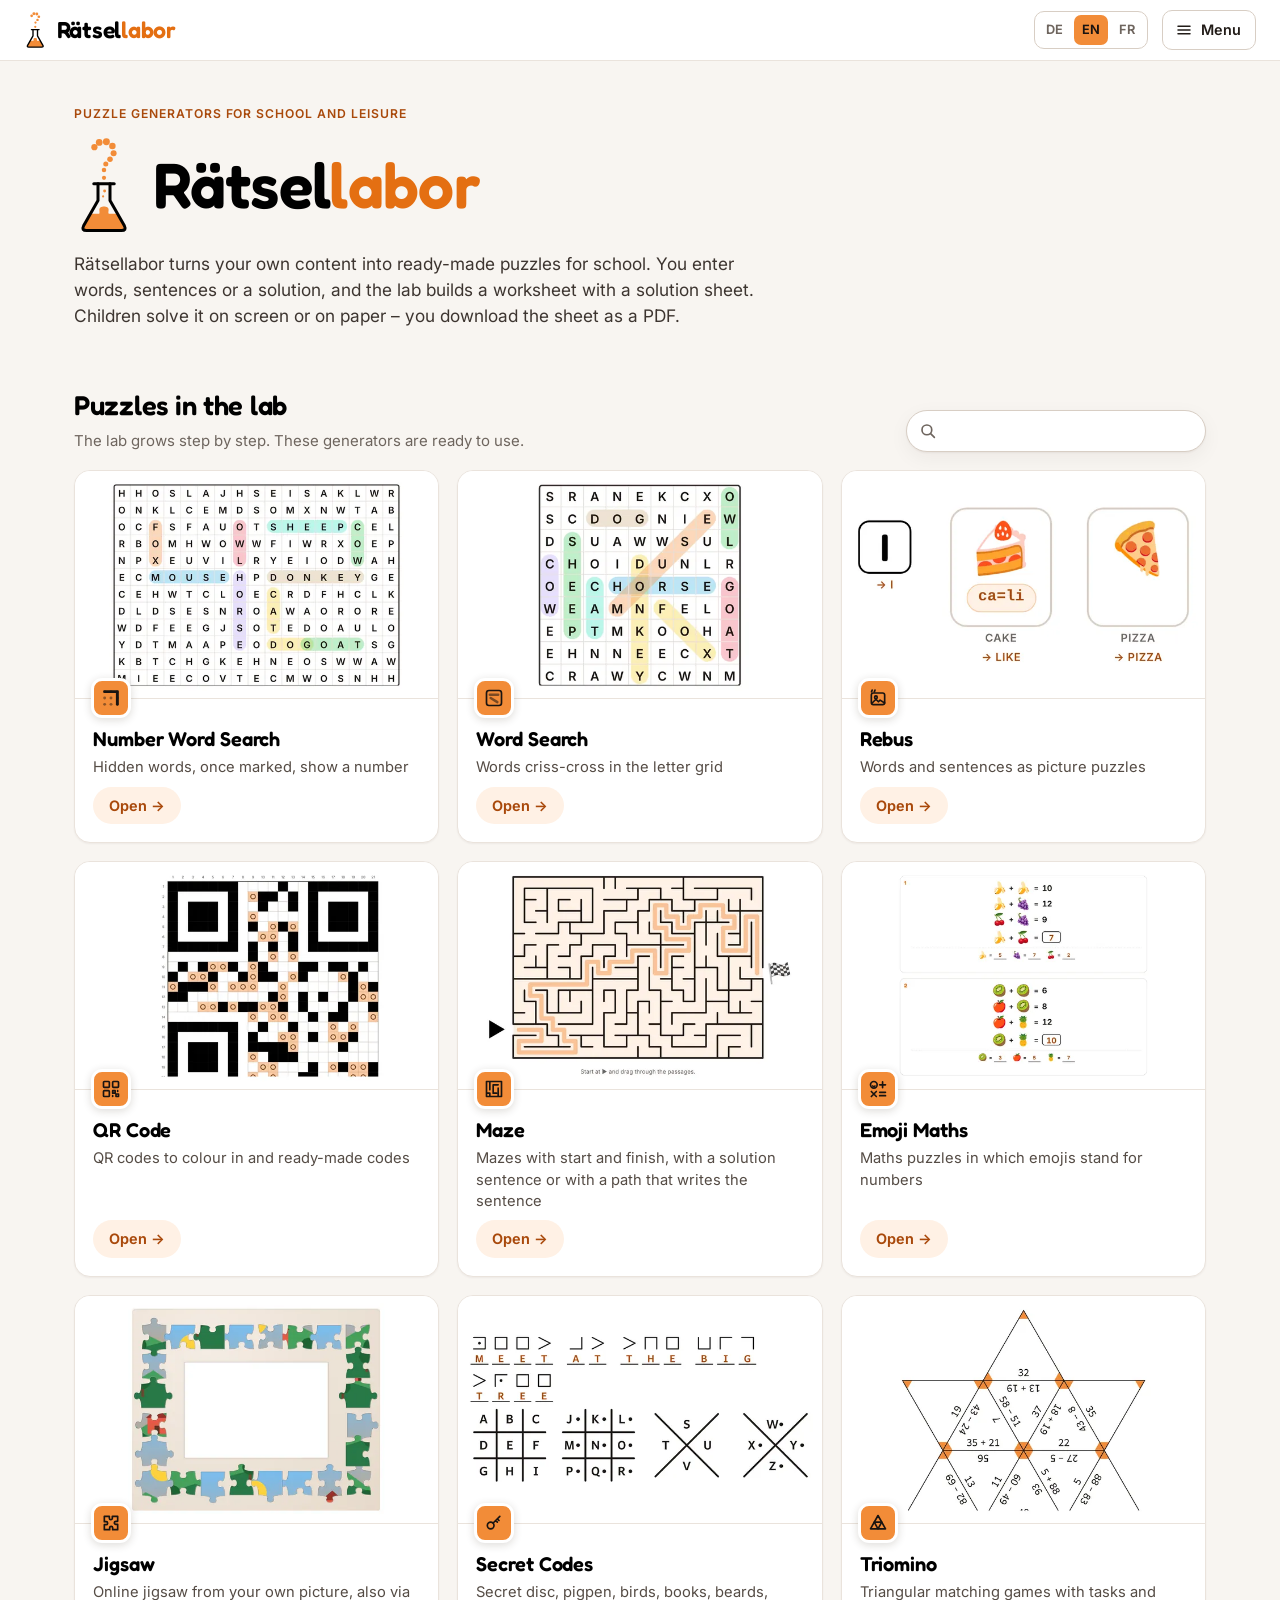
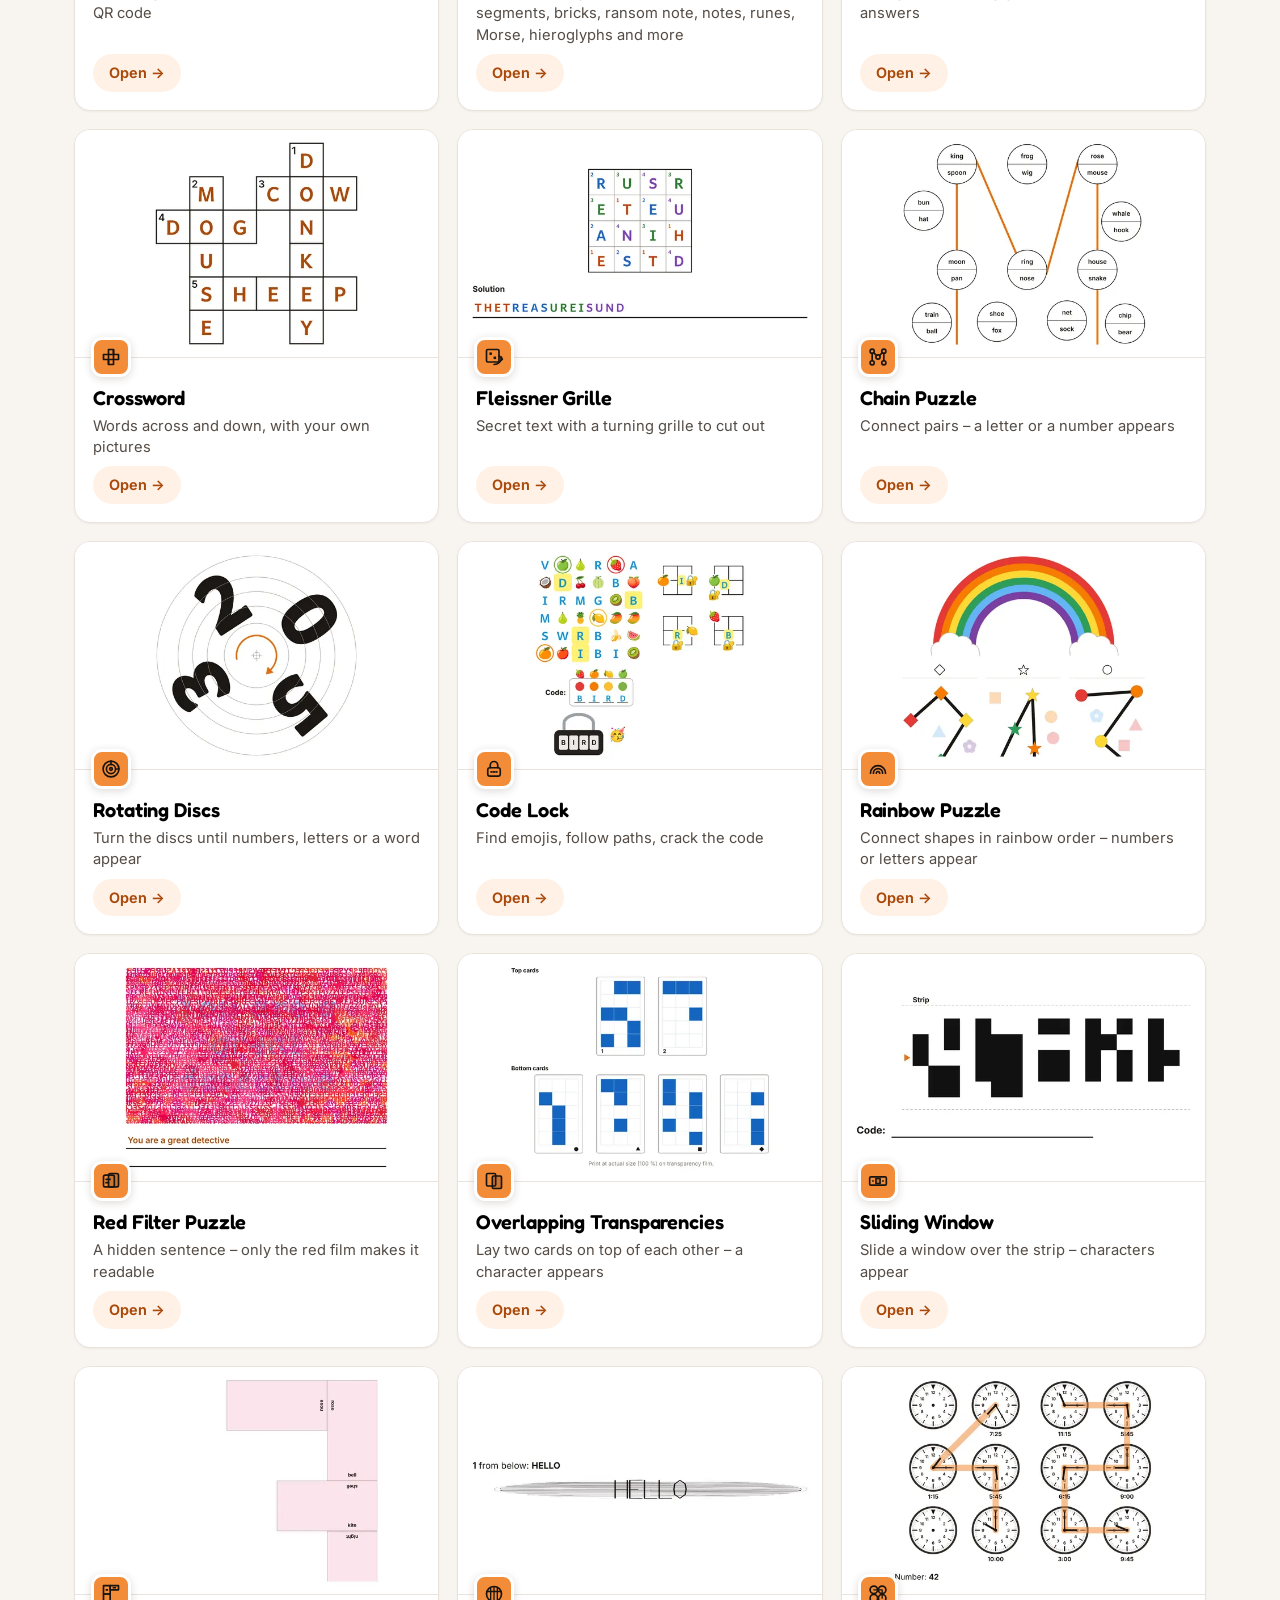
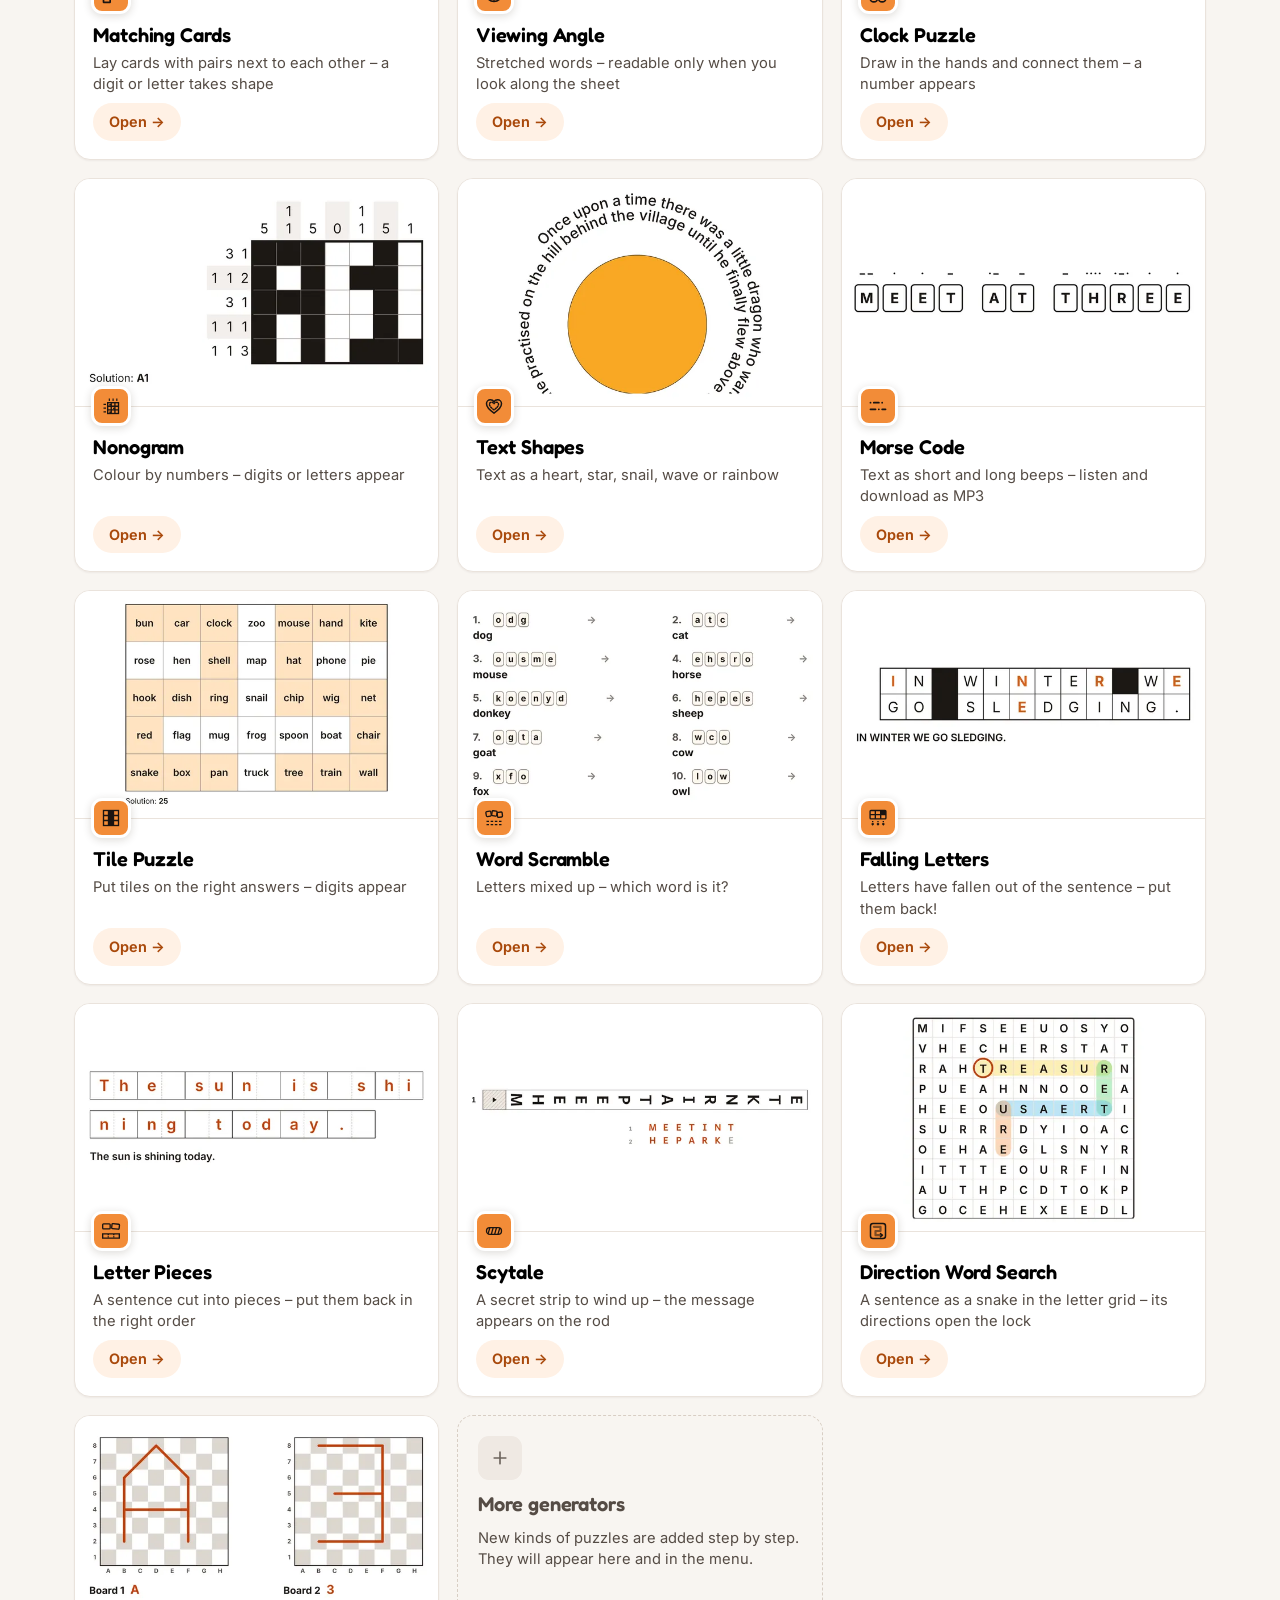
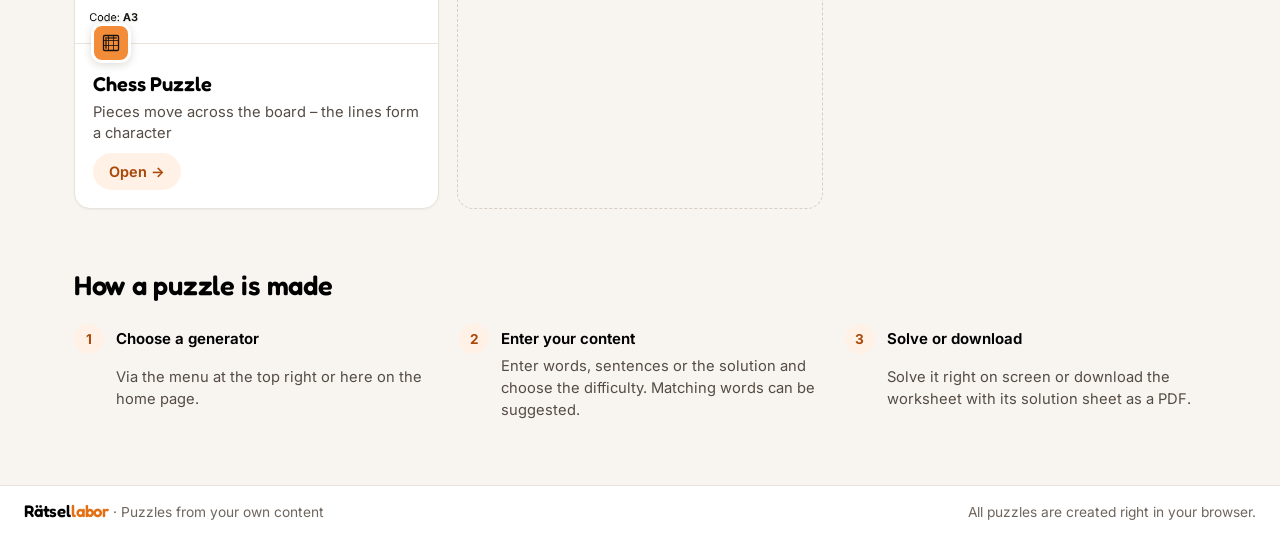
==== index.html @ 98abde0d "Text spiegeln wird zur Geheimschrift «Spiegelschrift» Spiegelschrift, auf dem Kopf, vertikal gespieg" ====
<!DOCTYPE html>
<html lang="de">
<head>
<meta charset="utf-8">
<meta name="viewport" content="width=device-width, initial-scale=1, viewport-fit=cover">
<title>Rätsellabor</title>
<meta name="claude:viewport-fit-sides" content="cover">
<meta name="description" content="Rätselgeneratoren für Schule und Freizeit: Rätsel aus eigenen Inhalten erstellen, am Bildschirm lösen oder als Arbeitsblatt drucken.">
<link rel="preconnect" href="https://fonts.googleapis.com">
<link rel="preconnect" href="https://fonts.gstatic.com" crossorigin>
<link rel="stylesheet" href="https://fonts.googleapis.com/css2?family=Andika:wght@400;700&family=Fredoka:wght@500;600&family=Inter:wght@400;500;600;700&display=swap">
<link rel="icon" type="image/svg+xml" href="data:image/svg+xml,%3Csvg xmlns="http://www.w3.org/2000/svg" viewBox="0 4 100 160"%3E%3Ccircle cx="34" cy="21" r="6" fill="%23F28C38"/%3E%3Ccircle cx="44" cy="12" r="6.5" fill="%23F28C38"/%3E%3Ccircle cx="57" cy="13" r="6.5" fill="%23F28C38"/%3E%3Ccircle cx="66" cy="25" r="6" fill="%23F28C38"/%3E%3Ccircle cx="60" cy="39" r="5.5" fill="%23F28C38"/%3E%3Ccircle cx="51" cy="51" r="5" fill="%23F28C38"/%3E%3Ccircle cx="50" cy="70" r="5" fill="%23F28C38"/%3E%3Cpath d="M27.4 132 H42 C44 129 40 124 44.5 121 C47 119.3 53 119.3 55.5 121 C60 124 56 129 58 132 H72.6 L84 152 Q88 160 79 160 H21 Q12 160 16 152 Z" fill="%23F28C38"/%3E%3Cpath d="M40 82 V110 L16 152 Q12 160 21 160 H79 Q88 160 84 152 L60 110 V82" fill="none" stroke="%23000" stroke-width="8" stroke-linecap="round" stroke-linejoin="round"/%3E%3C/svg%3E">
<link rel="stylesheet" href="gemeinsam/labor.css">
<script>
/* Sprache: ?lang=de|en|fr, sonst die gespeicherte Wahl, sonst die Sprache des Browsers (nur wenn er kein Deutsch kann) */
(function(){
  var l = '', q = /[?&](?:lang|sprache)=(de|en|fr)\b/i.exec(location.search), d = document.documentElement;
  if (q) l = q[1].toLowerCase();
  else {
    try { l = localStorage.getItem('labor-sprache') || ''; } catch(e){}
    if (!/^(de|en|fr)$/.test(l)){
      l = 'de';
      var n = navigator.languages && navigator.languages.length ? navigator.languages : [navigator.language || ''];
      if (!n.some(function(x){ return /^de/i.test(x); })) for (var i = 0; i < n.length; i++){ var m = /^(en|fr)/i.exec(n[i]); if (m){ l = m[1].toLowerCase(); break; } }
    }
  }
  d.lang = l;
  if (l !== 'de') d.className += ' sprache-wartet';
  setTimeout(function(){ d.classList.remove('sprache-wartet'); }, 2500);
})();
</script>
</head>
<body>
<header class="labor-kopf">
  <div class="labor-kopf-innen">
    <a class="marke" href="#start" aria-label="Rätsellabor – zur Startseite">
      <svg class="kolben" viewBox="0 4 100 160" aria-hidden="true"><circle cx="34" cy="21" r="6" fill="#F28C38"/><circle cx="44" cy="12" r="6.5" fill="#F28C38"/><circle cx="57" cy="13" r="6.5" fill="#F28C38"/><circle cx="66" cy="25" r="6" fill="#F28C38"/><circle cx="60" cy="39" r="5.5" fill="#F28C38"/><circle cx="51" cy="51" r="5" fill="#F28C38"/><circle cx="50" cy="70" r="5" fill="#F28C38"/><path d="M27.4 132 H42 C44 129 40 124 44.5 121 C47 119.3 53 119.3 55.5 121 C60 124 56 129 58 132 H72.6 L84 152 Q88 160 79 160 H21 Q12 160 16 152 Z" fill="#F28C38"/><path d="M40 82 V110 L16 152 Q12 160 21 160 H79 Q88 160 84 152 L60 110 V82" fill="none" stroke="#000" stroke-width="6" stroke-linecap="round" stroke-linejoin="round"/><path d="M33 82 H67" fill="none" stroke="#000" stroke-width="6" stroke-linecap="round"/></svg>
      <span class="wortmarke" translate="no">Rätsel<span class="akzent">labor</span></span>
    </a>
    <div class="pfad" id="kopfPfad" hidden><span></span></div>
    <span class="kopf-luecke"></span>
    <div class="kopf-sprache" id="kopfSprache"></div>
    <button type="button" class="menue-knopf" id="menueKnopf" aria-expanded="false" aria-controls="menue">
      <svg class="auf" width="18" height="18" viewBox="0 0 24 24" fill="none" stroke="currentColor" stroke-width="2" stroke-linecap="round" aria-hidden="true"><path d="M4 7h16M4 12h16M4 17h16"/></svg>
      <svg class="zu" width="18" height="18" viewBox="0 0 24 24" fill="none" stroke="currentColor" stroke-width="2" stroke-linecap="round" aria-hidden="true"><path d="M6 6l12 12M18 6 6 18"/></svg>
      Menü
    </button>
    <nav class="menue" id="menue" aria-label="Rätselgeneratoren" hidden></nav>
  </div>
</header>

<main id="inhalt">
  <div class="startseite" id="startseite">
    <section class="held" aria-labelledby="startTitel">
      <div class="held-text">
        <p class="augenbraue">Rätselgeneratoren für Schule und Freizeit</p>
        <h1 id="startTitel" class="held-marke"><svg class="kolben" viewBox="0 4 100 160" aria-hidden="true"><circle cx="34" cy="21" r="5.2" fill="#F28C38"/><circle cx="42" cy="13" r="5.6" fill="#F28C38"/><circle cx="54" cy="12" r="5.8" fill="#F28C38"/><circle cx="64" cy="19" r="5.4" fill="#F28C38"/><circle cx="66" cy="31" r="5" fill="#F28C38"/><circle cx="60" cy="41" r="4.6" fill="#F28C38"/><circle cx="53" cy="49" r="4.2" fill="#F28C38"/><circle cx="50" cy="59" r="3.8" fill="#F28C38"/><circle cx="50" cy="72" r="3.5" fill="#F28C38"/><circle cx="51" cy="94" r="2.4" fill="#F28C38"/><circle cx="48.5" cy="103" r="1.8" fill="#F28C38"/><path d="M27.4 132 H42 C44 129 40 124 44.5 121 C47 119.3 53 119.3 55.5 121 C60 124 56 129 58 132 H72.6 L84 152 Q88 160 79 160 H21 Q12 160 16 152 Z" fill="#F28C38"/><path d="M40 82 V110 L16 152 Q12 160 21 160 H79 Q88 160 84 152 L60 110 V82" fill="none" stroke="#000" stroke-width="5" stroke-linecap="round" stroke-linejoin="round"/><path d="M33 82 H67" fill="none" stroke="#000" stroke-width="5" stroke-linecap="round"/></svg><span class="wortmarke" translate="no">Rätsel<span class="akzent">labor</span></span></h1>
        <p class="lead">Das Rätsellabor macht aus deinen eigenen Inhalten fertige Rätsel für die Schule. Du gibst Wörter, Sätze oder eine Lösung ein, und das Labor baut daraus ein Arbeitsblatt mit Lösungsblatt. Die Kinder lösen es am Bildschirm oder auf Papier – das Blatt lädst du als PDF herunter.</p>
      </div>
    </section>

    <section class="abschnitt" id="raetselListe" aria-labelledby="listeTitel">
      <div class="abschnitt-kopf mit-suche">
        <div>
          <h2 id="listeTitel">Rätsel im Labor</h2>
          <p>Das Labor wächst Schritt für Schritt. Diese Generatoren sind schon bereit.</p>
        </div>
        <div class="suche" role="search">
          <label class="vh" for="sucheFeld">Generator suchen</label>
          <svg class="suche-lupe" width="18" height="18" viewBox="0 0 24 24" fill="none" stroke="currentColor" stroke-width="2.2" stroke-linecap="round" aria-hidden="true"><circle cx="10.5" cy="10.5" r="6.5"/><path d="m15.5 15.5 5 5"/></svg>
          <input type="search" id="sucheFeld" autocomplete="off" spellcheck="false" enterkeyhint="go" aria-controls="raetselKarten" aria-describedby="sucheTreffer">
          <button type="button" class="suche-weg" id="sucheWeg" aria-label="Suche leeren" hidden><svg width="14" height="14" viewBox="0 0 24 24" fill="none" stroke="currentColor" stroke-width="2.6" stroke-linecap="round" aria-hidden="true"><path d="M6 6l12 12M18 6 6 18"/></svg></button>
        </div>
      </div>
      <p class="vh" id="sucheTreffer" aria-live="polite"></p>
      <div class="raetsel-karten" id="raetselKarten"></div>
      <p class="suche-leer" id="sucheLeer" hidden>Kein Generator gefunden. Versuch es mit einem anderen Wort.</p>
    </section>

    <section class="abschnitt" aria-labelledby="schritteTitel">
      <div class="abschnitt-kopf">
        <h2 id="schritteTitel">So entsteht ein Rätsel</h2>
      </div>
      <ol class="schritte">
        <li><b>Generator wählen</b><span>Über das Menü oben rechts oder hier auf der Startseite.</span></li>
        <li><b>Inhalte eingeben</b><span>Wörter, Sätze oder die Lösung eingeben und Schwierigkeit wählen. Passende Wörter lassen sich vorschlagen.</span></li>
        <li><b>Lösen oder herunterladen</b><span>Direkt am Bildschirm lösen oder das Arbeitsblatt mit Lösungsblatt als PDF herunterladen.</span></li>
      </ol>
    </section>
  </div>

  <div id="raetselBereich" hidden></div>
</main>

<footer class="labor-fuss">
  <div class="labor-fuss-innen">
    <span><span class="wortmarke" translate="no">Rätsel<span class="akzent">labor</span></span> · Rätsel aus eigenen Inhalten</span>
    <span>Alle Rätsel entstehen direkt im Browser.</span>
  </div>
</footer>

<script src="gemeinsam/labor.js"></script>
<!-- Gemeinsame Bausteine für die Generatoren -->
<script src="gemeinsam/wortwahl.js"></script>
<script src="gemeinsam/gitter.js"></script>
<script src="gemeinsam/extern/qrcode.js"></script>
<script src="gemeinsam/toene.js"></script>
<script src="gemeinsam/pixelschrift.js"></script>
<!-- Rätselgeneratoren: je ein Ordner unter raetsel/. Neue Generatoren hier einbinden (Reihenfolge = Menü). -->
<script src="raetsel/zahlen-suchsel/zahlen-suchsel.js"></script>
<script src="raetsel/suchsel/suchsel.js"></script>
<script src="raetsel/rebus/rebus.js"></script>
<script src="raetsel/qr-code/qr-code.js"></script>
<script src="raetsel/labyrinth/labyrinth-satz.js"></script>
<script src="raetsel/labyrinth/labyrinth-schrift.js"></script>
<script src="raetsel/labyrinth/labyrinth.js"></script>
<script src="raetsel/emoji-rechnen/emoji-rechnen.js"></script>
<script src="raetsel/puzzle/puzzle-spiel.js"></script>
<script src="raetsel/puzzle/puzzle.js"></script>
<script src="raetsel/geheimschrift/geheimschrift.js"></script>
<script src="gemeinsam/paarliste.js"></script>
<script src="raetsel/triomino/triomino.js"></script>
<script src="raetsel/kreuzwort/kreuzwort.js"></script>
<script src="raetsel/fleissner/fleissner.js"></script>
<script src="raetsel/kette/kette.js"></script>
<script src="raetsel/drehscheiben/drehscheiben.js"></script>
<script src="raetsel/codeschloss/codeschloss.js"></script>
<script src="raetsel/regenbogen/regenbogen.js"></script>
<script src="raetsel/rotfolie/rotfolie.js"></script>
<script src="raetsel/folien/folien.js"></script>
<script src="raetsel/schiebefenster/schiebefenster.js"></script>
<script src="raetsel/legekaertchen/legekaertchen.js"></script>
<script src="raetsel/blickwinkel/blickwinkel.js"></script>
<script src="raetsel/uhren/uhren.js"></script>
<script src="raetsel/nonogramm/nonogramm.js"></script>
<script src="raetsel/textformen/textformen.js"></script>
<script src="raetsel/morsecode/morsecode.js"></script>
<script src="raetsel/plaettchen/plaettchen.js"></script>
<script src="raetsel/schuettelwoerter/schuettelwoerter.js"></script>
<script src="raetsel/fallbuchstaben/fallbuchstaben.js"></script>
<script src="raetsel/buchstabenteile/buchstabenteile.js"></script>
<script src="raetsel/skytale/skytale.js"></script>
<script src="raetsel/richtungssuchsel/richtungssuchsel.js"></script>
<script src="raetsel/schachraetsel/schachraetsel.js"></script>
<script>Labor.start();</script>
</body>
</html>
---- gemeinsam/labor.css ----
/* Rätsellabor – gemeinsames Erscheinungsbild für Startseite, Menü und alle Rätselgeneratoren.
   Farben aus dem Logo von Fabulous Teaching: Aquarell-Orange #F28C38 (hell #F7A25D, Schrift #A9490B), Schwarz, Weiss;
   Markierfarben aus den Flüssigkeiten im Logo (Gelb, Grün, Blau, Rot). Schrift: Fredoka und Inter.
   Aufbau: helle Kopfleiste mit Menü oben rechts; darunter die Startseite oder genau ein Generator.
   Bewusst nur ein helles Erscheinungsbild (Arbeitsblätter zum Drucken). */
/* Deutschschweizer Basisschrift: nur vom Computer (installiert), nicht vom Server – siehe Schriftwahl in labor.js */
@font-face{font-family:'DCH Basisschrift';src:local('DCH-Basisschrift'),local('DCHBasisschrift'),local('DCHBasisschrift Regular');font-display:swap}
:root{
  --bg:#F8F5F1; --card:#fff; --line:#EAE3DC; --line-2:#D8CEC4; --text:#221C18; --ink:#000; --muted:#6E655E; --muted-2:#A0968E;
  /* Orange aus dem Fabulous-Teaching-Logo: Flächen in --accent (Schrift darauf dunkel: --auf-akzent), Schrift in --accent-2 */
  --accent:#F28C38; --accent-dunkel:#E0741C; --accent-2:#A9490B; --accent-hell:#F7A25D; --accent-soft:#FFF1E5; --accent-line:#F7CBA3;
  --auf-akzent:#1A1411; --marke:#E46F12;
  --ok:#15803d; --ok-soft:#ecf8f0; --ok-line:#b9e3c6;
  --warn:#7A5A00; --warn-soft:#FFF9DC; --warn-line:#F1DB85;
  --err:#c62828; --err-soft:#fdf1f1; --err-line:#f2c4c4;
  --font:'Inter',system-ui,-apple-system,'Segoe UI',Roboto,Helvetica,Arial,sans-serif;
  --display:'Fredoka','Inter',system-ui,-apple-system,'Segoe UI',sans-serif;
  /* Schrift der Arbeitsblätter – in der Werkzeugleiste jedes Generators wählbar (gemeinsam/labor.js setzt sie) */
  --blatt-schrift:var(--font); --blatt-buchstaben:'Andika',var(--font); --blatt-display:var(--display);
  --schatten:0 1px 2px rgba(45,28,12,.05),0 6px 20px rgba(45,28,12,.05);
  --kopf-h:60px;
  color-scheme:light;
}
*,*::before,*::after{box-sizing:border-box}
html{-webkit-text-size-adjust:100%}
body{margin:0;min-height:100vh;display:flex;flex-direction:column;background:var(--bg);color:var(--text);font-family:var(--font);font-size:15px;line-height:1.5;-webkit-font-smoothing:antialiased}
body::before{content:"";position:fixed;inset:0 0 auto;height:env(safe-area-inset-top,0px);z-index:30;background:var(--card)}
main{flex:1 0 auto}
button,input,select,textarea{font:inherit;color:inherit}
h1,h2,h3{text-wrap:balance}
[hidden]{display:none!important}
.vh{position:absolute!important;width:1px;height:1px;overflow:hidden;clip:rect(0 0 0 0);white-space:nowrap}
.augenbraue{margin:0;font-size:.76rem;font-weight:600;text-transform:uppercase;letter-spacing:.08em;color:var(--accent-2)}

/* ---------- Kopfleiste und Menü ---------- */
.labor-kopf{position:sticky;top:env(safe-area-inset-top,0px);z-index:20;background:rgba(255,255,255,.94);-webkit-backdrop-filter:blur(8px);backdrop-filter:blur(8px);border-bottom:1px solid var(--line)}
.labor-kopf-innen{position:relative;max-width:1440px;margin:0 auto;height:var(--kopf-h);display:flex;align-items:center;gap:14px;
  padding-left:max(24px,env(safe-area-inset-left,0px));padding-right:max(24px,env(safe-area-inset-right,0px))}
.marke{display:flex;align-items:center;gap:10px;flex:none;color:var(--ink);text-decoration:none;border-radius:10px}
.marke .kolben{height:36px;width:auto;flex:none}
.marke .wortmarke{font-size:1.45rem}
.wortmarke{font-family:var(--display);font-weight:600;letter-spacing:-.01em;line-height:1;color:var(--ink);white-space:nowrap}
.wortmarke .akzent{color:var(--marke)}
.pfad{display:flex;align-items:center;gap:14px;min-width:0;font-family:var(--display);font-weight:500;color:var(--text);font-size:1.02rem}
.pfad::before{content:"";flex:none;width:1px;height:22px;background:var(--line-2)}
.pfad span{white-space:nowrap;overflow:hidden;text-overflow:ellipsis}
.kopf-luecke{flex:1}
.menue-knopf{display:inline-flex;align-items:center;gap:8px;height:40px;padding:0 14px 0 12px;border:1px solid var(--line-2);border-radius:10px;background:var(--card);
  color:var(--text);font-weight:600;font-size:.9rem;cursor:pointer;transition:background .15s,border-color .15s,color .15s}
.menue-knopf:hover{background:#FBF8F5;border-color:#C2B8AE}
.menue-knopf[aria-expanded="true"]{background:var(--accent-soft);border-color:var(--accent-line);color:var(--accent-2)}
.menue-knopf .zu{display:none}
.menue-knopf[aria-expanded="true"] .auf{display:none}
.menue-knopf[aria-expanded="true"] .zu{display:block}
.menue{position:absolute;top:calc(100% + 8px);right:max(24px,env(safe-area-inset-right,0px));width:min(380px,calc(100vw - 32px));
  max-height:calc(100vh - var(--kopf-h) - 32px);overflow:auto;background:var(--card);border:1px solid var(--line);border-radius:14px;
  box-shadow:0 14px 44px rgba(45,28,12,.16);padding:8px}
.menue-gruppe + .menue-gruppe{border-top:1px solid var(--line);margin-top:6px;padding-top:6px}
.menue-titel{margin:8px 10px 6px;font-size:.72rem;font-weight:600;text-transform:uppercase;letter-spacing:.07em;color:var(--muted)}
.menue-liste{list-style:none;margin:0;padding:0;display:grid;gap:2px}
.menue-link{display:flex;align-items:flex-start;gap:12px;padding:10px;border-radius:10px;color:var(--text);text-decoration:none}
.menue-link:hover{background:var(--bg)}
.menue-link[aria-current="page"]{background:var(--accent-soft)}
.menue-link .sym{flex:none;width:36px;height:36px;border-radius:9px;display:grid;place-items:center;background:var(--accent-soft);color:var(--accent-2)}
.menue-link[aria-current="page"] .sym{background:var(--accent);color:var(--auf-akzent)}
.menue-link b{display:block;font-weight:600;line-height:1.3}
.menue-link small{display:block;margin-top:2px;color:var(--muted);font-size:.82rem;line-height:1.4}
/* Sprachwahl (Kopfleiste ab 700 px und oben im Menü) */
html.sprache-wartet body{visibility:hidden}
.sprachwahl{display:inline-flex;align-items:center;gap:2px;padding:3px;border:1px solid var(--line-2);border-radius:10px;background:var(--card)}
.sprachwahl button{min-width:34px;height:30px;padding:0 7px;border:0;border-radius:7px;background:transparent;color:var(--muted);font:inherit;font-size:.8rem;font-weight:650;letter-spacing:.03em;cursor:pointer;transition:background .15s,color .15s}
.sprachwahl button:hover{background:var(--bg);color:var(--text)}
.sprachwahl button[aria-pressed="true"]{background:var(--accent);color:var(--auf-akzent)}
.sprachwahl button:focus-visible{outline:2px solid var(--accent-2);outline-offset:1px}
.sprachwahl.gross{display:flex;margin:0 10px 8px}
.sprachwahl.gross button{flex:1;height:34px;font-size:.86rem}
.kopf-sprache:empty{display:none}
@media (max-width:700px){ .kopf-sprache{display:none} }
@media (min-width:701px){ .menue-sprache{display:none} .menue-sprache + .menue-gruppe{border-top:0;margin-top:0;padding-top:0} }
.menue-bald{margin:6px 10px 8px;padding:9px 12px;border:1px dashed var(--line-2);border-radius:10px;color:var(--muted);font-size:.84rem}
@media (max-width:640px){
  .labor-kopf-innen{gap:10px;padding-left:max(16px,env(safe-area-inset-left,0px));padding-right:max(16px,env(safe-area-inset-right,0px))}
  .pfad{display:none}
  .menue{right:max(16px,env(safe-area-inset-right,0px))}
}

/* ---------- Gemeinsame Bausteine der Generatoren ---------- */
.karte{background:var(--card);border:1px solid var(--line);border-radius:14px;box-shadow:var(--schatten);padding:18px}
.karte-kopf{display:flex;gap:12px;align-items:flex-start;margin-bottom:14px}
.stufe{flex:none;width:26px;height:26px;border-radius:50%;background:var(--accent-soft);color:var(--accent-2);font-weight:700;font-size:.82rem;display:grid;place-items:center;margin-top:1px}
.karte-kopf h2{font-size:1rem;font-weight:650;margin:0;line-height:1.35}
.karte-kopf p{margin:2px 0 0;color:var(--muted);font-size:.86rem}
.feld-label{display:block;font-size:.76rem;font-weight:600;color:var(--muted);text-transform:uppercase;letter-spacing:.05em;margin:0 0 6px}
.zeile{display:flex;gap:8px}
.zeile input{flex:1;min-width:0}
.trenner{height:1px;background:var(--line);margin:16px -18px}
.hinweis{font-size:.84rem;color:var(--muted);margin:8px 0 0}
.hinweis:empty{display:none}
.hinweis a{color:var(--accent-2);font-weight:600;text-underline-offset:2px}
.hinweis a:hover{color:var(--marke)}

input[type=text],select{background:var(--card);border:1px solid var(--line-2);border-radius:8px;padding:8px 11px;width:100%;transition:border-color .15s,box-shadow .15s}
input::placeholder{color:var(--muted-2)}
input[type=text]:focus,select:focus{outline:none;border-color:var(--accent);box-shadow:0 0 0 3px rgba(242,140,56,.28)}
a:focus-visible,button:focus-visible,summary:focus-visible,input[type=checkbox]:focus-visible{outline:2px solid var(--accent-2);outline-offset:2px}

.btn{display:inline-flex;align-items:center;justify-content:center;gap:6px;font-weight:600;font-size:.9rem;border:1px solid var(--line-2);border-radius:8px;padding:8px 14px;
  background:var(--card);color:var(--text);cursor:pointer;white-space:nowrap;text-decoration:none;transition:background .15s,border-color .15s,color .15s}
.btn:hover{background:#FBF8F5;border-color:#C2B8AE}
.btn.primary,.btn.haupt{background:var(--accent);border-color:var(--accent);color:var(--auf-akzent)}
.btn.primary:hover,.btn.haupt:hover{background:var(--accent-dunkel);border-color:var(--accent-dunkel)}
.btn.soft{background:var(--accent-soft);border-color:var(--accent-line);color:var(--accent-2)}
.btn.soft:hover{background:#FFE2CA}
.btn.ghost,.btn.leise{background:transparent;border-color:transparent;color:var(--muted);padding:6px 8px}
.btn.ghost:hover,.btn.leise:hover{background:#F3EEE9;color:var(--text)}
.btn.klein{font-size:.82rem;padding:5px 9px}
.btn.gross{width:100%;font-size:1rem;padding:12px 16px}
.btn[aria-pressed="true"]{background:var(--accent-soft);border-color:var(--accent-line);color:var(--accent-2)}
.btn.sicher,.btn.sicher:hover{background:var(--err);border-color:var(--err);color:#fff}
.btn:disabled{opacity:.6;cursor:progress}

/* ---------- Schrift der Arbeitsblätter ---------- */
.em-blatt,.gs-blatt,.kw-seite,.sl-blatt,.lb-blatt,.pz-blatt,.qr-blatt,.rb-blatt,.rf-blatt,.uf-blatt,.sf-blatt,.lk-blatt,.bw-blatt,.ur-blatt,.ng-blatt,.tf-blatt,.mc-blatt,.pt-blatt,.sw-blatt,.fb-blatt,.bt-blatt,.sk-blatt,.rs-blatt,.sr-blatt,.sb-blatt,.tr-blatt,.zs .blatt{font-family:var(--blatt-schrift)}
/* Auswahl wie in Word: Feld mit der aktuellen Schrift, beim Tippen wird gesucht */
.schrift-wahl{position:relative;display:inline-flex;align-items:center;width:200px;max-width:100%;height:32px;border:1px solid var(--line-2);border-radius:8px;background:var(--card);transition:border-color .15s,box-shadow .15s}
.schrift-wahl:focus-within{border-color:var(--accent);box-shadow:0 0 0 3px rgba(242,140,56,.28)}
.schrift-aa{flex:none;padding:0 2px 0 9px;font-family:Merriweather,Georgia,serif;font-size:.78rem;font-weight:700;color:var(--accent-2)}
.schrift-wahl .schrift-feld{flex:1;min-width:0;width:auto;height:100%;border:0;border-radius:8px;background:transparent;padding:0 4px 0 6px;font-size:.9rem;color:var(--text);box-shadow:none;text-overflow:ellipsis}
.schrift-wahl .schrift-feld:focus{outline:none;box-shadow:none}
.schrift-pfeil{flex:none;width:26px;height:100%;cursor:pointer;background:no-repeat center/10px url("data:image/svg+xml,%3Csvg xmlns='http://www.w3.org/2000/svg' viewBox='0 0 10 6'%3E%3Cpath d='M1 1l4 4 4-4' fill='none' stroke='%236E655E' stroke-width='1.6' stroke-linecap='round' stroke-linejoin='round'/%3E%3C/svg%3E")}
.schrift-liste{position:absolute;top:calc(100% + 4px);left:-1px;z-index:40;width:300px;max-width:calc(100vw - 32px);max-height:min(360px,60vh);overflow:auto;margin:0;padding:5px;list-style:none;
  background:var(--card);border:1px solid var(--line);border-radius:12px;box-shadow:0 12px 32px rgba(45,28,12,.16)}
.schrift-wahl.rechts .schrift-liste{left:auto;right:-1px}
.schrift-liste[hidden]{display:none}
.schrift-liste li{display:grid;gap:1px;padding:7px 10px;border-radius:8px;cursor:pointer}
.schrift-liste li b{font-size:1.1rem;font-weight:400;line-height:1.35;color:var(--text);white-space:nowrap;overflow:hidden;text-overflow:ellipsis}
.schrift-liste li small{font-size:.74rem;color:var(--muted);line-height:1.3}
.schrift-liste li:hover,.schrift-liste li[aria-selected="true"]{background:var(--accent-soft)}
.schrift-liste li.gewaehlt b::after{content:" ✓";font-family:var(--font);font-size:.85rem;color:var(--accent-2)}
.schrift-liste li.leer{cursor:default;color:var(--muted);font-size:.86rem}
.schrift-meldung{position:absolute;top:calc(100% + 4px);left:0;z-index:41;width:300px;max-width:calc(100vw - 32px);padding:8px 11px;border-radius:10px;background:#1C1714;color:#fff;font-size:.82rem;line-height:1.35;box-shadow:0 8px 24px rgba(0,0,0,.2)}
.schrift-wahl.rechts .schrift-meldung{left:auto;right:0}
.schrift-meldung[hidden]{display:none}
.schrift-meldung span{display:block}
.schrift-meldung .schrift-meldung-knoepfe{display:flex;flex-wrap:wrap;gap:6px;margin-top:9px}
.schrift-meldung b{font-weight:700}
@media (max-width:640px){ .schrift-wahl .schrift-feld{font-size:16px} }

.meldung{background:var(--card);border:1px solid var(--line);border-left:4px solid var(--accent);border-radius:12px;box-shadow:var(--schatten);padding:12px 16px;margin-bottom:14px;font-size:.92rem}
.meldung h3{font-size:1rem;font-weight:650;margin:0 0 4px}
.meldung p{margin:.35em 0}
.meldung ul{margin:.35em 0;padding-left:1.2em}
.meldung.fehler{border-left-color:var(--err)}
.meldung.erfolg{border-left-color:var(--ok)}
.meldung.warnung{border-left-color:#e2a23b}
.lade{display:inline-block;width:1em;height:1em;border-radius:50%;border:2px solid var(--line-2);border-top-color:var(--accent);animation:dreh .8s linear infinite;vertical-align:-.15em;margin-right:.45em}
@keyframes dreh{to{transform:rotate(360deg)}}

/* ---------- Baustein «Paarliste» (gemeinsam/paarliste.js): Wortpaare in Zeilen ---------- */
.pl-kopf,.pl-zeile{display:grid;grid-template-columns:minmax(0,1fr) minmax(0,1fr) 28px;gap:6px;align-items:center}
.pl-kopf{margin-bottom:4px;font-size:.76rem;font-weight:600;color:var(--muted);text-transform:uppercase;letter-spacing:.05em}
.pl-zeilen{display:grid;gap:6px;margin-bottom:8px}
.pl-zeile input{width:100%;min-width:0;background:var(--card);border:1px solid var(--line-2);border-radius:8px;padding:7px 9px;font-size:.95rem;transition:border-color .15s,box-shadow .15s,background-color .15s}
.pl-zeile input:focus{outline:none;border-color:var(--accent);box-shadow:0 0 0 3px rgba(242,140,56,.28)}
.pl-zeile input.pl-auto,.pl-auto-muster{background:#FFF1E2;border-color:var(--accent-line)}
.pl-auto-muster{padding:0 4px;border:1px solid var(--accent-line);border-radius:4px}
.pl-zeile input.pl-laedt{padding-right:30px;background:var(--card) no-repeat right 9px center/14px url("data:image/svg+xml,%3Csvg xmlns='http://www.w3.org/2000/svg' viewBox='0 0 16 16'%3E%3Ccircle cx='8' cy='8' r='6' fill='none' stroke='%23F7CBA3' stroke-width='2'/%3E%3Cpath d='M8 2a6 6 0 0 1 6 6' fill='none' stroke='%23F28C38' stroke-width='2' stroke-linecap='round'%3E%3CanimateTransform attributeName='transform' type='rotate' from='0 8 8' to='360 8 8' dur='.8s' repeatCount='indefinite'/%3E%3C/path%3E%3C/svg%3E")}
.pl-x{width:28px;height:28px;border:0;border-radius:50%;background:transparent;color:var(--muted);font-size:18px;line-height:1;cursor:pointer;padding:0}
.pl-x:hover{background:#F3EEE9;color:var(--err)}
.pl-zeile.pl-neu input{border-style:dashed;background:#FBF8F5}
.pl-zeile.pl-neu .pl-x{visibility:hidden}
.pl-meldung{margin:6px 0 0;padding:7px 10px;border-radius:8px;background:var(--warn-soft);color:var(--warn);font-size:.84rem}
.pl-meldung[hidden]{display:none}
.pl-hilfe{margin:-2px 0 6px}

/* ---------- Baustein «Thema und Wörter» (gemeinsam/wortwahl.js) ---------- */
.vorschlaege{margin-top:14px;border:1px solid var(--accent-line);background:#FFF8F1;border-radius:12px;padding:12px}
.vorschlaege-kopf{display:flex;align-items:center;justify-content:space-between;gap:4px 8px;flex-wrap:wrap;margin-bottom:10px}
.vorschlaege-kopf strong{font-size:.92rem;font-weight:650}
.quelle{white-space:nowrap;display:inline-block;font-size:.7rem;font-weight:600;color:var(--accent-2);background:var(--accent-soft);border:1px solid var(--accent-line);border-radius:999px;padding:1px 7px;margin-left:6px;vertical-align:1px}
.wortarten{display:flex;flex-wrap:wrap;align-items:center;gap:6px;margin-top:10px}
.wortarten-titel{font-size:.82rem;font-weight:600;color:var(--muted);margin-right:2px}
.wortart{position:relative;cursor:pointer}
.wortart input{position:absolute;opacity:0;width:1px;height:1px;pointer-events:none}
.wortart span{display:inline-flex;align-items:center;gap:5px;font-size:.84rem;font-weight:600;padding:4px 12px 4px 10px;border-radius:999px;border:1px solid var(--line-2);background:#fff;color:var(--muted);transition:background .12s,border-color .12s,color .12s}
.wortart span::before{content:'';width:12px;height:12px;border-radius:3px;border:1.5px solid currentColor;box-sizing:border-box}
.wortart:hover span{border-color:var(--accent-line)}
.wortart input:checked + span{background:var(--accent-soft);border-color:var(--accent);color:var(--accent-2)}
.wortart input:checked + span::before{background:var(--accent) url("data:image/svg+xml,%3Csvg xmlns='http://www.w3.org/2000/svg' viewBox='0 0 12 12'%3E%3Cpath d='M2.5 6.2l2.3 2.3 4.7-5' fill='none' stroke='%231A1411' stroke-width='1.8' stroke-linecap='round' stroke-linejoin='round'/%3E%3C/svg%3E") center/10px no-repeat;border-color:var(--accent)}
.wortart input:focus-visible + span{outline:2px solid var(--accent-2);outline-offset:2px}
.chip-gruppe{flex-basis:100%;font-size:.72rem;font-weight:700;letter-spacing:.06em;text-transform:uppercase;color:var(--muted);margin:6px 0 0}
.chip-gruppe:first-child{margin-top:0}
.ki-notiz{color:var(--accent-2)}
.chips{display:flex;flex-wrap:wrap;gap:6px}
.chip-vorschlag{font-size:.86rem;border:1px solid var(--line-2);background:#fff;border-radius:999px;padding:4px 12px 4px 10px;cursor:pointer;color:var(--text);transition:background .12s,border-color .12s}
.chip-vorschlag::before{content:'+';display:inline-block;width:.9em;margin-right:3px;color:var(--muted-2);font-weight:600}
.chip-vorschlag:hover{border-color:var(--accent)}
.chip-vorschlag[aria-pressed="true"]{background:var(--accent);border-color:var(--accent);color:var(--auf-akzent)}
.chip-vorschlag[aria-pressed="true"]::before{content:'✓';color:var(--auf-akzent)}
.woerter-kopf{display:flex;align-items:center;justify-content:space-between;gap:8px;margin-bottom:6px}
.woerter-kopf .feld-label{margin:0}
.zaehler{font-weight:600;color:var(--accent-2);text-transform:none;letter-spacing:0;margin-left:4px}
.chips.gewaehlt{min-height:44px;padding:8px;border:1px dashed var(--line-2);border-radius:10px;margin-bottom:10px;align-content:flex-start}
.chips.gewaehlt:empty::before{content:'Noch keine Wörter – übernimm Vorschläge oder füge eigene hinzu.';color:var(--muted-2);font-size:.86rem;padding:3px 4px}
.chip-wort{display:inline-flex;align-items:center;gap:1px;font-size:.86rem;background:#F4EFEA;border:1px solid var(--line);border-radius:999px;padding:2px 3px 2px 11px}
.chip-wort button{border:0;background:transparent;width:22px;height:22px;border-radius:50%;cursor:pointer;color:var(--muted);font-size:1rem;line-height:1;display:grid;place-items:center;padding:0}
.chip-wort button:hover{background:var(--err-soft);color:var(--err)}
.chip-wort.ungueltig{background:var(--warn-soft);border-color:var(--warn-line);color:var(--warn)}

/* ---------- Startseite ---------- */
.startseite{max-width:1180px;margin:0 auto;display:grid;gap:56px;padding-block:44px 64px;
  padding-left:max(24px,env(safe-area-inset-left,0px));padding-right:max(24px,env(safe-area-inset-right,0px))}
.held{display:block;max-width:820px}
.held-text{min-width:0}
.held-marke{display:flex;align-items:center;gap:.3em;margin:14px 0 18px;font-size:clamp(2.6rem,6vw,4rem);font-weight:600;line-height:1}
.held-marke .kolben{height:1.5em;width:auto;flex:none}
.held .lead{margin:0;max-width:62ch;font-size:1.08rem;color:#3D3530}
.abschnitt{display:grid;gap:18px}
.abschnitt-kopf h2{font-family:var(--display);font-weight:600;font-size:1.7rem;letter-spacing:-.01em;margin:0;color:var(--ink)}
.abschnitt-kopf p{margin:4px 0 0;color:var(--muted);max-width:62ch}
.abschnitt-kopf.mit-suche{display:flex;flex-wrap:wrap;align-items:flex-end;justify-content:space-between;gap:14px 28px}
.abschnitt-kopf.mit-suche > div:first-child{min-width:0;flex:1 1 360px}
/* Suche nach Generatoren (Startseite) */
.suche{position:relative;flex:0 1 300px;min-width:min(100%,220px)}
.suche-lupe{position:absolute;left:13px;top:50%;transform:translateY(-50%);color:var(--muted);pointer-events:none}
.suche input{display:block;width:100%;height:42px;padding:0 40px 0 40px;border:1px solid var(--line-2);border-radius:999px;background:var(--card);
  font:inherit;font-size:.98rem;color:var(--text);box-shadow:var(--schatten);transition:border-color .15s,box-shadow .15s;-webkit-appearance:none;appearance:none}
.suche input::-webkit-search-cancel-button{-webkit-appearance:none;appearance:none;display:none}
.suche input:hover{border-color:var(--accent-line)}
.suche input:focus{outline:none;border-color:var(--accent);box-shadow:0 0 0 3px rgba(242,140,56,.28)}
.suche:focus-within .suche-lupe{color:var(--accent-2)}
.suche-weg{position:absolute;right:7px;top:50%;transform:translateY(-50%);width:28px;height:28px;border:0;border-radius:50%;background:transparent;color:var(--muted);
  display:grid;place-items:center;cursor:pointer;padding:0}
.suche-weg[hidden]{display:none}
.suche-weg:hover{background:#F3EEE9;color:var(--text)}
.suche-weg:focus-visible{outline:2px solid var(--accent-2);outline-offset:1px}
.raetsel-karte[hidden]{display:none}
.suche-leer{margin:0;padding:18px 20px;border:1px dashed var(--line-2);border-radius:14px;color:var(--muted)}
.suche-leer[hidden]{display:none}
@media (max-width:640px){ .suche{flex:1 1 100%} }
.raetsel-karten{display:grid;grid-template-columns:repeat(auto-fill,minmax(min(100%,290px),1fr));gap:18px;align-items:stretch}   /* alle Karten gleich gross */
.raetsel-karte{position:relative;display:flex;flex-direction:column;min-width:0;padding:0;overflow:hidden;background:var(--card);border:1px solid var(--line);border-radius:16px;
  color:inherit;text-decoration:none;box-shadow:0 1px 2px rgba(45,28,12,.05);transition:border-color .15s,box-shadow .2s,transform .2s}
a.raetsel-karte:hover{border-color:var(--accent);box-shadow:0 12px 30px rgba(242,140,56,.22);transform:translateY(-2px)}
a.raetsel-karte:focus-visible{outline:3px solid var(--accent-2);outline-offset:2px}
/* Beispielrätsel oben in der Kachel */
.karte-bild{position:relative;display:block;border-bottom:1px solid var(--line)}
.karte-bild-innen{display:block;aspect-ratio:16/10;background:#fff;overflow:hidden}
.karte-bild img{display:block;width:100%;height:100%;object-fit:cover;transition:transform .35s ease}
a.raetsel-karte:hover .karte-bild img{transform:scale(1.04)}
.karte-bild .sym{position:absolute;left:16px;bottom:-20px;z-index:1;width:40px;height:40px;border-radius:11px;display:grid;place-items:center;background:var(--accent);color:var(--auf-akzent);
  border:3px solid var(--card);box-shadow:0 2px 8px rgba(45,28,12,.16)}
.karte-bild .sym svg{width:20px;height:20px}
.karte-bild.ohne .karte-bild-innen{background:var(--accent-soft)}
.karte-bild.ohne img{display:none}
.karte-text{display:grid;gap:6px;padding:28px 18px 8px}
.raetsel-karte h3{font-family:var(--display);font-weight:600;font-size:1.25rem;letter-spacing:-.005em;line-height:1.2;margin:0;color:var(--ink)}
.raetsel-karte p{margin:0;font-size:.92rem;line-height:1.45;color:#554C45}
.oeffnen{align-self:flex-start;margin:auto 18px 18px;display:inline-flex;align-items:center;padding:8px 16px;border-radius:999px;background:var(--accent-soft);
  color:var(--accent-2);font-weight:650;font-size:.9rem;transition:background .15s,color .15s}
.karte-text + .oeffnen{margin-top:auto}
a.raetsel-karte:hover .oeffnen{background:var(--accent);color:var(--auf-akzent)}
.raetsel-karte.bald{padding:20px;gap:12px;background:transparent;border-style:dashed;border-color:var(--line-2);box-shadow:none;color:var(--muted)}
.raetsel-karte.bald .sym{width:44px;height:44px;border-radius:11px;display:grid;place-items:center;background:#EFE9E3;color:var(--muted)}
.raetsel-karte.bald h3{color:#554C45}
.schritte{list-style:none;margin:0;padding:0;display:grid;grid-template-columns:repeat(3,minmax(0,1fr));gap:24px;counter-reset:schritt}
.schritte li{counter-increment:schritt;display:grid;grid-template-columns:auto minmax(0,1fr);gap:4px 12px;align-items:start}
.schritte li::before{content:counter(schritt);grid-row:span 2;width:30px;height:30px;border-radius:50%;display:grid;place-items:center;
  background:var(--accent-soft);color:var(--accent-2);font-weight:700;font-size:.85rem}
.schritte b{font-weight:650;color:var(--ink);padding-top:4px}
.schritte span{font-size:.92rem;color:#554C45}
@media (max-width:860px){
  .held{grid-template-columns:minmax(0,1fr);gap:28px}
  .schritte{grid-template-columns:minmax(0,1fr);gap:16px}
}
@media (max-width:640px){
  .startseite{gap:44px;padding-block:28px 48px;padding-left:max(16px,env(safe-area-inset-left,0px));padding-right:max(16px,env(safe-area-inset-right,0px))}
}

/* ---------- Fusszeile ---------- */
.labor-fuss{border-top:1px solid var(--line);background:var(--card)}
.labor-fuss-innen{max-width:1440px;margin:0 auto;display:flex;flex-wrap:wrap;justify-content:space-between;gap:6px 16px;padding-block:16px;
  padding-left:max(24px,env(safe-area-inset-left,0px));padding-right:max(24px,env(safe-area-inset-right,0px));color:var(--muted);font-size:.86rem}
.labor-fuss .wortmarke{font-size:1.05rem}
@media (max-width:640px){ .labor-fuss-innen{padding-left:max(16px,env(safe-area-inset-left,0px));padding-right:max(16px,env(safe-area-inset-right,0px))} }

@media (prefers-reduced-motion: reduce){
  .raetsel-karte{transition:none} a.raetsel-karte:hover{transform:none} .karte-bild img{transition:none} a.raetsel-karte:hover .karte-bild img{transform:none}
  .lade{animation-duration:2.5s}
}
@media print{
  .labor-kopf,.labor-fuss{display:none!important}
  body::before{display:none}
  body{display:block;min-height:0;background:#fff}
}
.eigenes-label{margin-top:12px;text-transform:none;letter-spacing:0;font-size:.8rem}
/* Hinweis «neue Version» (gemeinsam/labor.js) */
.labor-neu{position:fixed;left:50%;bottom:max(16px,env(safe-area-inset-bottom,0px));transform:translateX(-50%);z-index:50;display:flex;align-items:center;gap:12px;
  width:max-content;max-width:calc(100vw - 32px);padding:10px 12px 10px 16px;border-radius:12px;background:#221C18;color:#fff;font-size:.9rem;box-shadow:0 12px 32px rgba(0,0,0,.25)}
@media print{ .labor-neu{display:none!important} }
/* Bruch im Text: Zähler über Nenner (statt 3/5) – <span class="bruch"><span>3</span><span>5</span></span> */
.bruch{display:inline-flex;flex-direction:column;align-items:center;vertical-align:middle;line-height:1.05;font-size:.82em;margin:0 .1em}
.bruch > span + span{border-top:1.5px solid currentColor;padding-top:1px;margin-top:1px;align-self:stretch;text-align:center}
/* Paarliste: Datei wählen oder hineinziehen */
.pl-datei{display:flex;flex-wrap:wrap;align-items:center;gap:6px 10px;margin:2px 0 8px}
.pl-dateiknopf{position:relative;cursor:pointer}
.pl-dateiknopf input{position:absolute;inset:0;opacity:0;width:100%;cursor:pointer}
.pl-dateihinweis{font-size:.8rem;color:var(--muted)}
[data-fach].pl-ziehen,.pl-ziehen{position:relative;outline:2px dashed var(--accent);outline-offset:4px;border-radius:10px;background:var(--accent-soft)}
.pl-ziehen::after{content:"Loslassen: Liste übernehmen";position:absolute;inset:0;display:grid;place-items:center;font-weight:700;color:var(--accent-2);background:rgba(255,244,233,.86);border-radius:10px;pointer-events:none;z-index:2}
.pl-meldung.pl-gut{background:var(--ok-soft);color:var(--ok)}
/* Blätter im Querformat (Klasse «blatt-quer»): 273 mm breit; beim Drucken eine Seite A4 quer */
@media print{
  @page quer{size:A4 landscape;margin:12mm}
  .blatt-quer{page:quer}
}
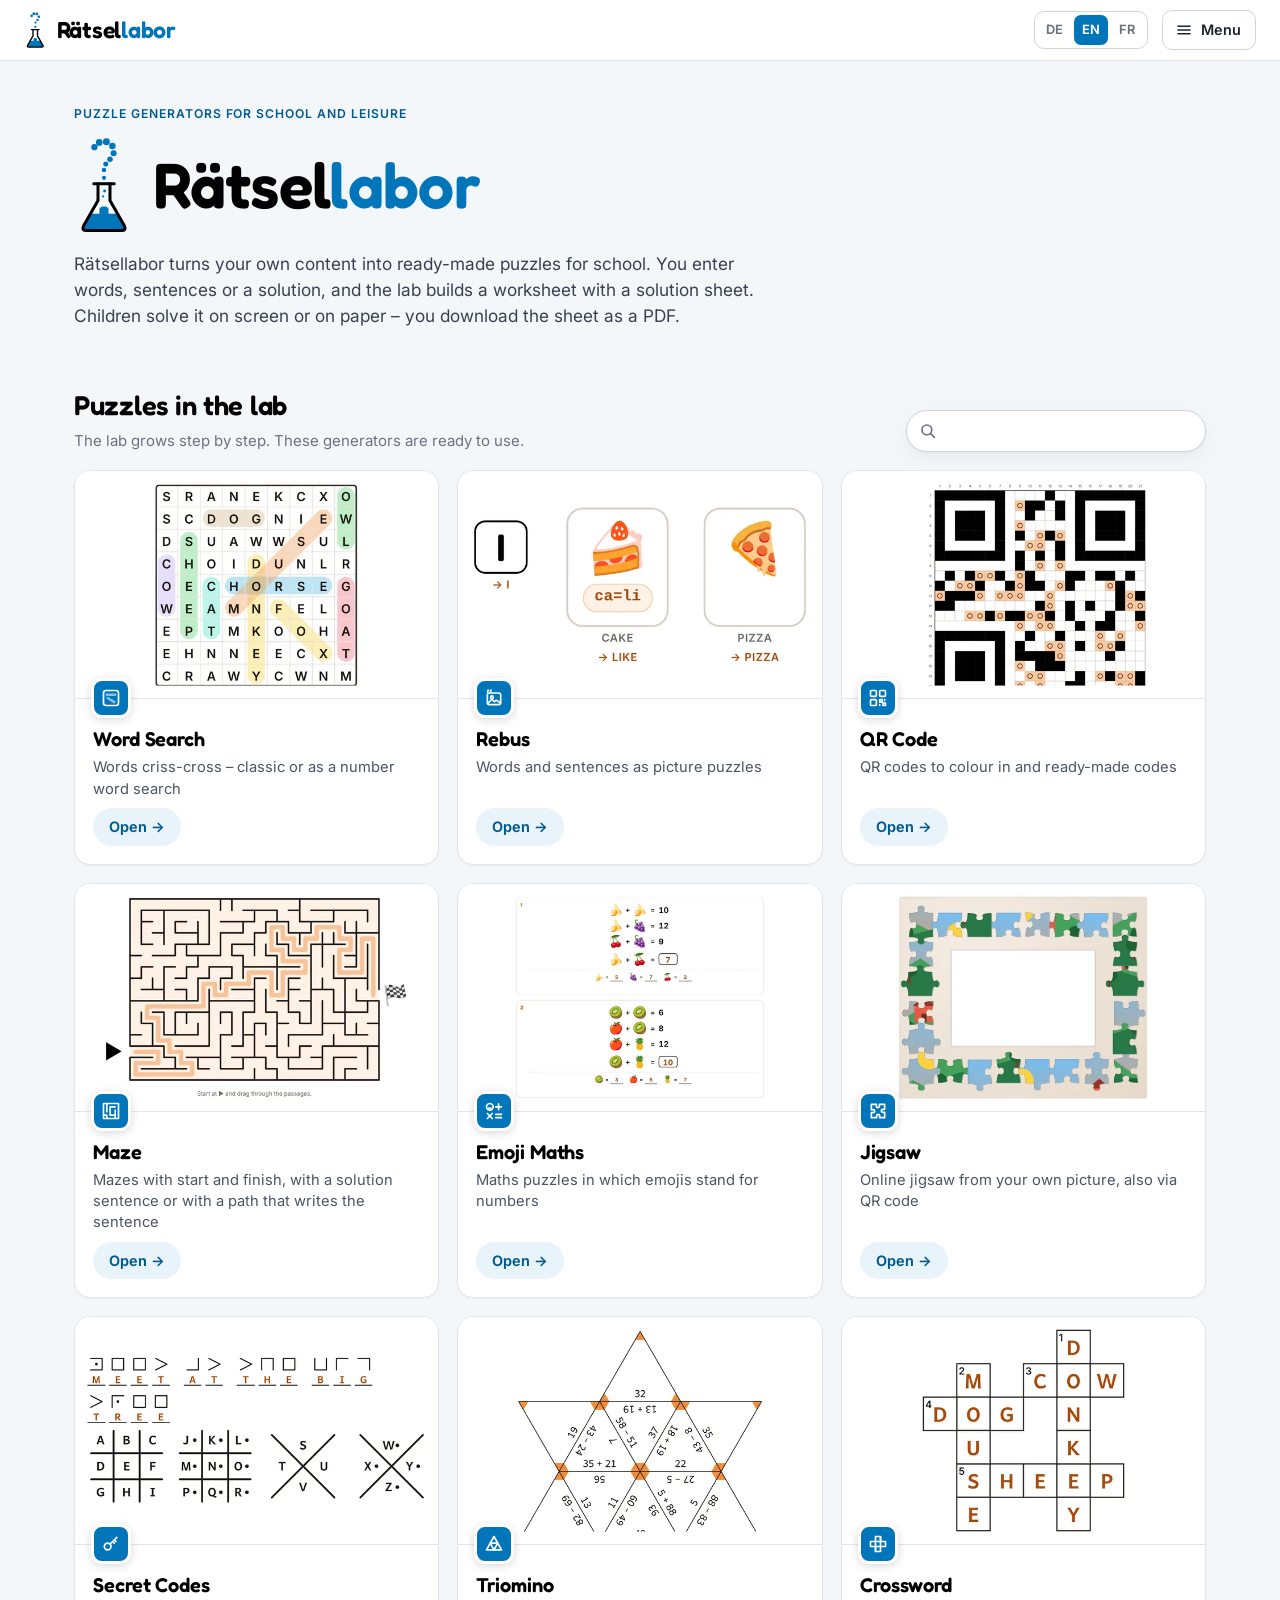
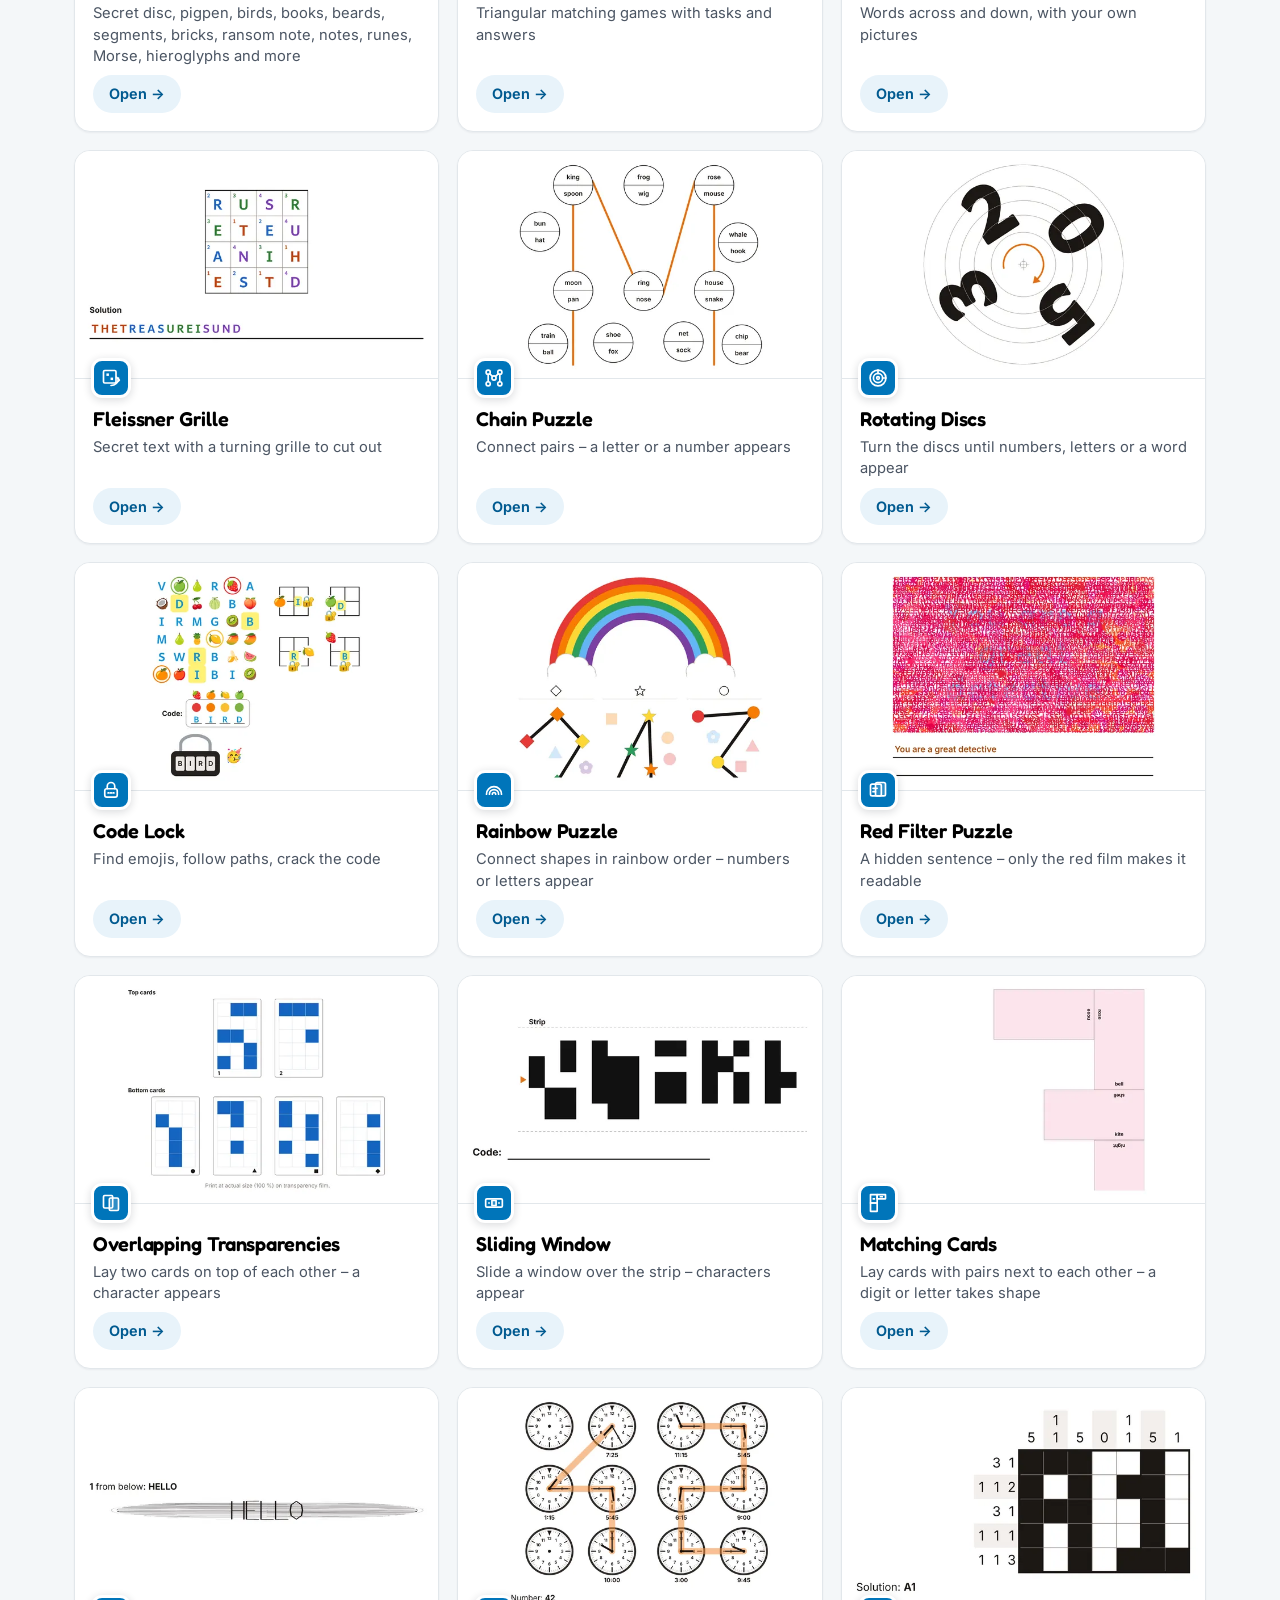
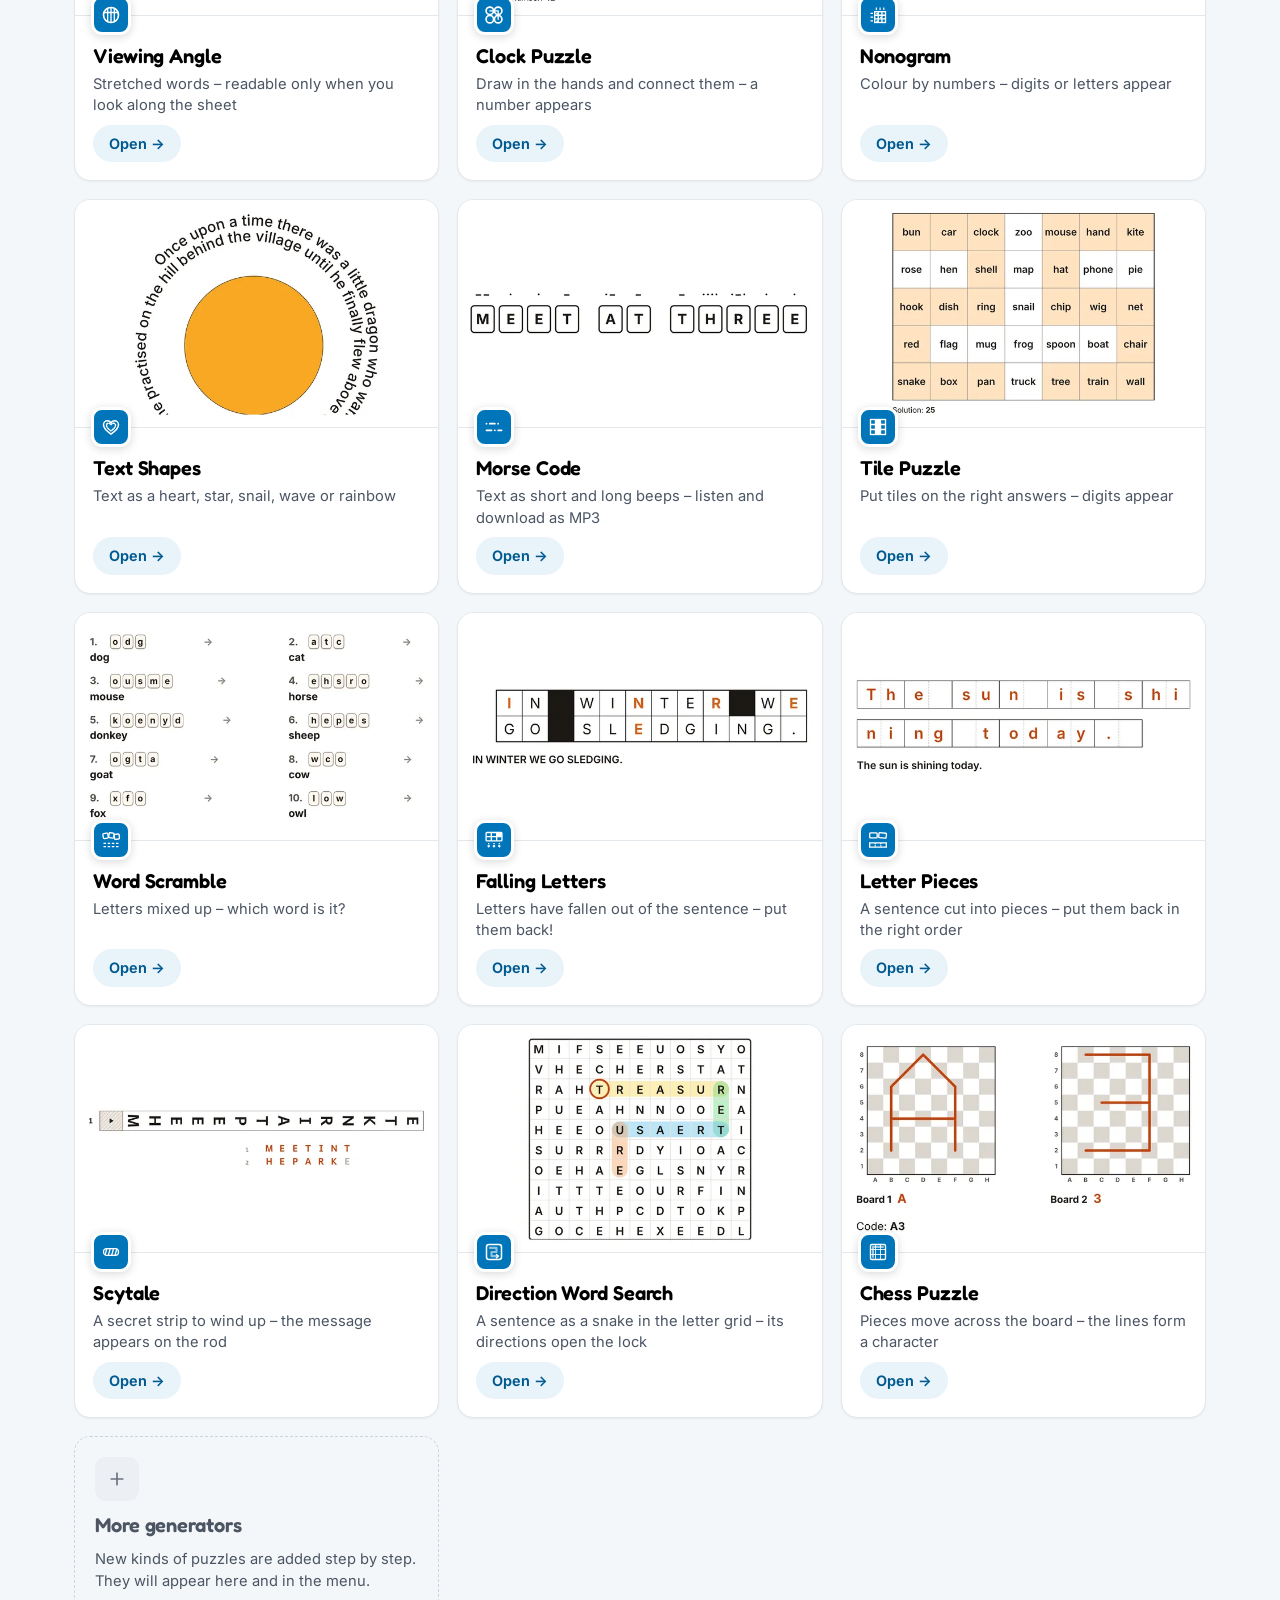
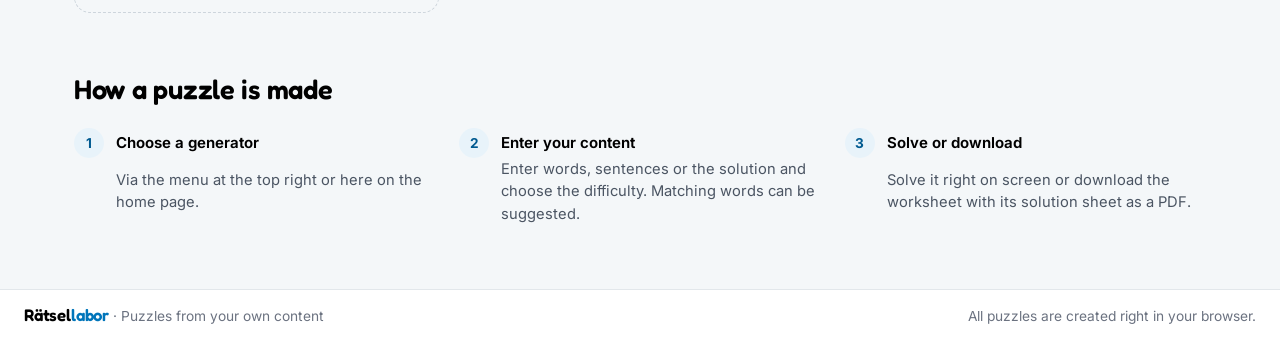
==== commit 182dbc07: "Farben: zurück zu den Blautönen des Logos «Puzzle-Kolben» Blau #0075BA (dunkel #005A90, hell #1A8FD6" ====
--- a/index.html
+++ b/index.html
@@ -9,7 +9,7 @@
 <link rel="preconnect" href="https://fonts.googleapis.com">
 <link rel="preconnect" href="https://fonts.gstatic.com" crossorigin>
 <link rel="stylesheet" href="https://fonts.googleapis.com/css2?family=Andika:wght@400;700&family=Fredoka:wght@500;600&family=Inter:wght@400;500;600;700&display=swap">
-<link rel="icon" type="image/svg+xml" href="data:image/svg+xml,%3Csvg xmlns="http://www.w3.org/2000/svg" viewBox="0 4 100 160"%3E%3Ccircle cx="34" cy="21" r="6" fill="%23F28C38"/%3E%3Ccircle cx="44" cy="12" r="6.5" fill="%23F28C38"/%3E%3Ccircle cx="57" cy="13" r="6.5" fill="%23F28C38"/%3E%3Ccircle cx="66" cy="25" r="6" fill="%23F28C38"/%3E%3Ccircle cx="60" cy="39" r="5.5" fill="%23F28C38"/%3E%3Ccircle cx="51" cy="51" r="5" fill="%23F28C38"/%3E%3Ccircle cx="50" cy="70" r="5" fill="%23F28C38"/%3E%3Cpath d="M27.4 132 H42 C44 129 40 124 44.5 121 C47 119.3 53 119.3 55.5 121 C60 124 56 129 58 132 H72.6 L84 152 Q88 160 79 160 H21 Q12 160 16 152 Z" fill="%23F28C38"/%3E%3Cpath d="M40 82 V110 L16 152 Q12 160 21 160 H79 Q88 160 84 152 L60 110 V82" fill="none" stroke="%23000" stroke-width="8" stroke-linecap="round" stroke-linejoin="round"/%3E%3C/svg%3E">
+<link rel="icon" type="image/svg+xml" href="data:image/svg+xml,%3Csvg xmlns="http://www.w3.org/2000/svg" viewBox="0 4 100 160"%3E%3Ccircle cx="34" cy="21" r="6" fill="%230075BA"/%3E%3Ccircle cx="44" cy="12" r="6.5" fill="%230075BA"/%3E%3Ccircle cx="57" cy="13" r="6.5" fill="%230075BA"/%3E%3Ccircle cx="66" cy="25" r="6" fill="%230075BA"/%3E%3Ccircle cx="60" cy="39" r="5.5" fill="%230075BA"/%3E%3Ccircle cx="51" cy="51" r="5" fill="%230075BA"/%3E%3Ccircle cx="50" cy="70" r="5" fill="%230075BA"/%3E%3Cpath d="M27.4 132 H42 C44 129 40 124 44.5 121 C47 119.3 53 119.3 55.5 121 C60 124 56 129 58 132 H72.6 L84 152 Q88 160 79 160 H21 Q12 160 16 152 Z" fill="%230075BA"/%3E%3Cpath d="M40 82 V110 L16 152 Q12 160 21 160 H79 Q88 160 84 152 L60 110 V82" fill="none" stroke="%23000" stroke-width="8" stroke-linecap="round" stroke-linejoin="round"/%3E%3C/svg%3E">
 <link rel="stylesheet" href="gemeinsam/labor.css">
 <script>
 /* Sprache: ?lang=de|en|fr, sonst die gespeicherte Wahl, sonst die Sprache des Browsers (nur wenn er kein Deutsch kann) */
@@ -34,7 +34,7 @@
 <header class="labor-kopf">
   <div class="labor-kopf-innen">
     <a class="marke" href="#start" aria-label="Rätsellabor – zur Startseite">
-      <svg class="kolben" viewBox="0 4 100 160" aria-hidden="true"><circle cx="34" cy="21" r="6" fill="#F28C38"/><circle cx="44" cy="12" r="6.5" fill="#F28C38"/><circle cx="57" cy="13" r="6.5" fill="#F28C38"/><circle cx="66" cy="25" r="6" fill="#F28C38"/><circle cx="60" cy="39" r="5.5" fill="#F28C38"/><circle cx="51" cy="51" r="5" fill="#F28C38"/><circle cx="50" cy="70" r="5" fill="#F28C38"/><path d="M27.4 132 H42 C44 129 40 124 44.5 121 C47 119.3 53 119.3 55.5 121 C60 124 56 129 58 132 H72.6 L84 152 Q88 160 79 160 H21 Q12 160 16 152 Z" fill="#F28C38"/><path d="M40 82 V110 L16 152 Q12 160 21 160 H79 Q88 160 84 152 L60 110 V82" fill="none" stroke="#000" stroke-width="6" stroke-linecap="round" stroke-linejoin="round"/><path d="M33 82 H67" fill="none" stroke="#000" stroke-width="6" stroke-linecap="round"/></svg>
+      <svg class="kolben" viewBox="0 4 100 160" aria-hidden="true"><circle cx="34" cy="21" r="6" fill="#0075BA"/><circle cx="44" cy="12" r="6.5" fill="#0075BA"/><circle cx="57" cy="13" r="6.5" fill="#0075BA"/><circle cx="66" cy="25" r="6" fill="#0075BA"/><circle cx="60" cy="39" r="5.5" fill="#0075BA"/><circle cx="51" cy="51" r="5" fill="#0075BA"/><circle cx="50" cy="70" r="5" fill="#0075BA"/><path d="M27.4 132 H42 C44 129 40 124 44.5 121 C47 119.3 53 119.3 55.5 121 C60 124 56 129 58 132 H72.6 L84 152 Q88 160 79 160 H21 Q12 160 16 152 Z" fill="#0075BA"/><path d="M40 82 V110 L16 152 Q12 160 21 160 H79 Q88 160 84 152 L60 110 V82" fill="none" stroke="#000" stroke-width="6" stroke-linecap="round" stroke-linejoin="round"/><path d="M33 82 H67" fill="none" stroke="#000" stroke-width="6" stroke-linecap="round"/></svg>
       <span class="wortmarke" translate="no">Rätsel<span class="akzent">labor</span></span>
     </a>
     <div class="pfad" id="kopfPfad" hidden><span></span></div>
@@ -54,7 +54,7 @@
     <section class="held" aria-labelledby="startTitel">
       <div class="held-text">
         <p class="augenbraue">Rätselgeneratoren für Schule und Freizeit</p>
-        <h1 id="startTitel" class="held-marke"><svg class="kolben" viewBox="0 4 100 160" aria-hidden="true"><circle cx="34" cy="21" r="5.2" fill="#F28C38"/><circle cx="42" cy="13" r="5.6" fill="#F28C38"/><circle cx="54" cy="12" r="5.8" fill="#F28C38"/><circle cx="64" cy="19" r="5.4" fill="#F28C38"/><circle cx="66" cy="31" r="5" fill="#F28C38"/><circle cx="60" cy="41" r="4.6" fill="#F28C38"/><circle cx="53" cy="49" r="4.2" fill="#F28C38"/><circle cx="50" cy="59" r="3.8" fill="#F28C38"/><circle cx="50" cy="72" r="3.5" fill="#F28C38"/><circle cx="51" cy="94" r="2.4" fill="#F28C38"/><circle cx="48.5" cy="103" r="1.8" fill="#F28C38"/><path d="M27.4 132 H42 C44 129 40 124 44.5 121 C47 119.3 53 119.3 55.5 121 C60 124 56 129 58 132 H72.6 L84 152 Q88 160 79 160 H21 Q12 160 16 152 Z" fill="#F28C38"/><path d="M40 82 V110 L16 152 Q12 160 21 160 H79 Q88 160 84 152 L60 110 V82" fill="none" stroke="#000" stroke-width="5" stroke-linecap="round" stroke-linejoin="round"/><path d="M33 82 H67" fill="none" stroke="#000" stroke-width="5" stroke-linecap="round"/></svg><span class="wortmarke" translate="no">Rätsel<span class="akzent">labor</span></span></h1>
+        <h1 id="startTitel" class="held-marke"><svg class="kolben" viewBox="0 4 100 160" aria-hidden="true"><circle cx="34" cy="21" r="5.2" fill="#0075BA"/><circle cx="42" cy="13" r="5.6" fill="#0075BA"/><circle cx="54" cy="12" r="5.8" fill="#0075BA"/><circle cx="64" cy="19" r="5.4" fill="#0075BA"/><circle cx="66" cy="31" r="5" fill="#0075BA"/><circle cx="60" cy="41" r="4.6" fill="#0075BA"/><circle cx="53" cy="49" r="4.2" fill="#0075BA"/><circle cx="50" cy="59" r="3.8" fill="#0075BA"/><circle cx="50" cy="72" r="3.5" fill="#0075BA"/><circle cx="51" cy="94" r="2.4" fill="#0075BA"/><circle cx="48.5" cy="103" r="1.8" fill="#0075BA"/><path d="M27.4 132 H42 C44 129 40 124 44.5 121 C47 119.3 53 119.3 55.5 121 C60 124 56 129 58 132 H72.6 L84 152 Q88 160 79 160 H21 Q12 160 16 152 Z" fill="#0075BA"/><path d="M40 82 V110 L16 152 Q12 160 21 160 H79 Q88 160 84 152 L60 110 V82" fill="none" stroke="#000" stroke-width="5" stroke-linecap="round" stroke-linejoin="round"/><path d="M33 82 H67" fill="none" stroke="#000" stroke-width="5" stroke-linecap="round"/></svg><span class="wortmarke" translate="no">Rätsel<span class="akzent">labor</span></span></h1>
         <p class="lead">Das Rätsellabor macht aus deinen eigenen Inhalten fertige Rätsel für die Schule. Du gibst Wörter, Sätze oder eine Lösung ein, und das Labor baut daraus ein Arbeitsblatt mit Lösungsblatt. Die Kinder lösen es am Bildschirm oder auf Papier – das Blatt lädst du als PDF herunter.</p>
       </div>
     </section>
--- a/gemeinsam/labor.css
+++ b/gemeinsam/labor.css
@@ -1,23 +1,23 @@
 /* Rätsellabor – gemeinsames Erscheinungsbild für Startseite, Menü und alle Rätselgeneratoren.
-   Farben aus dem Logo von Fabulous Teaching: Aquarell-Orange #F28C38 (hell #F7A25D, Schrift #A9490B), Schwarz, Weiss;
+   Farben aus dem Logo von Fabulous Teaching: Aquarell-Orange #0075BA (hell #1A8FD6, Schrift #005A90), Schwarz, Weiss;
    Markierfarben aus den Flüssigkeiten im Logo (Gelb, Grün, Blau, Rot). Schrift: Fredoka und Inter.
    Aufbau: helle Kopfleiste mit Menü oben rechts; darunter die Startseite oder genau ein Generator.
    Bewusst nur ein helles Erscheinungsbild (Arbeitsblätter zum Drucken). */
 /* Deutschschweizer Basisschrift: nur vom Computer (installiert), nicht vom Server – siehe Schriftwahl in labor.js */
 @font-face{font-family:'DCH Basisschrift';src:local('DCH-Basisschrift'),local('DCHBasisschrift'),local('DCHBasisschrift Regular');font-display:swap}
 :root{
-  --bg:#F8F5F1; --card:#fff; --line:#EAE3DC; --line-2:#D8CEC4; --text:#221C18; --ink:#000; --muted:#6E655E; --muted-2:#A0968E;
-  /* Orange aus dem Fabulous-Teaching-Logo: Flächen in --accent (Schrift darauf dunkel: --auf-akzent), Schrift in --accent-2 */
-  --accent:#F28C38; --accent-dunkel:#E0741C; --accent-2:#A9490B; --accent-hell:#F7A25D; --accent-soft:#FFF1E5; --accent-line:#F7CBA3;
-  --auf-akzent:#1A1411; --marke:#E46F12;
+  --bg:#F4F7F9; --card:#fff; --line:#E2E7EB; --line-2:#CDD5DC; --text:#1C2530; --ink:#000; --muted:#6B7280; --muted-2:#9AA1AD;
+  /* Blau aus dem Logo: Flächen in --accent (Schrift darauf weiss: --auf-akzent), Schrift und Hover in --accent-2 */
+  --accent:#0075BA; --accent-dunkel:#005A90; --accent-2:#005A90; --accent-hell:#1A8FD6; --accent-soft:#E8F3FA; --accent-line:#B5D8EE;
+  --auf-akzent:#FFFFFF; --marke:#0075BA;
   --ok:#15803d; --ok-soft:#ecf8f0; --ok-line:#b9e3c6;
-  --warn:#7A5A00; --warn-soft:#FFF9DC; --warn-line:#F1DB85;
+  --warn:#a15c07; --warn-soft:#fff8eb; --warn-line:#f4d79e;
   --err:#c62828; --err-soft:#fdf1f1; --err-line:#f2c4c4;
   --font:'Inter',system-ui,-apple-system,'Segoe UI',Roboto,Helvetica,Arial,sans-serif;
   --display:'Fredoka','Inter',system-ui,-apple-system,'Segoe UI',sans-serif;
   /* Schrift der Arbeitsblätter – in der Werkzeugleiste jedes Generators wählbar (gemeinsam/labor.js setzt sie) */
   --blatt-schrift:var(--font); --blatt-buchstaben:'Andika',var(--font); --blatt-display:var(--display);
-  --schatten:0 1px 2px rgba(45,28,12,.05),0 6px 20px rgba(45,28,12,.05);
+  --schatten:0 1px 2px rgba(16,24,40,.05),0 6px 20px rgba(16,24,40,.05);
   --kopf-h:60px;
   color-scheme:light;
 }
@@ -47,14 +47,14 @@
 .kopf-luecke{flex:1}
 .menue-knopf{display:inline-flex;align-items:center;gap:8px;height:40px;padding:0 14px 0 12px;border:1px solid var(--line-2);border-radius:10px;background:var(--card);
   color:var(--text);font-weight:600;font-size:.9rem;cursor:pointer;transition:background .15s,border-color .15s,color .15s}
-.menue-knopf:hover{background:#FBF8F5;border-color:#C2B8AE}
+.menue-knopf:hover{background:#F8FAFC;border-color:#B6BDC8}
 .menue-knopf[aria-expanded="true"]{background:var(--accent-soft);border-color:var(--accent-line);color:var(--accent-2)}
 .menue-knopf .zu{display:none}
 .menue-knopf[aria-expanded="true"] .auf{display:none}
 .menue-knopf[aria-expanded="true"] .zu{display:block}
 .menue{position:absolute;top:calc(100% + 8px);right:max(24px,env(safe-area-inset-right,0px));width:min(380px,calc(100vw - 32px));
   max-height:calc(100vh - var(--kopf-h) - 32px);overflow:auto;background:var(--card);border:1px solid var(--line);border-radius:14px;
-  box-shadow:0 14px 44px rgba(45,28,12,.16);padding:8px}
+  box-shadow:0 14px 44px rgba(16,24,40,.16);padding:8px}
 .menue-gruppe + .menue-gruppe{border-top:1px solid var(--line);margin-top:6px;padding-top:6px}
 .menue-titel{margin:8px 10px 6px;font-size:.72rem;font-weight:600;text-transform:uppercase;letter-spacing:.07em;color:var(--muted)}
 .menue-liste{list-style:none;margin:0;padding:0;display:grid;gap:2px}
@@ -101,18 +101,18 @@
 
 input[type=text],select{background:var(--card);border:1px solid var(--line-2);border-radius:8px;padding:8px 11px;width:100%;transition:border-color .15s,box-shadow .15s}
 input::placeholder{color:var(--muted-2)}
-input[type=text]:focus,select:focus{outline:none;border-color:var(--accent);box-shadow:0 0 0 3px rgba(242,140,56,.28)}
+input[type=text]:focus,select:focus{outline:none;border-color:var(--accent);box-shadow:0 0 0 3px rgba(0,117,186,.28)}
 a:focus-visible,button:focus-visible,summary:focus-visible,input[type=checkbox]:focus-visible{outline:2px solid var(--accent-2);outline-offset:2px}
 
 .btn{display:inline-flex;align-items:center;justify-content:center;gap:6px;font-weight:600;font-size:.9rem;border:1px solid var(--line-2);border-radius:8px;padding:8px 14px;
   background:var(--card);color:var(--text);cursor:pointer;white-space:nowrap;text-decoration:none;transition:background .15s,border-color .15s,color .15s}
-.btn:hover{background:#FBF8F5;border-color:#C2B8AE}
+.btn:hover{background:#F8FAFC;border-color:#B6BDC8}
 .btn.primary,.btn.haupt{background:var(--accent);border-color:var(--accent);color:var(--auf-akzent)}
 .btn.primary:hover,.btn.haupt:hover{background:var(--accent-dunkel);border-color:var(--accent-dunkel)}
 .btn.soft{background:var(--accent-soft);border-color:var(--accent-line);color:var(--accent-2)}
-.btn.soft:hover{background:#FFE2CA}
+.btn.soft:hover{background:#D6EAF8}
 .btn.ghost,.btn.leise{background:transparent;border-color:transparent;color:var(--muted);padding:6px 8px}
-.btn.ghost:hover,.btn.leise:hover{background:#F3EEE9;color:var(--text)}
+.btn.ghost:hover,.btn.leise:hover{background:#EEF2F5;color:var(--text)}
 .btn.klein{font-size:.82rem;padding:5px 9px}
 .btn.gross{width:100%;font-size:1rem;padding:12px 16px}
 .btn[aria-pressed="true"]{background:var(--accent-soft);border-color:var(--accent-line);color:var(--accent-2)}
@@ -123,13 +123,13 @@
 .em-blatt,.gs-blatt,.kw-seite,.sl-blatt,.lb-blatt,.pz-blatt,.qr-blatt,.rb-blatt,.rf-blatt,.uf-blatt,.sf-blatt,.lk-blatt,.bw-blatt,.ur-blatt,.ng-blatt,.tf-blatt,.mc-blatt,.pt-blatt,.sw-blatt,.fb-blatt,.bt-blatt,.sk-blatt,.rs-blatt,.sr-blatt,.sb-blatt,.tr-blatt,.zs .blatt{font-family:var(--blatt-schrift)}
 /* Auswahl wie in Word: Feld mit der aktuellen Schrift, beim Tippen wird gesucht */
 .schrift-wahl{position:relative;display:inline-flex;align-items:center;width:200px;max-width:100%;height:32px;border:1px solid var(--line-2);border-radius:8px;background:var(--card);transition:border-color .15s,box-shadow .15s}
-.schrift-wahl:focus-within{border-color:var(--accent);box-shadow:0 0 0 3px rgba(242,140,56,.28)}
+.schrift-wahl:focus-within{border-color:var(--accent);box-shadow:0 0 0 3px rgba(0,117,186,.28)}
 .schrift-aa{flex:none;padding:0 2px 0 9px;font-family:Merriweather,Georgia,serif;font-size:.78rem;font-weight:700;color:var(--accent-2)}
 .schrift-wahl .schrift-feld{flex:1;min-width:0;width:auto;height:100%;border:0;border-radius:8px;background:transparent;padding:0 4px 0 6px;font-size:.9rem;color:var(--text);box-shadow:none;text-overflow:ellipsis}
 .schrift-wahl .schrift-feld:focus{outline:none;box-shadow:none}
 .schrift-pfeil{flex:none;width:26px;height:100%;cursor:pointer;background:no-repeat center/10px url("data:image/svg+xml,%3Csvg xmlns='http://www.w3.org/2000/svg' viewBox='0 0 10 6'%3E%3Cpath d='M1 1l4 4 4-4' fill='none' stroke='%236E655E' stroke-width='1.6' stroke-linecap='round' stroke-linejoin='round'/%3E%3C/svg%3E")}
 .schrift-liste{position:absolute;top:calc(100% + 4px);left:-1px;z-index:40;width:300px;max-width:calc(100vw - 32px);max-height:min(360px,60vh);overflow:auto;margin:0;padding:5px;list-style:none;
-  background:var(--card);border:1px solid var(--line);border-radius:12px;box-shadow:0 12px 32px rgba(45,28,12,.16)}
+  background:var(--card);border:1px solid var(--line);border-radius:12px;box-shadow:0 12px 32px rgba(16,24,40,.16)}
 .schrift-wahl.rechts .schrift-liste{left:auto;right:-1px}
 .schrift-liste[hidden]{display:none}
 .schrift-liste li{display:grid;gap:1px;padding:7px 10px;border-radius:8px;cursor:pointer}
@@ -138,7 +138,7 @@
 .schrift-liste li:hover,.schrift-liste li[aria-selected="true"]{background:var(--accent-soft)}
 .schrift-liste li.gewaehlt b::after{content:" ✓";font-family:var(--font);font-size:.85rem;color:var(--accent-2)}
 .schrift-liste li.leer{cursor:default;color:var(--muted);font-size:.86rem}
-.schrift-meldung{position:absolute;top:calc(100% + 4px);left:0;z-index:41;width:300px;max-width:calc(100vw - 32px);padding:8px 11px;border-radius:10px;background:#1C1714;color:#fff;font-size:.82rem;line-height:1.35;box-shadow:0 8px 24px rgba(0,0,0,.2)}
+.schrift-meldung{position:absolute;top:calc(100% + 4px);left:0;z-index:41;width:300px;max-width:calc(100vw - 32px);padding:8px 11px;border-radius:10px;background:#1C2530;color:#fff;font-size:.82rem;line-height:1.35;box-shadow:0 8px 24px rgba(0,0,0,.2)}
 .schrift-wahl.rechts .schrift-meldung{left:auto;right:0}
 .schrift-meldung[hidden]{display:none}
 .schrift-meldung span{display:block}
@@ -161,20 +161,20 @@
 .pl-kopf{margin-bottom:4px;font-size:.76rem;font-weight:600;color:var(--muted);text-transform:uppercase;letter-spacing:.05em}
 .pl-zeilen{display:grid;gap:6px;margin-bottom:8px}
 .pl-zeile input{width:100%;min-width:0;background:var(--card);border:1px solid var(--line-2);border-radius:8px;padding:7px 9px;font-size:.95rem;transition:border-color .15s,box-shadow .15s,background-color .15s}
-.pl-zeile input:focus{outline:none;border-color:var(--accent);box-shadow:0 0 0 3px rgba(242,140,56,.28)}
-.pl-zeile input.pl-auto,.pl-auto-muster{background:#FFF1E2;border-color:var(--accent-line)}
+.pl-zeile input:focus{outline:none;border-color:var(--accent);box-shadow:0 0 0 3px rgba(0,117,186,.28)}
+.pl-zeile input.pl-auto,.pl-auto-muster{background:#E6F2FB;border-color:var(--accent-line)}
 .pl-auto-muster{padding:0 4px;border:1px solid var(--accent-line);border-radius:4px}
 .pl-zeile input.pl-laedt{padding-right:30px;background:var(--card) no-repeat right 9px center/14px url("data:image/svg+xml,%3Csvg xmlns='http://www.w3.org/2000/svg' viewBox='0 0 16 16'%3E%3Ccircle cx='8' cy='8' r='6' fill='none' stroke='%23F7CBA3' stroke-width='2'/%3E%3Cpath d='M8 2a6 6 0 0 1 6 6' fill='none' stroke='%23F28C38' stroke-width='2' stroke-linecap='round'%3E%3CanimateTransform attributeName='transform' type='rotate' from='0 8 8' to='360 8 8' dur='.8s' repeatCount='indefinite'/%3E%3C/path%3E%3C/svg%3E")}
 .pl-x{width:28px;height:28px;border:0;border-radius:50%;background:transparent;color:var(--muted);font-size:18px;line-height:1;cursor:pointer;padding:0}
-.pl-x:hover{background:#F3EEE9;color:var(--err)}
-.pl-zeile.pl-neu input{border-style:dashed;background:#FBF8F5}
+.pl-x:hover{background:#EEF2F5;color:var(--err)}
+.pl-zeile.pl-neu input{border-style:dashed;background:#F8FAFC}
 .pl-zeile.pl-neu .pl-x{visibility:hidden}
 .pl-meldung{margin:6px 0 0;padding:7px 10px;border-radius:8px;background:var(--warn-soft);color:var(--warn);font-size:.84rem}
 .pl-meldung[hidden]{display:none}
 .pl-hilfe{margin:-2px 0 6px}
 
 /* ---------- Baustein «Thema und Wörter» (gemeinsam/wortwahl.js) ---------- */
-.vorschlaege{margin-top:14px;border:1px solid var(--accent-line);background:#FFF8F1;border-radius:12px;padding:12px}
+.vorschlaege{margin-top:14px;border:1px solid var(--accent-line);background:#F2F8FC;border-radius:12px;padding:12px}
 .vorschlaege-kopf{display:flex;align-items:center;justify-content:space-between;gap:4px 8px;flex-wrap:wrap;margin-bottom:10px}
 .vorschlaege-kopf strong{font-size:.92rem;font-weight:650}
 .quelle{white-space:nowrap;display:inline-block;font-size:.7rem;font-weight:600;color:var(--accent-2);background:var(--accent-soft);border:1px solid var(--accent-line);border-radius:999px;padding:1px 7px;margin-left:6px;vertical-align:1px}
@@ -202,7 +202,7 @@
 .zaehler{font-weight:600;color:var(--accent-2);text-transform:none;letter-spacing:0;margin-left:4px}
 .chips.gewaehlt{min-height:44px;padding:8px;border:1px dashed var(--line-2);border-radius:10px;margin-bottom:10px;align-content:flex-start}
 .chips.gewaehlt:empty::before{content:'Noch keine Wörter – übernimm Vorschläge oder füge eigene hinzu.';color:var(--muted-2);font-size:.86rem;padding:3px 4px}
-.chip-wort{display:inline-flex;align-items:center;gap:1px;font-size:.86rem;background:#F4EFEA;border:1px solid var(--line);border-radius:999px;padding:2px 3px 2px 11px}
+.chip-wort{display:inline-flex;align-items:center;gap:1px;font-size:.86rem;background:#F1F4F7;border:1px solid var(--line);border-radius:999px;padding:2px 3px 2px 11px}
 .chip-wort button{border:0;background:transparent;width:22px;height:22px;border-radius:50%;cursor:pointer;color:var(--muted);font-size:1rem;line-height:1;display:grid;place-items:center;padding:0}
 .chip-wort button:hover{background:var(--err-soft);color:var(--err)}
 .chip-wort.ungueltig{background:var(--warn-soft);border-color:var(--warn-line);color:var(--warn)}
@@ -214,7 +214,7 @@
 .held-text{min-width:0}
 .held-marke{display:flex;align-items:center;gap:.3em;margin:14px 0 18px;font-size:clamp(2.6rem,6vw,4rem);font-weight:600;line-height:1}
 .held-marke .kolben{height:1.5em;width:auto;flex:none}
-.held .lead{margin:0;max-width:62ch;font-size:1.08rem;color:#3D3530}
+.held .lead{margin:0;max-width:62ch;font-size:1.08rem;color:#374151}
 .abschnitt{display:grid;gap:18px}
 .abschnitt-kopf h2{font-family:var(--display);font-weight:600;font-size:1.7rem;letter-spacing:-.01em;margin:0;color:var(--ink)}
 .abschnitt-kopf p{margin:4px 0 0;color:var(--muted);max-width:62ch}
@@ -227,12 +227,12 @@
   font:inherit;font-size:.98rem;color:var(--text);box-shadow:var(--schatten);transition:border-color .15s,box-shadow .15s;-webkit-appearance:none;appearance:none}
 .suche input::-webkit-search-cancel-button{-webkit-appearance:none;appearance:none;display:none}
 .suche input:hover{border-color:var(--accent-line)}
-.suche input:focus{outline:none;border-color:var(--accent);box-shadow:0 0 0 3px rgba(242,140,56,.28)}
+.suche input:focus{outline:none;border-color:var(--accent);box-shadow:0 0 0 3px rgba(0,117,186,.28)}
 .suche:focus-within .suche-lupe{color:var(--accent-2)}
 .suche-weg{position:absolute;right:7px;top:50%;transform:translateY(-50%);width:28px;height:28px;border:0;border-radius:50%;background:transparent;color:var(--muted);
   display:grid;place-items:center;cursor:pointer;padding:0}
 .suche-weg[hidden]{display:none}
-.suche-weg:hover{background:#F3EEE9;color:var(--text)}
+.suche-weg:hover{background:#EEF2F5;color:var(--text)}
 .suche-weg:focus-visible{outline:2px solid var(--accent-2);outline-offset:1px}
 .raetsel-karte[hidden]{display:none}
 .suche-leer{margin:0;padding:18px 20px;border:1px dashed var(--line-2);border-radius:14px;color:var(--muted)}
@@ -240,8 +240,8 @@
 @media (max-width:640px){ .suche{flex:1 1 100%} }
 .raetsel-karten{display:grid;grid-template-columns:repeat(auto-fill,minmax(min(100%,290px),1fr));gap:18px;align-items:stretch}   /* alle Karten gleich gross */
 .raetsel-karte{position:relative;display:flex;flex-direction:column;min-width:0;padding:0;overflow:hidden;background:var(--card);border:1px solid var(--line);border-radius:16px;
-  color:inherit;text-decoration:none;box-shadow:0 1px 2px rgba(45,28,12,.05);transition:border-color .15s,box-shadow .2s,transform .2s}
-a.raetsel-karte:hover{border-color:var(--accent);box-shadow:0 12px 30px rgba(242,140,56,.22);transform:translateY(-2px)}
+  color:inherit;text-decoration:none;box-shadow:0 1px 2px rgba(16,24,40,.05);transition:border-color .15s,box-shadow .2s,transform .2s}
+a.raetsel-karte:hover{border-color:var(--accent);box-shadow:0 12px 30px rgba(0,117,186,.22);transform:translateY(-2px)}
 a.raetsel-karte:focus-visible{outline:3px solid var(--accent-2);outline-offset:2px}
 /* Beispielrätsel oben in der Kachel */
 .karte-bild{position:relative;display:block;border-bottom:1px solid var(--line)}
@@ -249,26 +249,26 @@
 .karte-bild img{display:block;width:100%;height:100%;object-fit:cover;transition:transform .35s ease}
 a.raetsel-karte:hover .karte-bild img{transform:scale(1.04)}
 .karte-bild .sym{position:absolute;left:16px;bottom:-20px;z-index:1;width:40px;height:40px;border-radius:11px;display:grid;place-items:center;background:var(--accent);color:var(--auf-akzent);
-  border:3px solid var(--card);box-shadow:0 2px 8px rgba(45,28,12,.16)}
+  border:3px solid var(--card);box-shadow:0 2px 8px rgba(16,24,40,.16)}
 .karte-bild .sym svg{width:20px;height:20px}
 .karte-bild.ohne .karte-bild-innen{background:var(--accent-soft)}
 .karte-bild.ohne img{display:none}
 .karte-text{display:grid;gap:6px;padding:28px 18px 8px}
 .raetsel-karte h3{font-family:var(--display);font-weight:600;font-size:1.25rem;letter-spacing:-.005em;line-height:1.2;margin:0;color:var(--ink)}
-.raetsel-karte p{margin:0;font-size:.92rem;line-height:1.45;color:#554C45}
+.raetsel-karte p{margin:0;font-size:.92rem;line-height:1.45;color:#4B5563}
 .oeffnen{align-self:flex-start;margin:auto 18px 18px;display:inline-flex;align-items:center;padding:8px 16px;border-radius:999px;background:var(--accent-soft);
   color:var(--accent-2);font-weight:650;font-size:.9rem;transition:background .15s,color .15s}
 .karte-text + .oeffnen{margin-top:auto}
 a.raetsel-karte:hover .oeffnen{background:var(--accent);color:var(--auf-akzent)}
 .raetsel-karte.bald{padding:20px;gap:12px;background:transparent;border-style:dashed;border-color:var(--line-2);box-shadow:none;color:var(--muted)}
-.raetsel-karte.bald .sym{width:44px;height:44px;border-radius:11px;display:grid;place-items:center;background:#EFE9E3;color:var(--muted)}
-.raetsel-karte.bald h3{color:#554C45}
+.raetsel-karte.bald .sym{width:44px;height:44px;border-radius:11px;display:grid;place-items:center;background:#ECEFF3;color:var(--muted)}
+.raetsel-karte.bald h3{color:#4B5563}
 .schritte{list-style:none;margin:0;padding:0;display:grid;grid-template-columns:repeat(3,minmax(0,1fr));gap:24px;counter-reset:schritt}
 .schritte li{counter-increment:schritt;display:grid;grid-template-columns:auto minmax(0,1fr);gap:4px 12px;align-items:start}
 .schritte li::before{content:counter(schritt);grid-row:span 2;width:30px;height:30px;border-radius:50%;display:grid;place-items:center;
   background:var(--accent-soft);color:var(--accent-2);font-weight:700;font-size:.85rem}
 .schritte b{font-weight:650;color:var(--ink);padding-top:4px}
-.schritte span{font-size:.92rem;color:#554C45}
+.schritte span{font-size:.92rem;color:#4B5563}
 @media (max-width:860px){
   .held{grid-template-columns:minmax(0,1fr);gap:28px}
   .schritte{grid-template-columns:minmax(0,1fr);gap:16px}
@@ -296,7 +296,7 @@
 .eigenes-label{margin-top:12px;text-transform:none;letter-spacing:0;font-size:.8rem}
 /* Hinweis «neue Version» (gemeinsam/labor.js) */
 .labor-neu{position:fixed;left:50%;bottom:max(16px,env(safe-area-inset-bottom,0px));transform:translateX(-50%);z-index:50;display:flex;align-items:center;gap:12px;
-  width:max-content;max-width:calc(100vw - 32px);padding:10px 12px 10px 16px;border-radius:12px;background:#221C18;color:#fff;font-size:.9rem;box-shadow:0 12px 32px rgba(0,0,0,.25)}
+  width:max-content;max-width:calc(100vw - 32px);padding:10px 12px 10px 16px;border-radius:12px;background:#1C2530;color:#fff;font-size:.9rem;box-shadow:0 12px 32px rgba(0,0,0,.25)}
 @media print{ .labor-neu{display:none!important} }
 /* Bruch im Text: Zähler über Nenner (statt 3/5) – <span class="bruch"><span>3</span><span>5</span></span> */
 .bruch{display:inline-flex;flex-direction:column;align-items:center;vertical-align:middle;line-height:1.05;font-size:.82em;margin:0 .1em}
@@ -307,10 +307,22 @@
 .pl-dateiknopf input{position:absolute;inset:0;opacity:0;width:100%;cursor:pointer}
 .pl-dateihinweis{font-size:.8rem;color:var(--muted)}
 [data-fach].pl-ziehen,.pl-ziehen{position:relative;outline:2px dashed var(--accent);outline-offset:4px;border-radius:10px;background:var(--accent-soft)}
-.pl-ziehen::after{content:"Loslassen: Liste übernehmen";position:absolute;inset:0;display:grid;place-items:center;font-weight:700;color:var(--accent-2);background:rgba(255,244,233,.86);border-radius:10px;pointer-events:none;z-index:2}
+.pl-ziehen::after{content:"Loslassen: Liste übernehmen";position:absolute;inset:0;display:grid;place-items:center;font-weight:700;color:var(--accent-2);background:rgba(240,247,252,.86);border-radius:10px;pointer-events:none;z-index:2}
 .pl-meldung.pl-gut{background:var(--ok-soft);color:var(--ok)}
 /* Blätter im Querformat (Klasse «blatt-quer»): 273 mm breit; beim Drucken eine Seite A4 quer */
 @media print{
   @page quer{size:A4 landscape;margin:12mm}
   .blatt-quer{page:quer}
 }
+
+/* Art wählen (Suchsel: Wörter suchen / Zahlen-Suchsel) – gemeinsam, weil jede Art ihr eigenes Stylesheet hat */
+.sb-art{display:grid;grid-template-columns:1fr 1fr;gap:8px}
+.sb-art label{position:relative;cursor:pointer;display:flex}
+.sb-art input{position:absolute;opacity:0;width:1px;height:1px;pointer-events:none}
+.sb-art span{display:grid;gap:3px;width:100%;padding:10px 12px;border:1px solid var(--line-2);border-radius:10px;background:#fff;transition:border-color .15s,background .15s,box-shadow .15s}
+.sb-art b{font-size:.95rem;font-weight:650;color:var(--text)}
+.sb-art small{font-size:.8rem;line-height:1.35;color:var(--muted)}
+.sb-art label:hover span{border-color:var(--accent-line)}
+.sb-art input:checked + span{border-color:var(--accent);background:var(--accent-soft);box-shadow:inset 0 0 0 1px var(--accent)}
+.sb-art input:focus-visible + span{outline:2px solid var(--accent-2);outline-offset:2px}
+@media (max-width:400px){ .sb-art{grid-template-columns:1fr} }
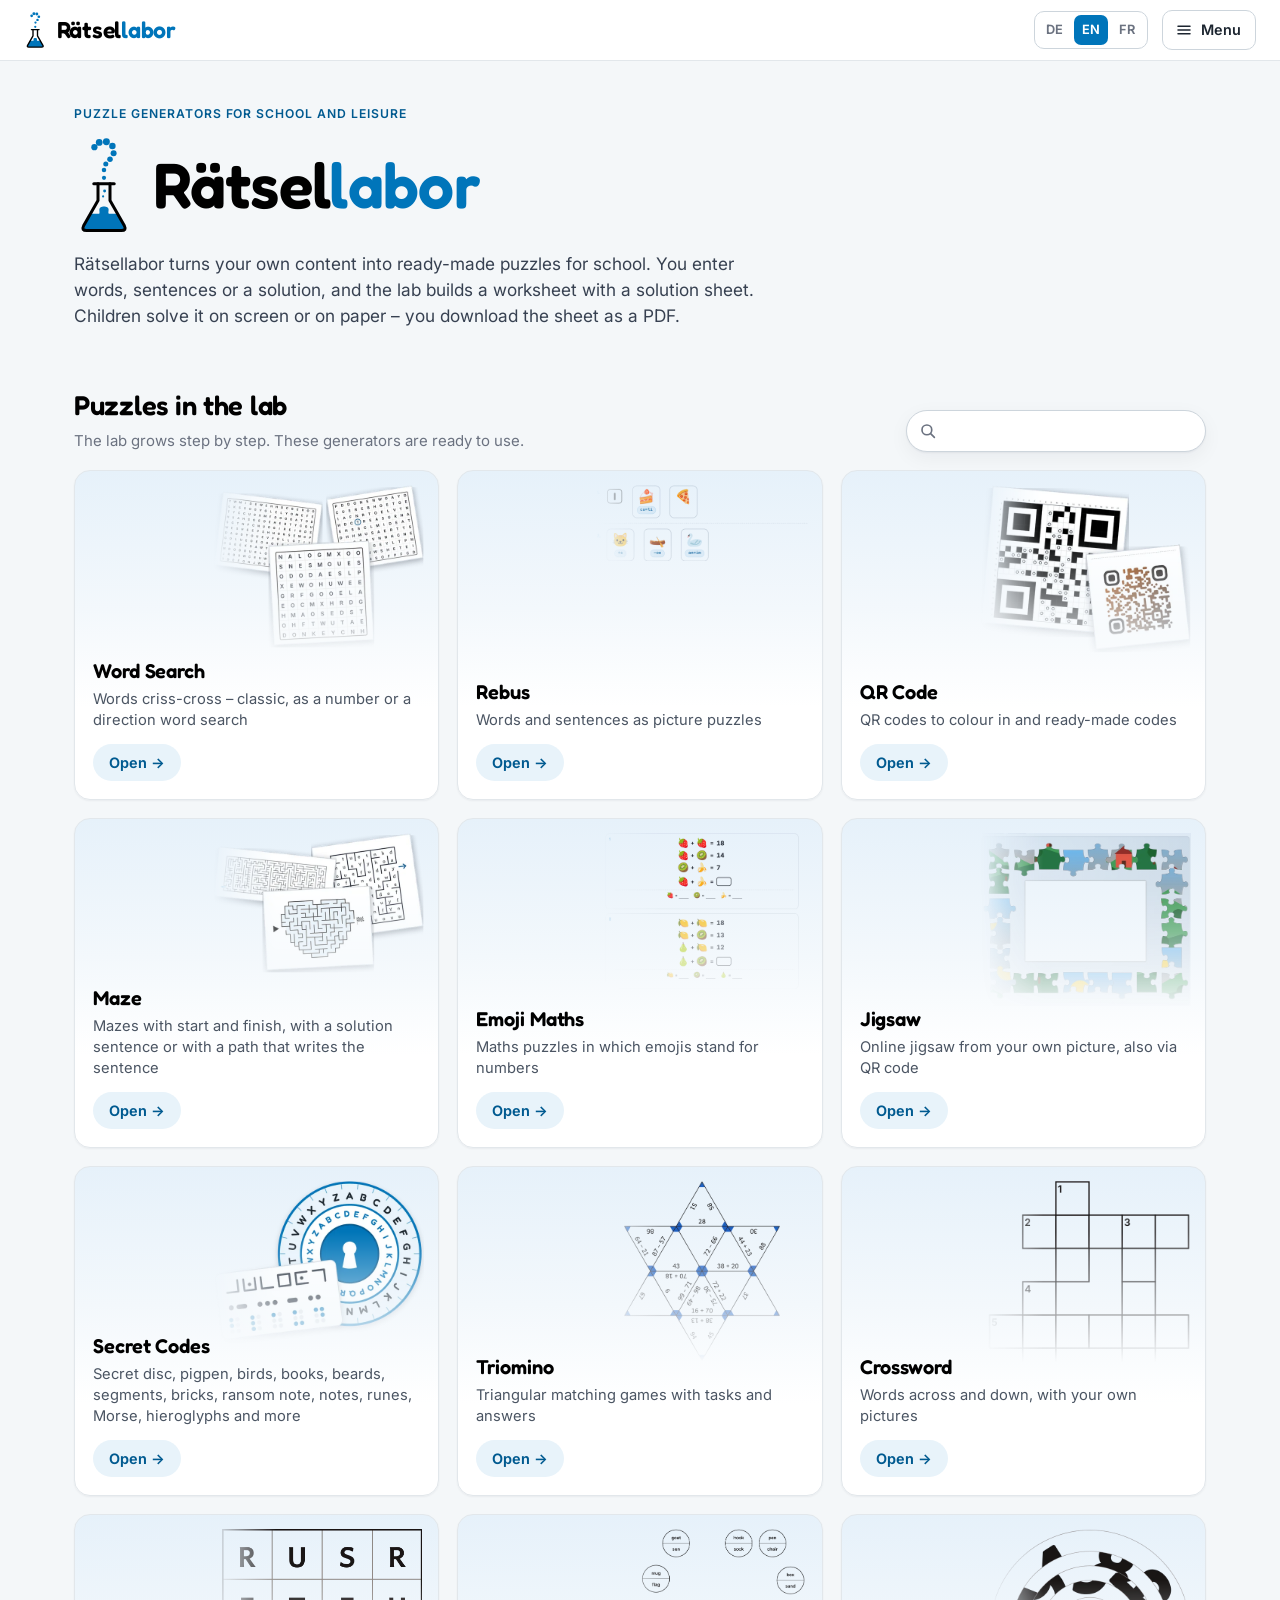
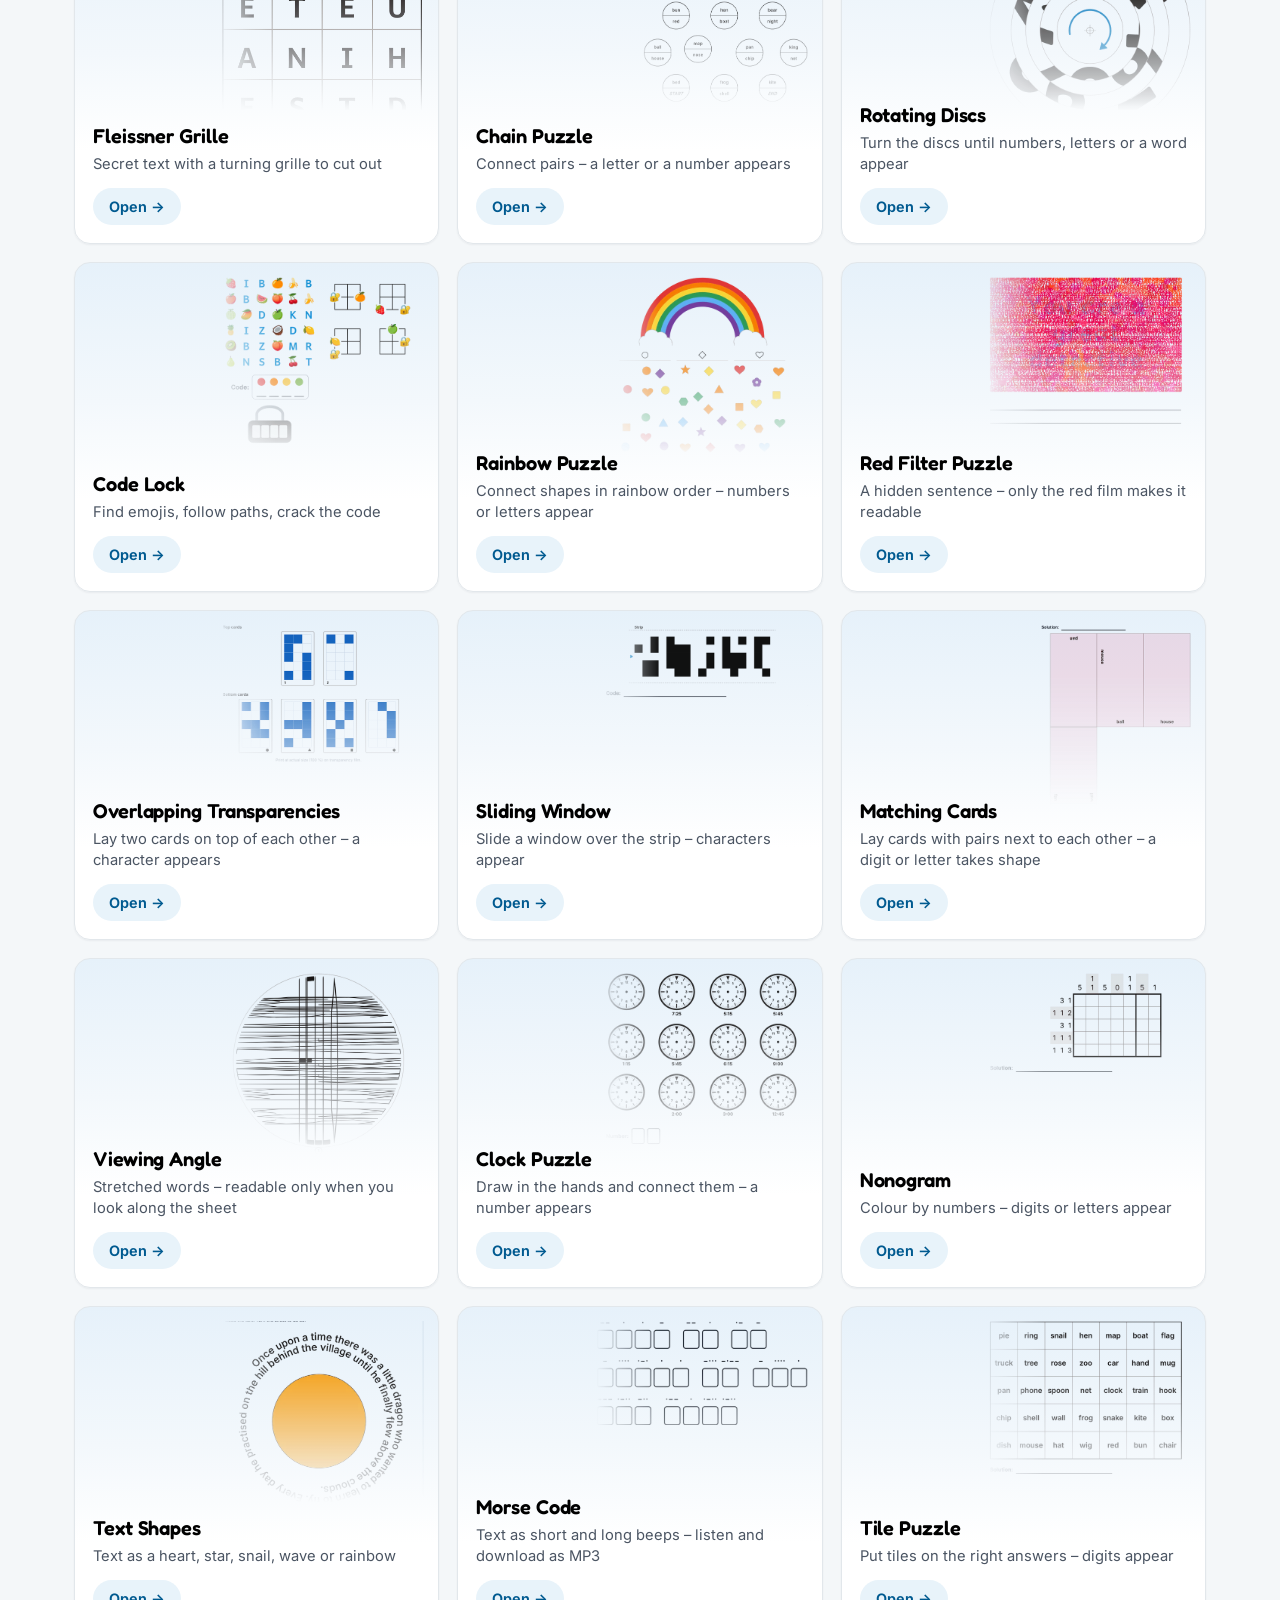
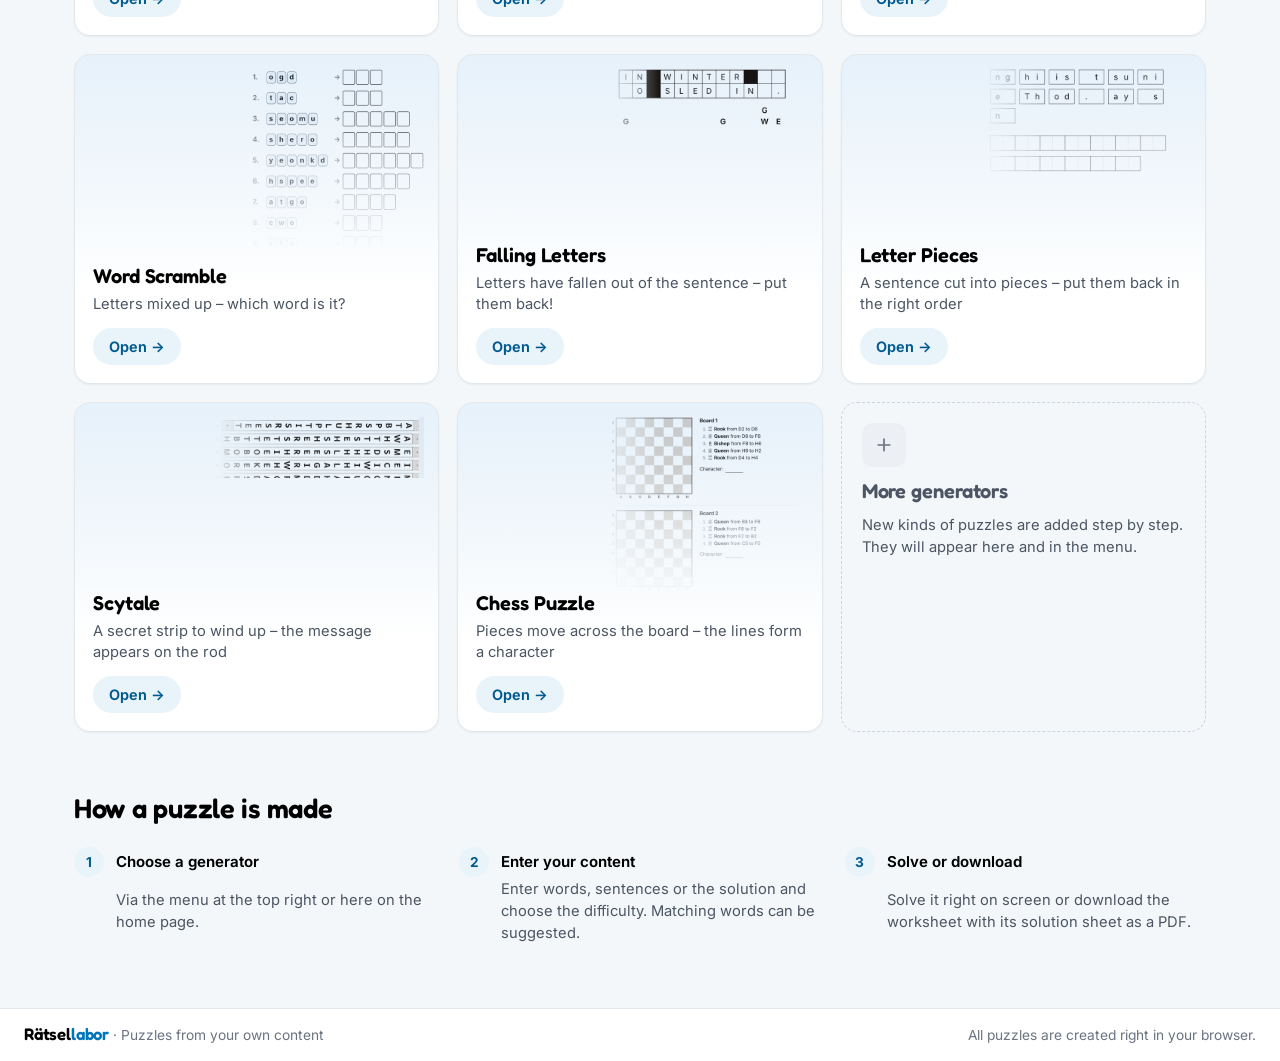
==== commit 45655ca5: "Suchsel: Richtungs-Suchsel als dritte Art Das Richtungs-Suchsel ist kein eigener Generator mehr, son" ====
--- a/index.html
+++ b/index.html
@@ -108,6 +108,7 @@
 <script src="gemeinsam/pixelschrift.js"></script>
 <!-- Rätselgeneratoren: je ein Ordner unter raetsel/. Neue Generatoren hier einbinden (Reihenfolge = Menü). -->
 <script src="raetsel/zahlen-suchsel/zahlen-suchsel.js"></script>
+<script src="raetsel/richtungssuchsel/richtungssuchsel.js"></script>
 <script src="raetsel/suchsel/suchsel.js"></script>
 <script src="raetsel/rebus/rebus.js"></script>
 <script src="raetsel/qr-code/qr-code.js"></script>
@@ -140,7 +141,6 @@
 <script src="raetsel/fallbuchstaben/fallbuchstaben.js"></script>
 <script src="raetsel/buchstabenteile/buchstabenteile.js"></script>
 <script src="raetsel/skytale/skytale.js"></script>
-<script src="raetsel/richtungssuchsel/richtungssuchsel.js"></script>
 <script src="raetsel/schachraetsel/schachraetsel.js"></script>
 <script>Labor.start();</script>
 </body>
--- a/gemeinsam/labor.css
+++ b/gemeinsam/labor.css
@@ -239,28 +239,27 @@
 .suche-leer[hidden]{display:none}
 @media (max-width:640px){ .suche{flex:1 1 100%} }
 .raetsel-karten{display:grid;grid-template-columns:repeat(auto-fill,minmax(min(100%,290px),1fr));gap:18px;align-items:stretch}   /* alle Karten gleich gross */
-.raetsel-karte{position:relative;display:flex;flex-direction:column;min-width:0;padding:0;overflow:hidden;background:var(--card);border:1px solid var(--line);border-radius:16px;
+.raetsel-karte{position:relative;display:flex;flex-direction:column;justify-content:flex-end;min-width:0;min-height:330px;padding:0;overflow:hidden;border:1px solid var(--line);border-radius:16px;
+  background:linear-gradient(180deg,#E6F1FA 0%,#F3F8FC 42%,var(--card) 72%);
   color:inherit;text-decoration:none;box-shadow:0 1px 2px rgba(16,24,40,.05);transition:border-color .15s,box-shadow .2s,transform .2s}
 a.raetsel-karte:hover{border-color:var(--accent);box-shadow:0 12px 30px rgba(0,117,186,.22);transform:translateY(-2px)}
 a.raetsel-karte:focus-visible{outline:3px solid var(--accent-2);outline-offset:2px}
-/* Beispielrätsel oben in der Kachel */
-.karte-bild{position:relative;display:block;border-bottom:1px solid var(--line)}
-.karte-bild-innen{display:block;aspect-ratio:16/10;background:#fff;overflow:hidden}
-.karte-bild img{display:block;width:100%;height:100%;object-fit:cover;transition:transform .35s ease}
-a.raetsel-karte:hover .karte-bild img{transform:scale(1.04)}
-.karte-bild .sym{position:absolute;left:16px;bottom:-20px;z-index:1;width:40px;height:40px;border-radius:11px;display:grid;place-items:center;background:var(--accent);color:var(--auf-akzent);
-  border:3px solid var(--card);box-shadow:0 2px 8px rgba(16,24,40,.16)}
-.karte-bild .sym svg{width:20px;height:20px}
-.karte-bild.ohne .karte-bild-innen{background:var(--accent-soft)}
-.karte-bild.ohne img{display:none}
-.karte-text{display:grid;gap:6px;padding:28px 18px 8px}
+/* Beispielrätsel oben rechts: etwa 60 % breit, blendet nach unten und nach links in die Kachel aus.
+   Die Bilder haben einen durchsichtigen Grund (gemeinsam/vorschau/*.webp). */
+.karte-bild{position:absolute;top:0;right:0;width:62%;height:66%;display:block;pointer-events:none;
+  -webkit-mask-image:linear-gradient(to bottom,#000 30%,transparent 90%),linear-gradient(to right,transparent 0%,#000 28%);
+  -webkit-mask-composite:source-in;mask-image:linear-gradient(to bottom,#000 30%,transparent 90%),linear-gradient(to right,transparent 0%,#000 28%);mask-composite:intersect}
+.karte-bild img{position:absolute;top:14px;right:14px;width:calc(100% - 14px);height:calc(100% - 14px);object-fit:contain;object-position:top right;
+  transform-origin:top right;transition:transform .35s ease}
+a.raetsel-karte:hover .karte-bild img{transform:scale(1.05)}
+.karte-bild.ohne{display:none}
+.karte-text{position:relative;z-index:1;display:grid;gap:6px;padding:0 18px 8px}
 .raetsel-karte h3{font-family:var(--display);font-weight:600;font-size:1.25rem;letter-spacing:-.005em;line-height:1.2;margin:0;color:var(--ink)}
 .raetsel-karte p{margin:0;font-size:.92rem;line-height:1.45;color:#4B5563}
-.oeffnen{align-self:flex-start;margin:auto 18px 18px;display:inline-flex;align-items:center;padding:8px 16px;border-radius:999px;background:var(--accent-soft);
+.oeffnen{position:relative;z-index:1;align-self:flex-start;margin:4px 18px 18px;display:inline-flex;align-items:center;padding:8px 16px;border-radius:999px;background:var(--accent-soft);
   color:var(--accent-2);font-weight:650;font-size:.9rem;transition:background .15s,color .15s}
-.karte-text + .oeffnen{margin-top:auto}
 a.raetsel-karte:hover .oeffnen{background:var(--accent);color:var(--auf-akzent)}
-.raetsel-karte.bald{padding:20px;gap:12px;background:transparent;border-style:dashed;border-color:var(--line-2);box-shadow:none;color:var(--muted)}
+.raetsel-karte.bald{justify-content:flex-start;min-height:0;padding:20px;gap:12px;background:transparent;border-style:dashed;border-color:var(--line-2);box-shadow:none;color:var(--muted)}
 .raetsel-karte.bald .sym{width:44px;height:44px;border-radius:11px;display:grid;place-items:center;background:#ECEFF3;color:var(--muted)}
 .raetsel-karte.bald h3{color:#4B5563}
 .schritte{list-style:none;margin:0;padding:0;display:grid;grid-template-columns:repeat(3,minmax(0,1fr));gap:24px;counter-reset:schritt}
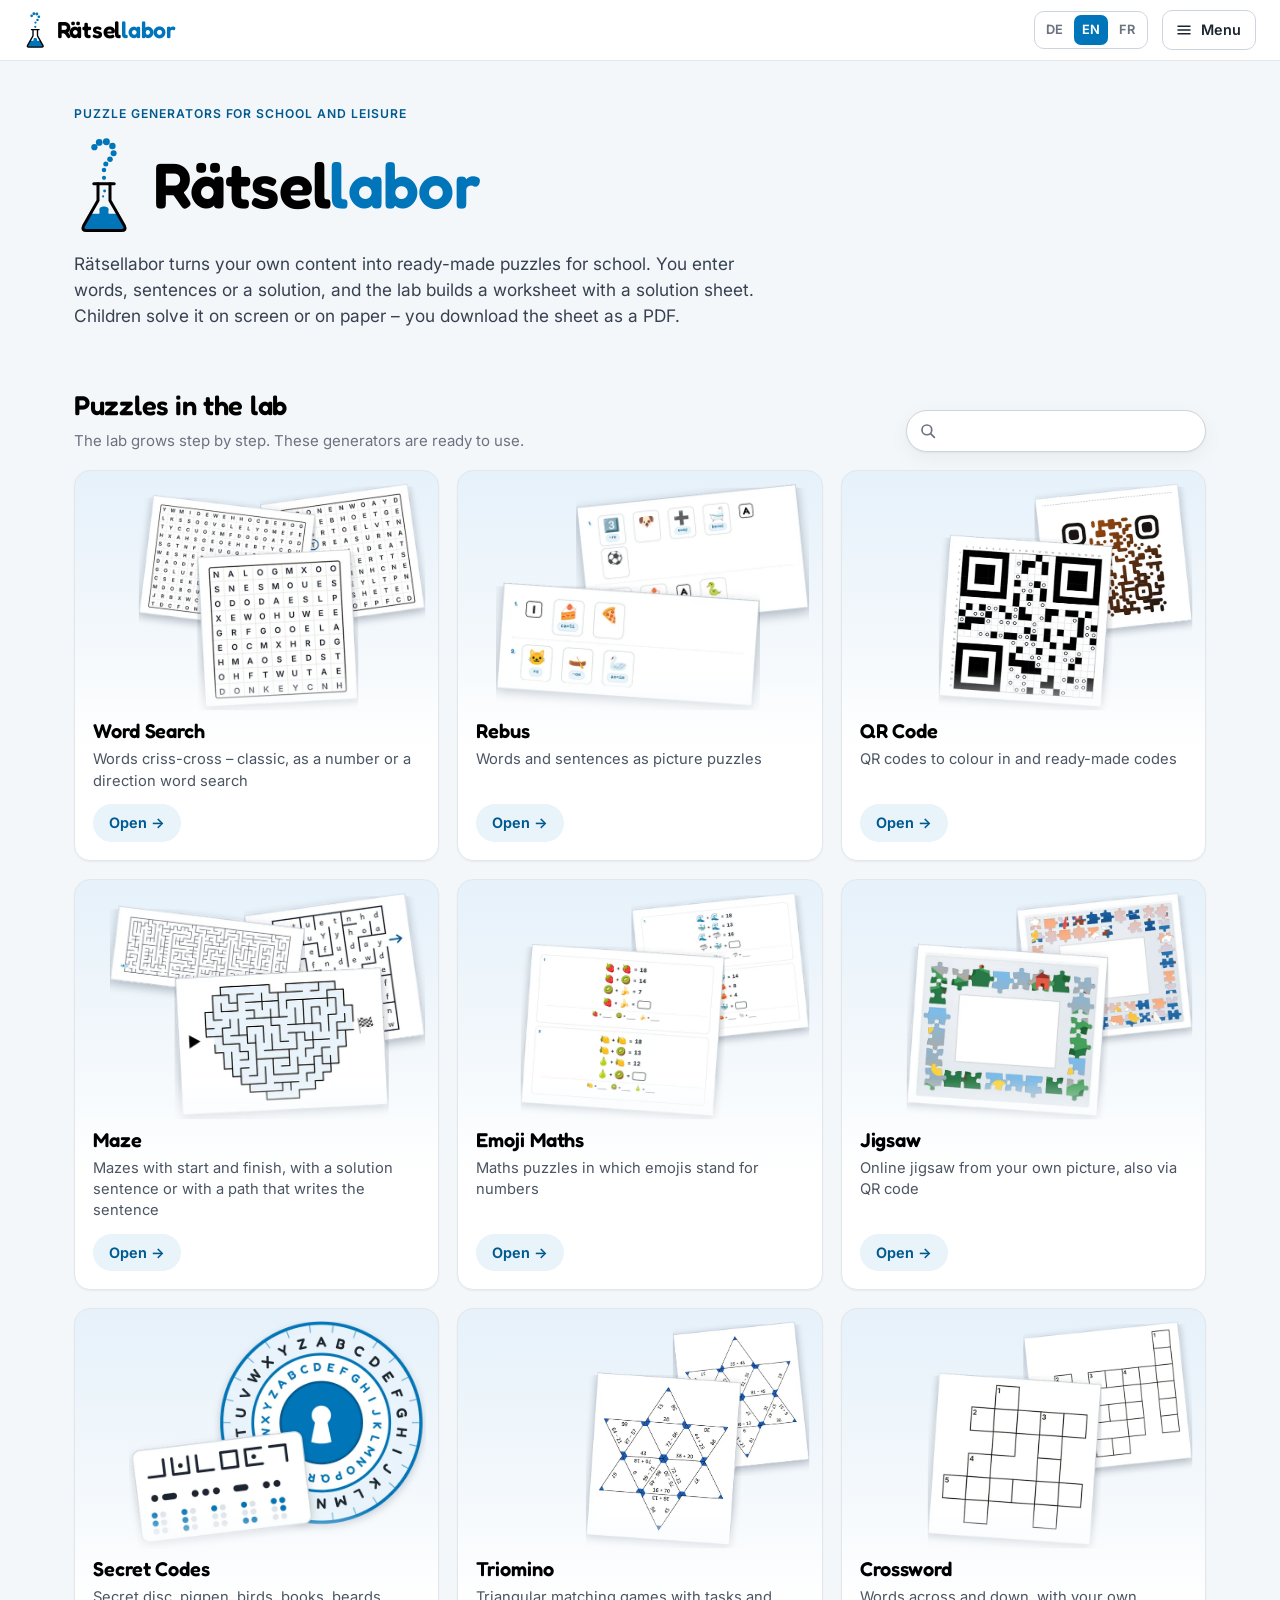
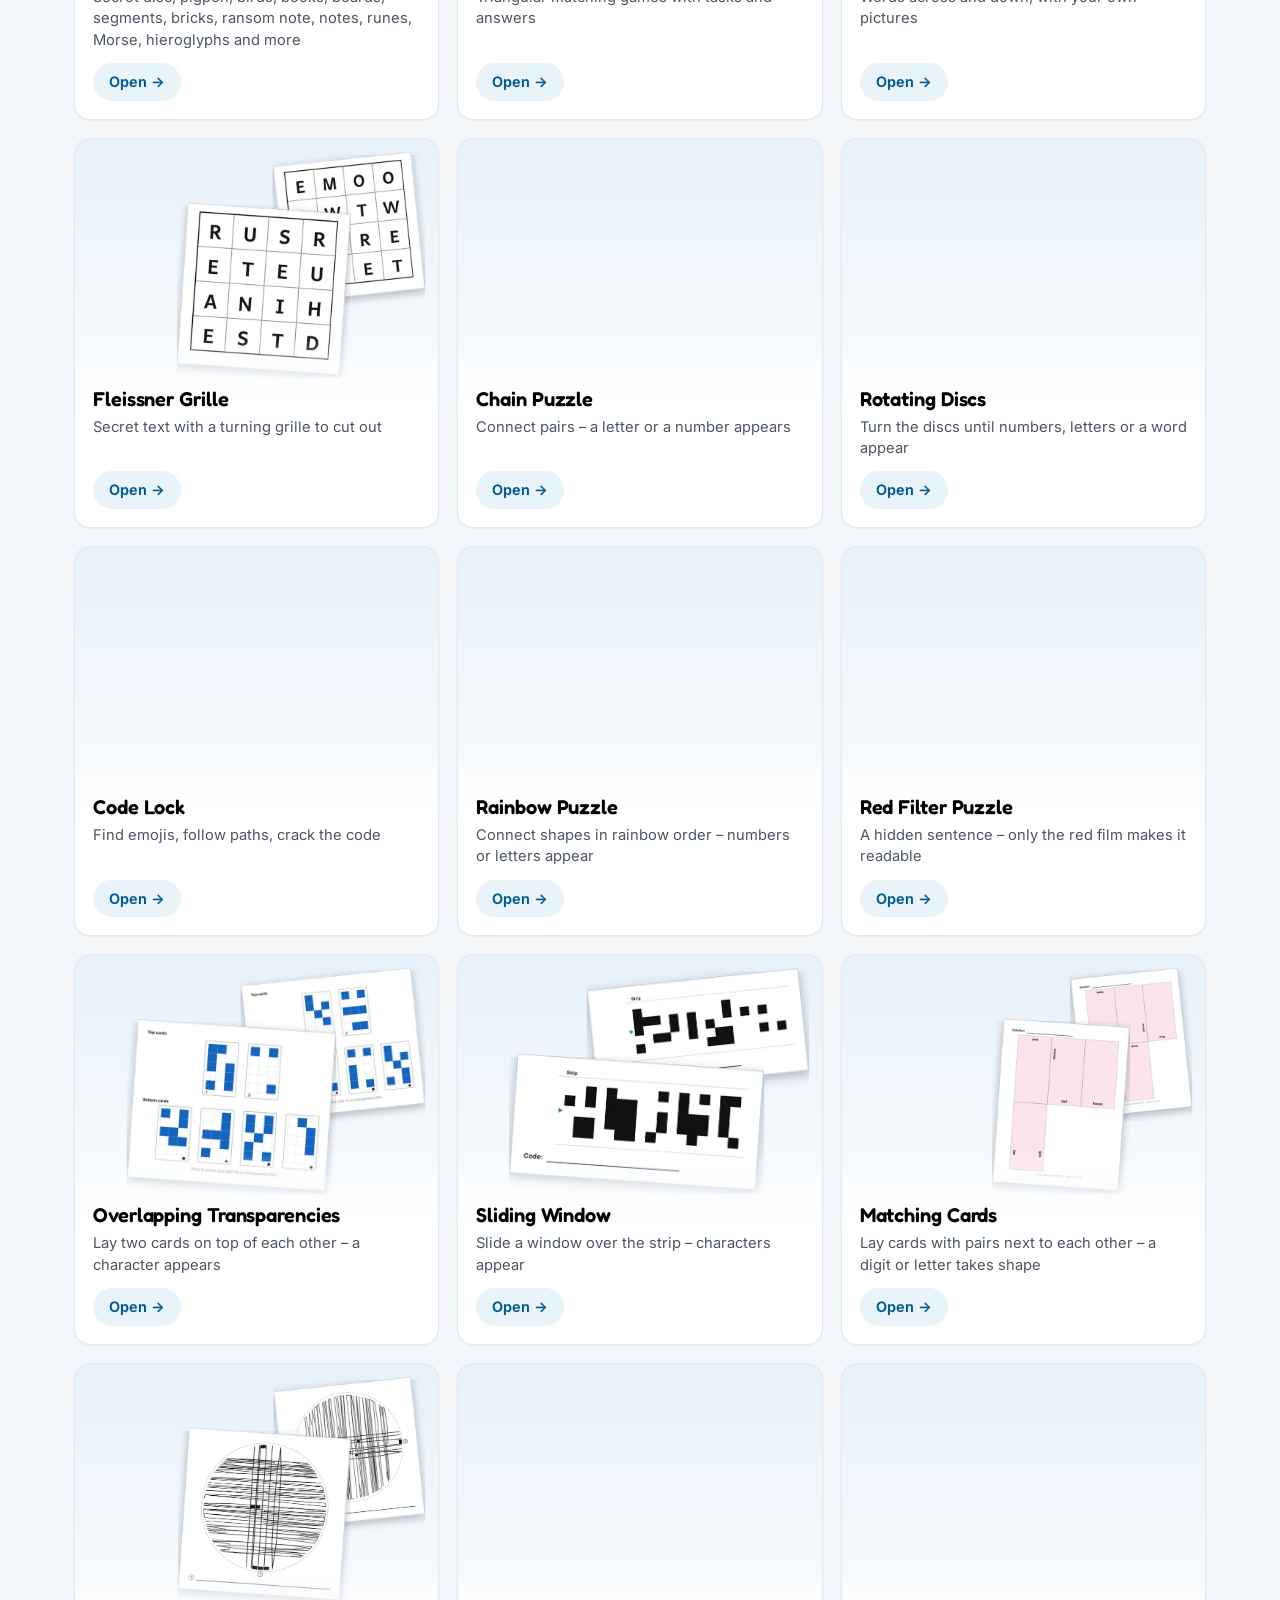
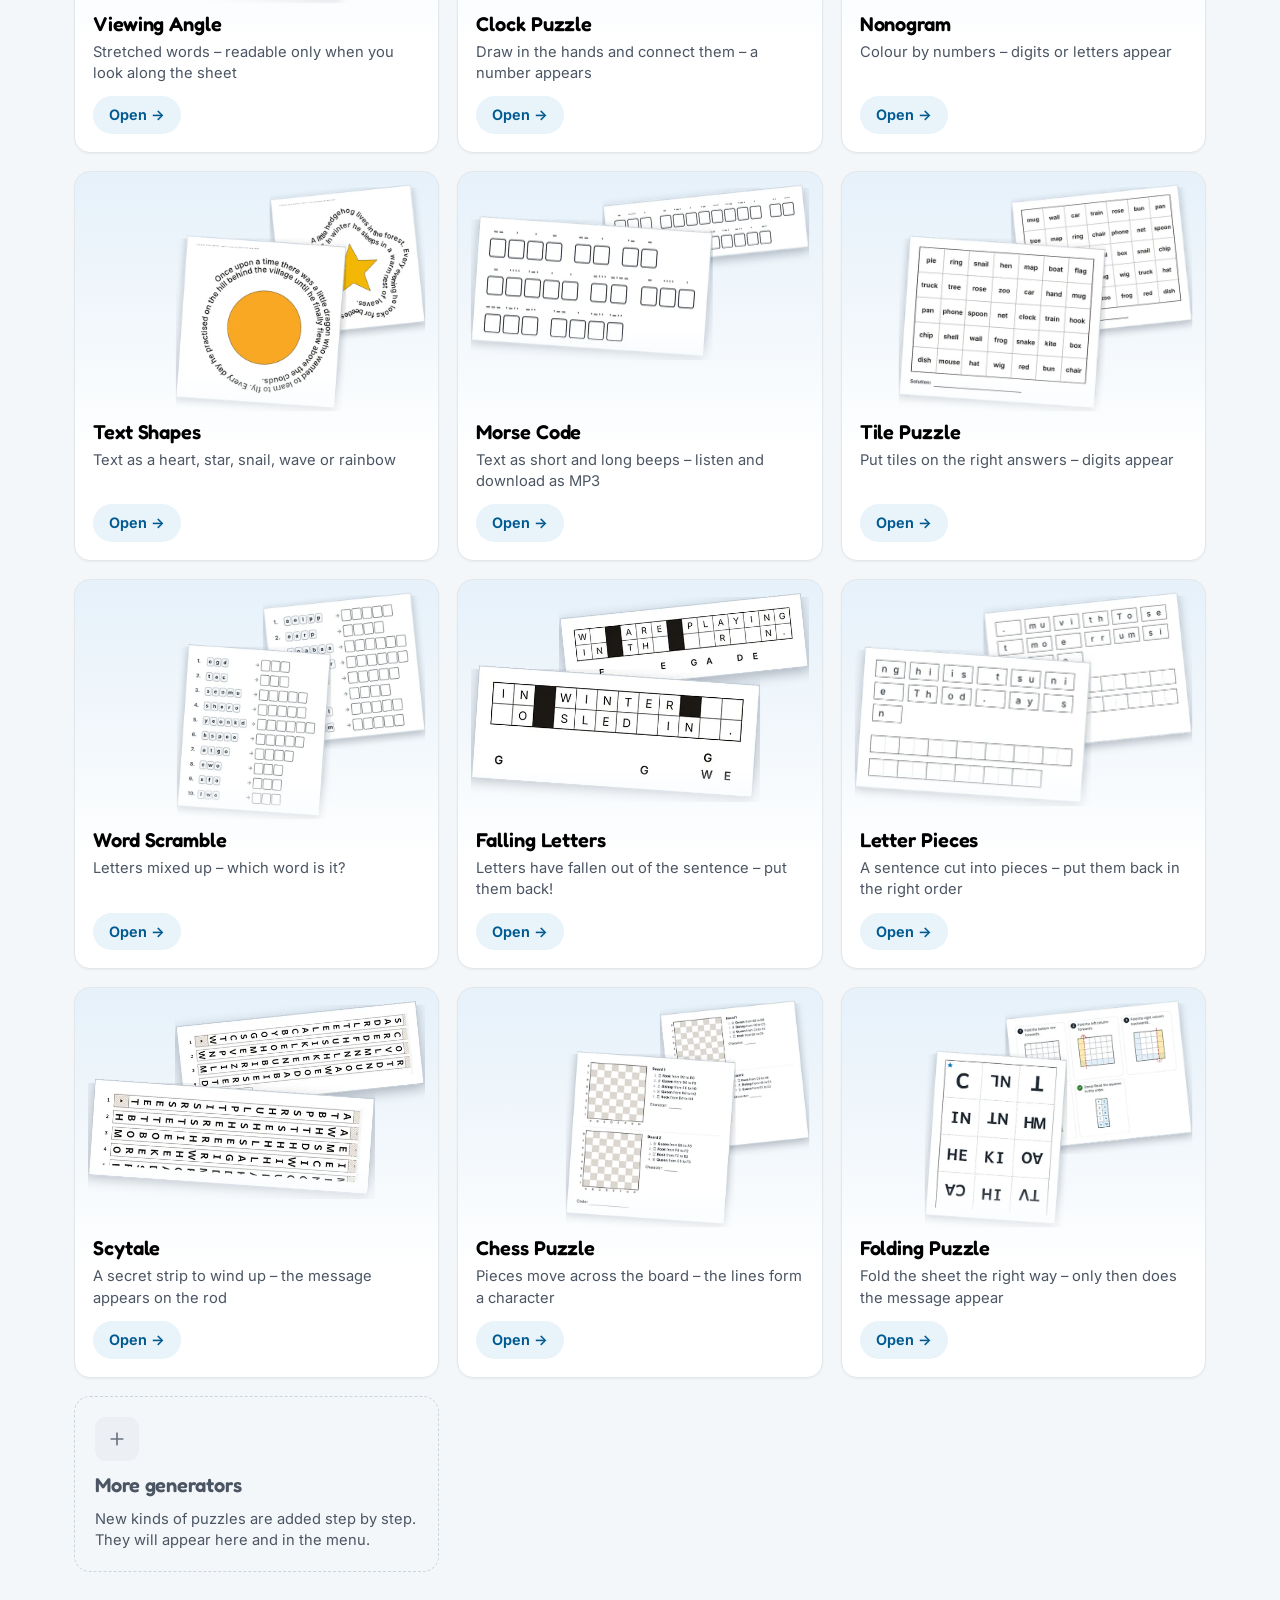
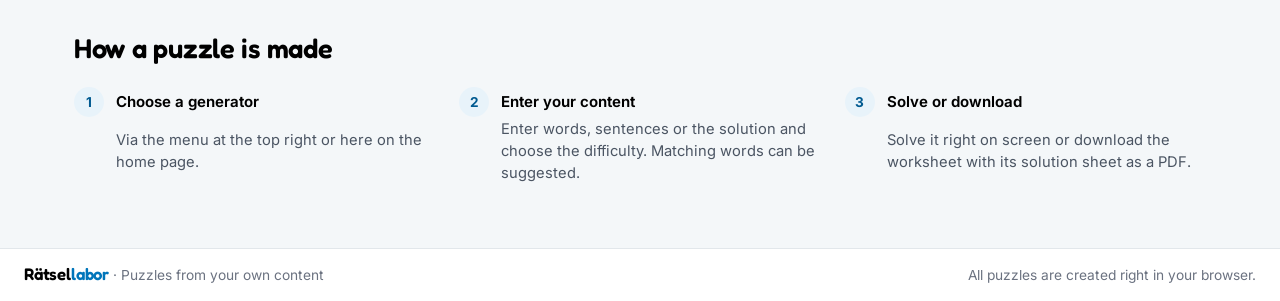
==== commit 39560183: "Neuer Generator: Falträtsel Die Botschaft (Wort, Zahl oder kurzer Satz) wird auf ein Faltblatt verte" ====
--- a/index.html
+++ b/index.html
@@ -142,6 +142,7 @@
 <script src="raetsel/buchstabenteile/buchstabenteile.js"></script>
 <script src="raetsel/skytale/skytale.js"></script>
 <script src="raetsel/schachraetsel/schachraetsel.js"></script>
+<script src="raetsel/faltraetsel/faltraetsel.js"></script>
 <script>Labor.start();</script>
 </body>
 </html>
--- a/gemeinsam/labor.css
+++ b/gemeinsam/labor.css
@@ -239,21 +239,20 @@
 .suche-leer[hidden]{display:none}
 @media (max-width:640px){ .suche{flex:1 1 100%} }
 .raetsel-karten{display:grid;grid-template-columns:repeat(auto-fill,minmax(min(100%,290px),1fr));gap:18px;align-items:stretch}   /* alle Karten gleich gross */
-.raetsel-karte{position:relative;display:flex;flex-direction:column;justify-content:flex-end;min-width:0;min-height:330px;padding:0;overflow:hidden;border:1px solid var(--line);border-radius:16px;
+.raetsel-karte{position:relative;display:flex;flex-direction:column;justify-content:flex-start;min-width:0;padding:0;overflow:hidden;border:1px solid var(--line);border-radius:16px;
   background:linear-gradient(180deg,#E6F1FA 0%,#F3F8FC 42%,var(--card) 72%);
   color:inherit;text-decoration:none;box-shadow:0 1px 2px rgba(16,24,40,.05);transition:border-color .15s,box-shadow .2s,transform .2s}
 a.raetsel-karte:hover{border-color:var(--accent);box-shadow:0 12px 30px rgba(0,117,186,.22);transform:translateY(-2px)}
 a.raetsel-karte:focus-visible{outline:3px solid var(--accent-2);outline-offset:2px}
-/* Beispielrätsel oben rechts: etwa 60 % breit, blendet nach unten und nach links in die Kachel aus.
-   Die Bilder haben einen durchsichtigen Grund (gemeinsam/vorschau/*.webp). */
-.karte-bild{position:absolute;top:0;right:0;width:62%;height:66%;display:block;pointer-events:none;
-  -webkit-mask-image:linear-gradient(to bottom,#000 30%,transparent 90%),linear-gradient(to right,transparent 0%,#000 28%);
-  -webkit-mask-composite:source-in;mask-image:linear-gradient(to bottom,#000 30%,transparent 90%),linear-gradient(to right,transparent 0%,#000 28%);mask-composite:intersect}
-.karte-bild img{position:absolute;top:14px;right:14px;width:calc(100% - 14px);height:calc(100% - 14px);object-fit:contain;object-position:top right;
+/* Beispielrätsel oben: Papierblätter, leicht schräg übereinander (gemeinsam/vorschau/*.webp, durchsichtiger Grund).
+   Das Bild sitzt oben rechts, so gross es ins Feld passt, und blendet nur ganz unten schwach aus; Titel und Text stehen darunter. */
+.karte-bild{position:relative;flex:none;height:228px;margin:12px 12px 8px;display:block;pointer-events:none}
+.karte-bild img{position:absolute;top:0;right:0;width:auto;height:auto;max-width:100%;max-height:100%;
+  -webkit-mask-image:linear-gradient(to bottom,#000 82%,rgba(0,0,0,.25) 100%);mask-image:linear-gradient(to bottom,#000 82%,rgba(0,0,0,.25) 100%);
   transform-origin:top right;transition:transform .35s ease}
-a.raetsel-karte:hover .karte-bild img{transform:scale(1.05)}
+a.raetsel-karte:hover .karte-bild img{transform:scale(1.03)}
 .karte-bild.ohne{display:none}
-.karte-text{position:relative;z-index:1;display:grid;gap:6px;padding:0 18px 8px}
+.karte-text{position:relative;z-index:1;flex:1 0 auto;display:grid;align-content:start;gap:6px;padding:0 18px 8px}
 .raetsel-karte h3{font-family:var(--display);font-weight:600;font-size:1.25rem;letter-spacing:-.005em;line-height:1.2;margin:0;color:var(--ink)}
 .raetsel-karte p{margin:0;font-size:.92rem;line-height:1.45;color:#4B5563}
 .oeffnen{position:relative;z-index:1;align-self:flex-start;margin:4px 18px 18px;display:inline-flex;align-items:center;padding:8px 16px;border-radius:999px;background:var(--accent-soft);
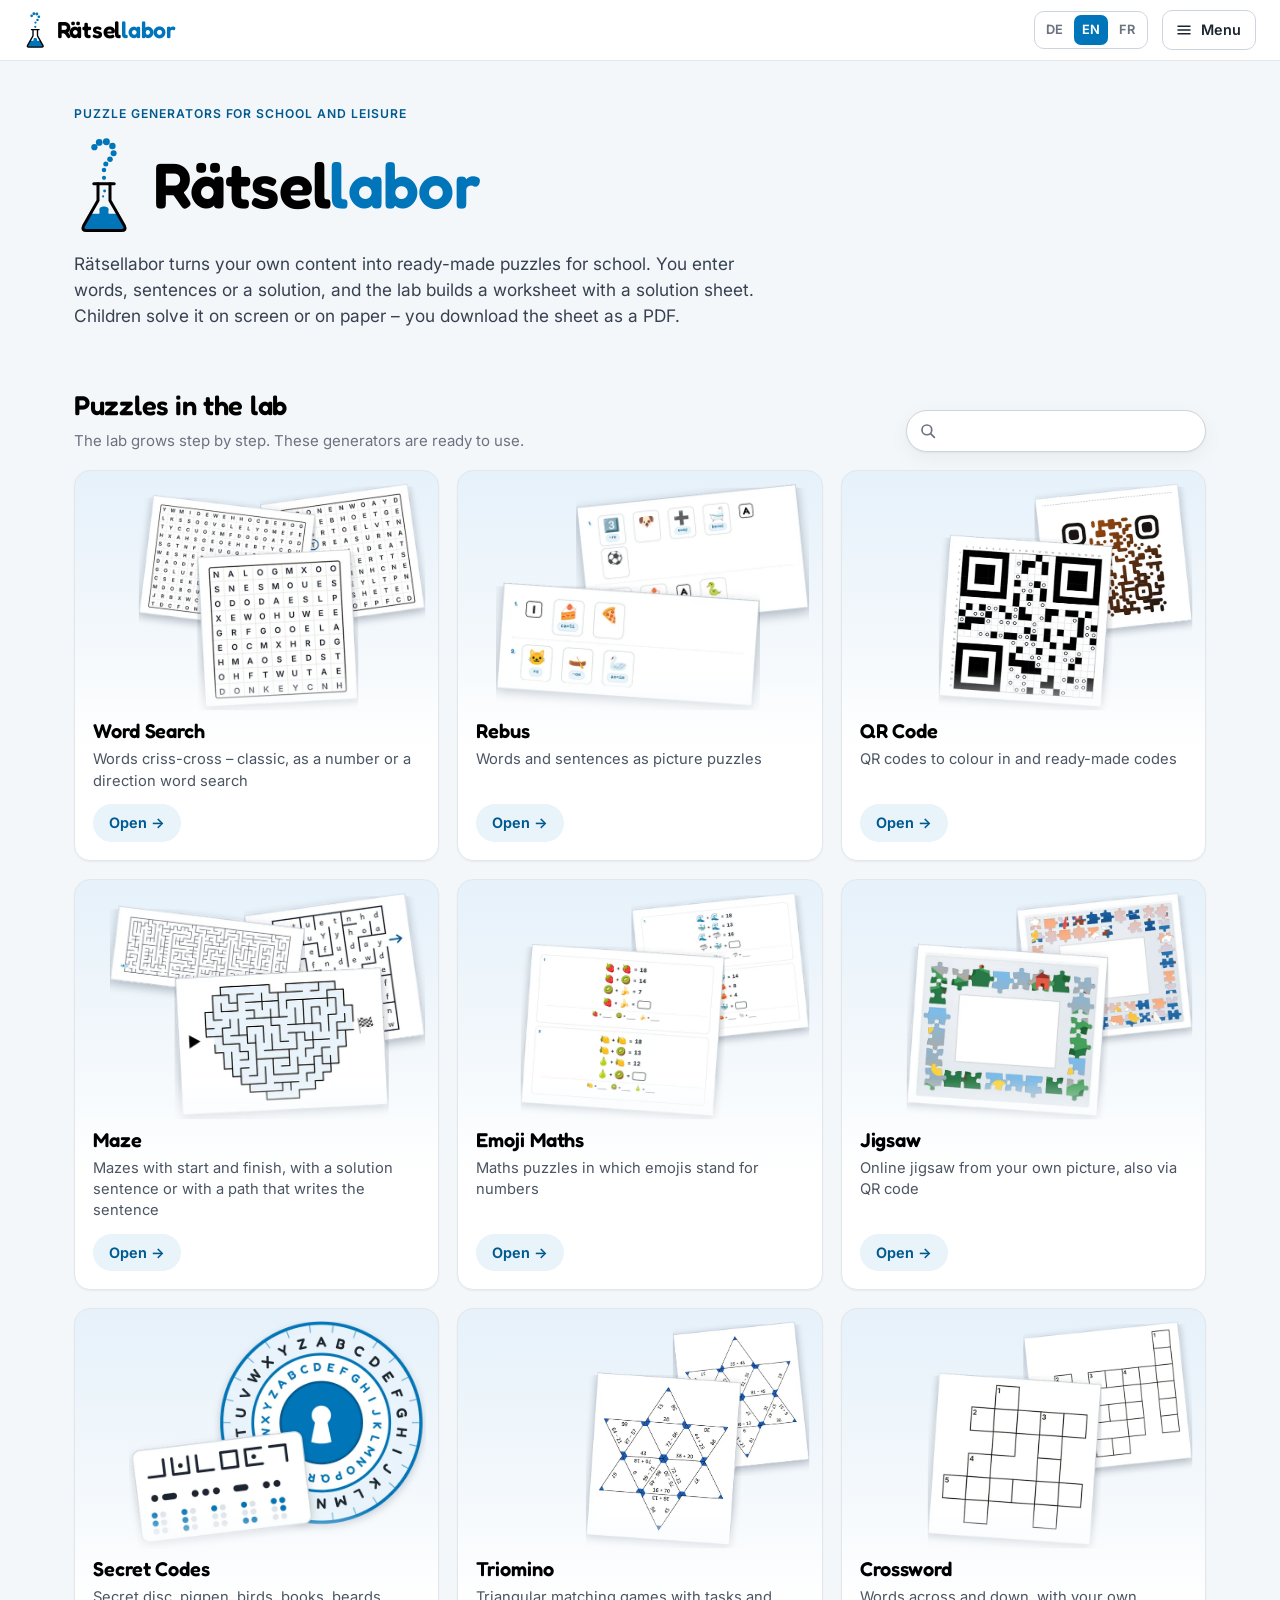
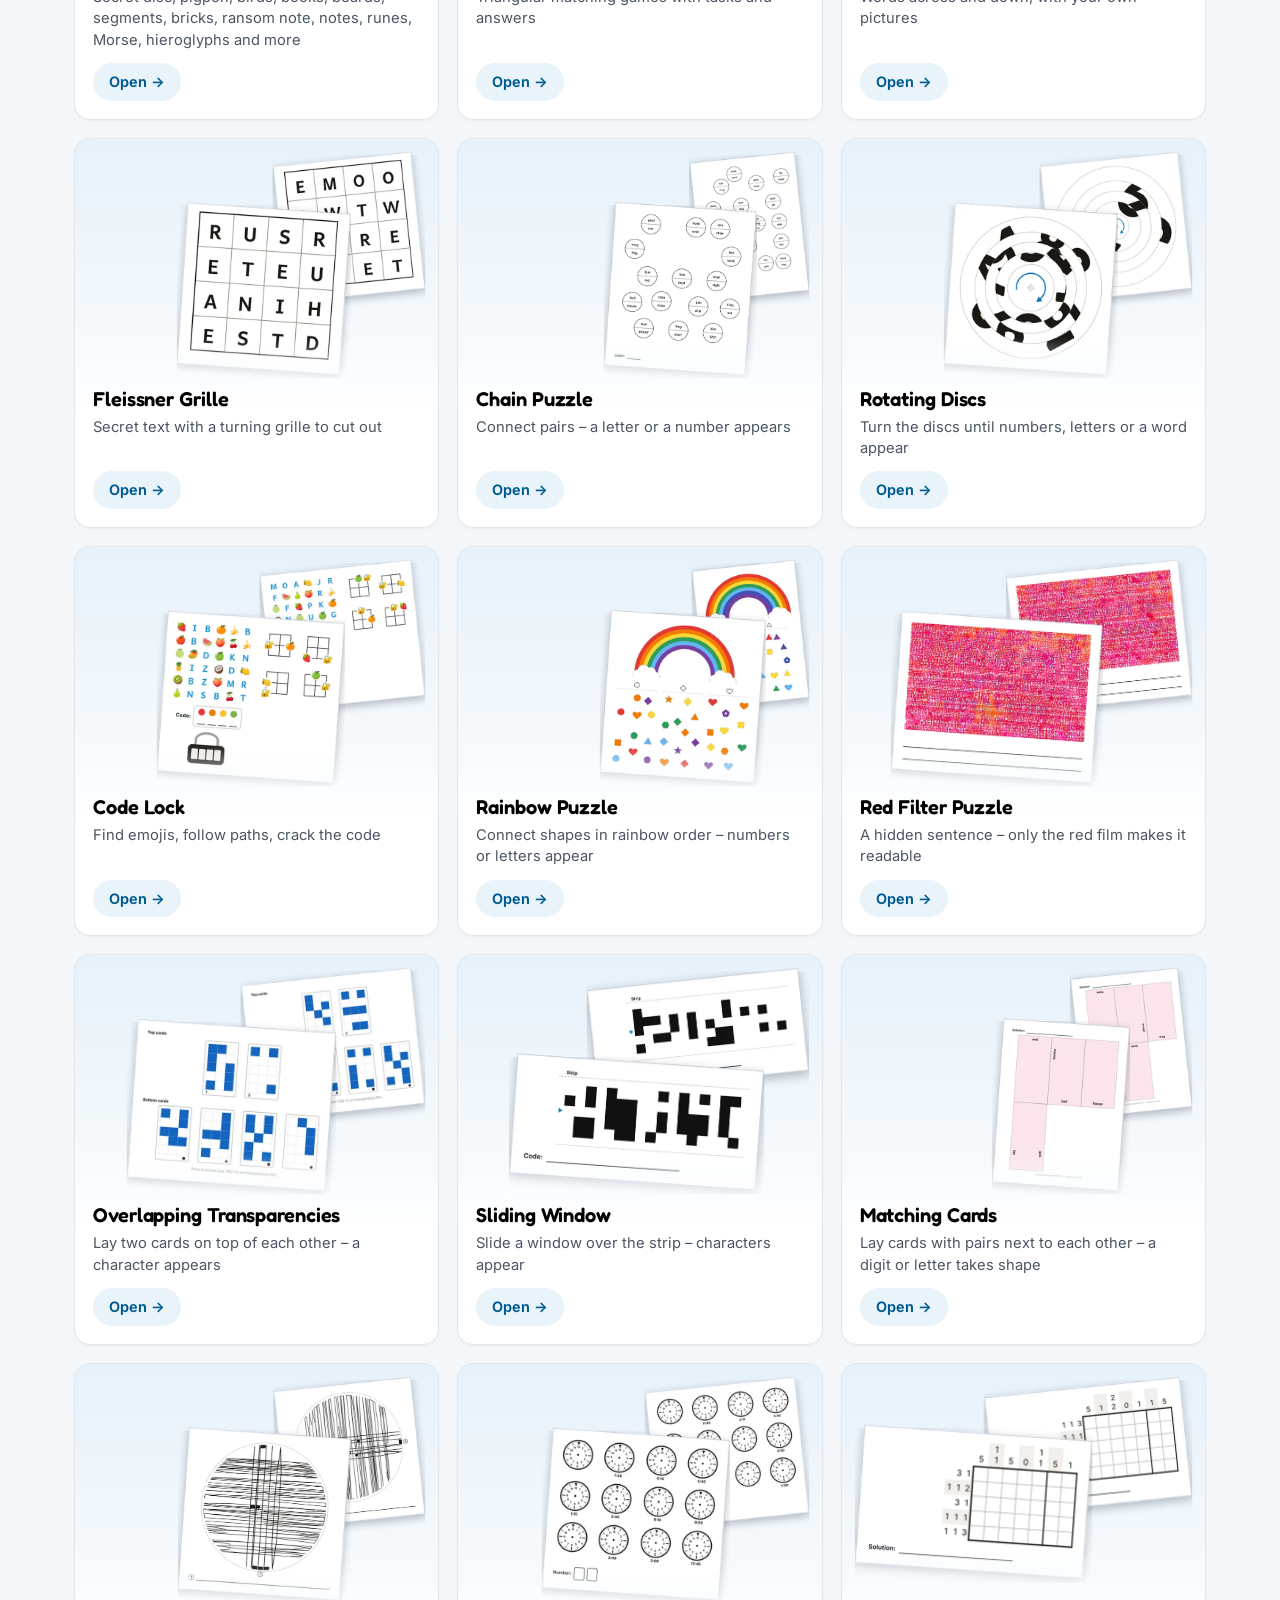
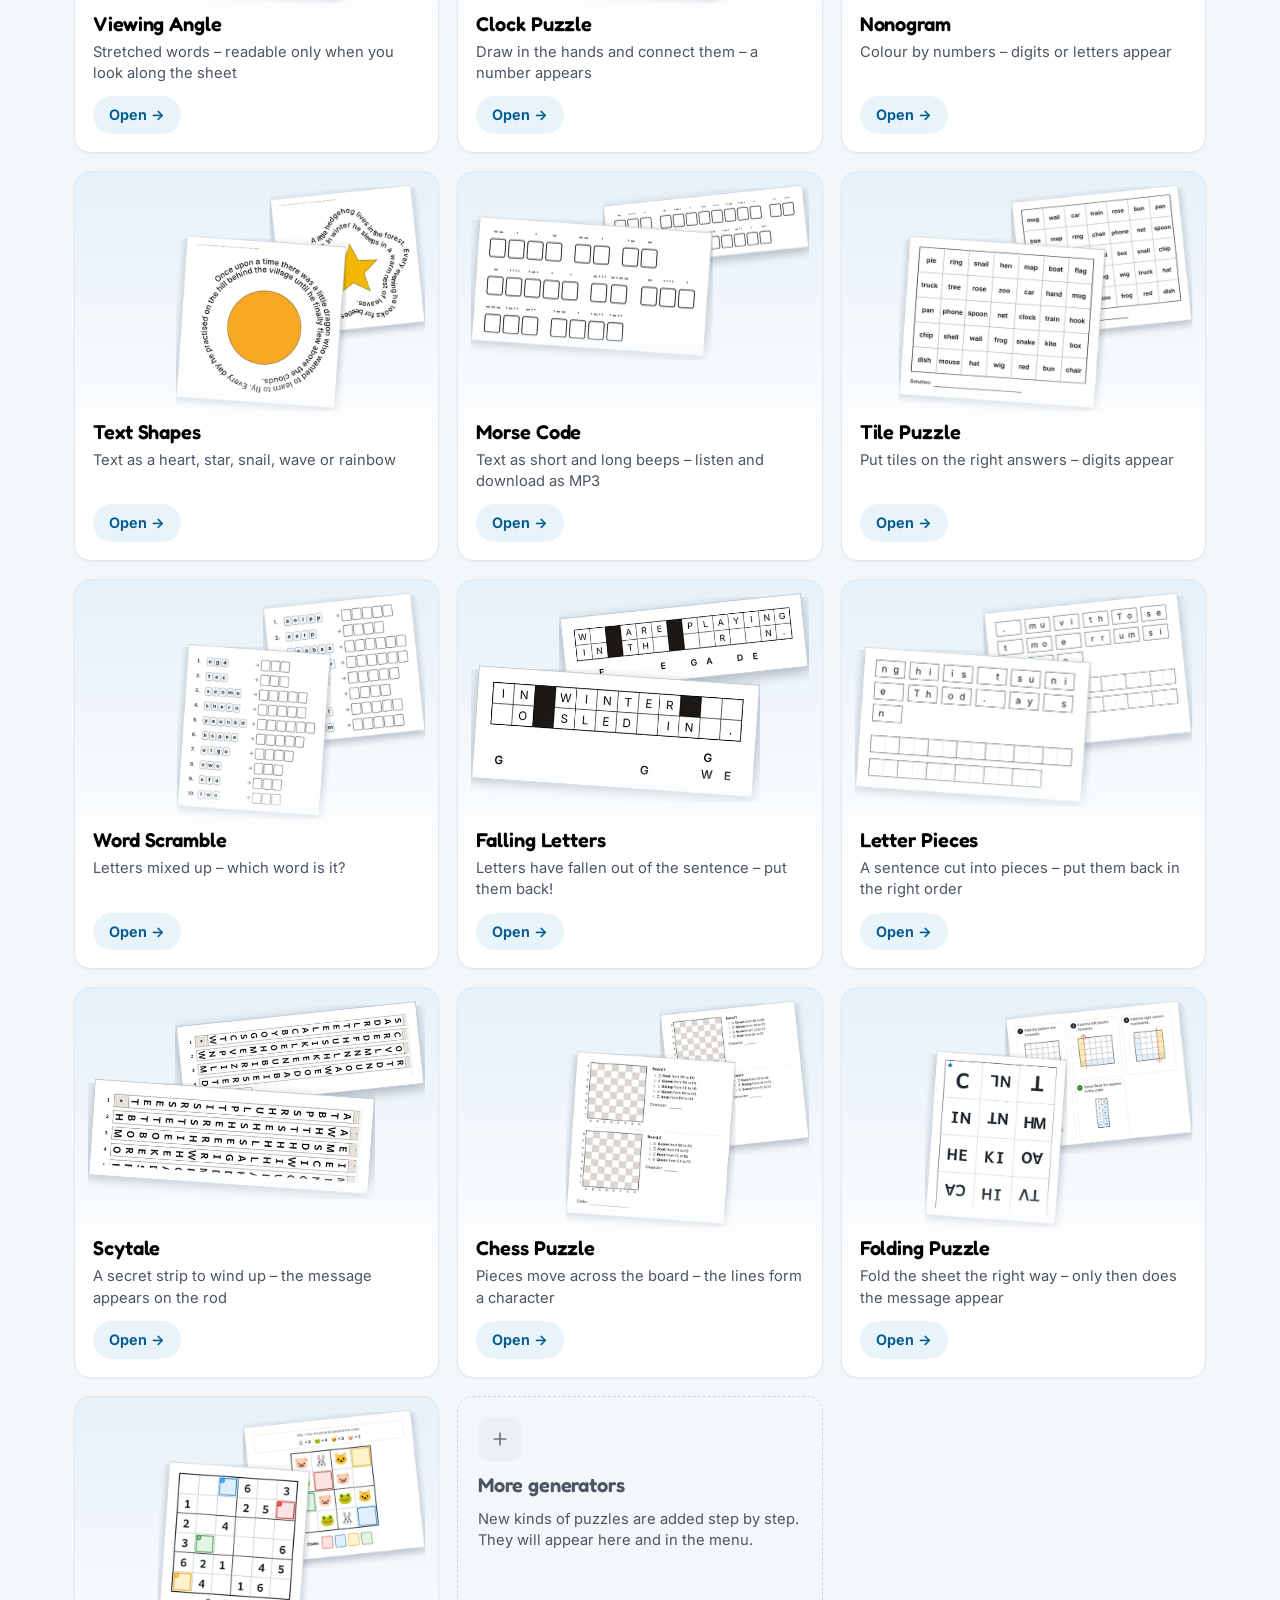
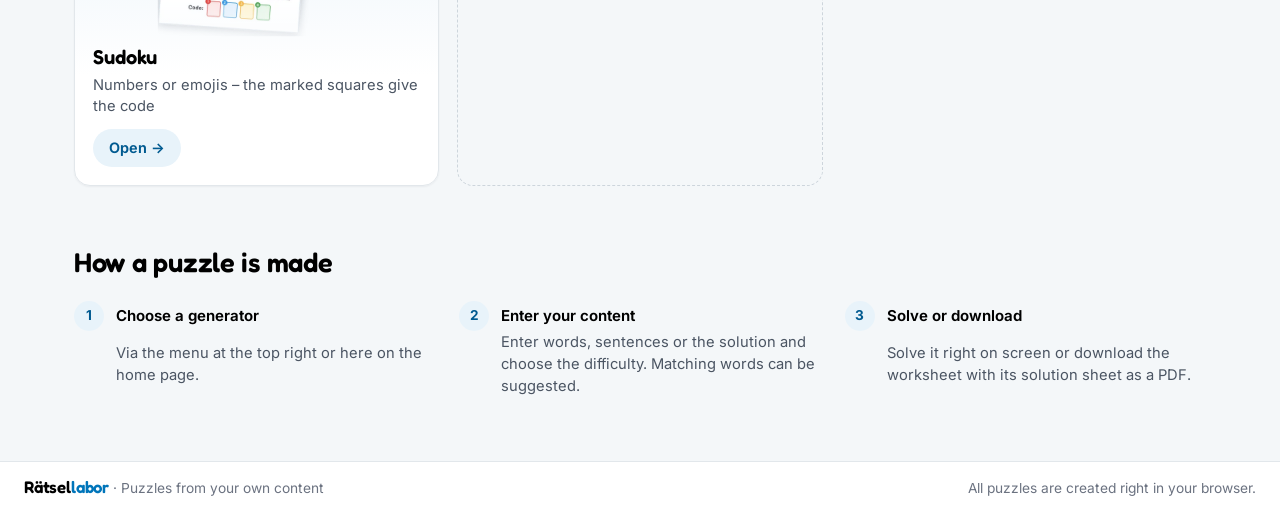
==== commit dde9eb00: "Neuer Generator: Sudoku mit Code (4 × 4, 6 × 6, 9 × 9) Sudoku mit Zahlen oder Emojis, immer eindeuti" ====
--- a/index.html
+++ b/index.html
@@ -143,6 +143,7 @@
 <script src="raetsel/skytale/skytale.js"></script>
 <script src="raetsel/schachraetsel/schachraetsel.js"></script>
 <script src="raetsel/faltraetsel/faltraetsel.js"></script>
+<script src="raetsel/sudoku/sudoku.js"></script>
 <script>Labor.start();</script>
 </body>
 </html>
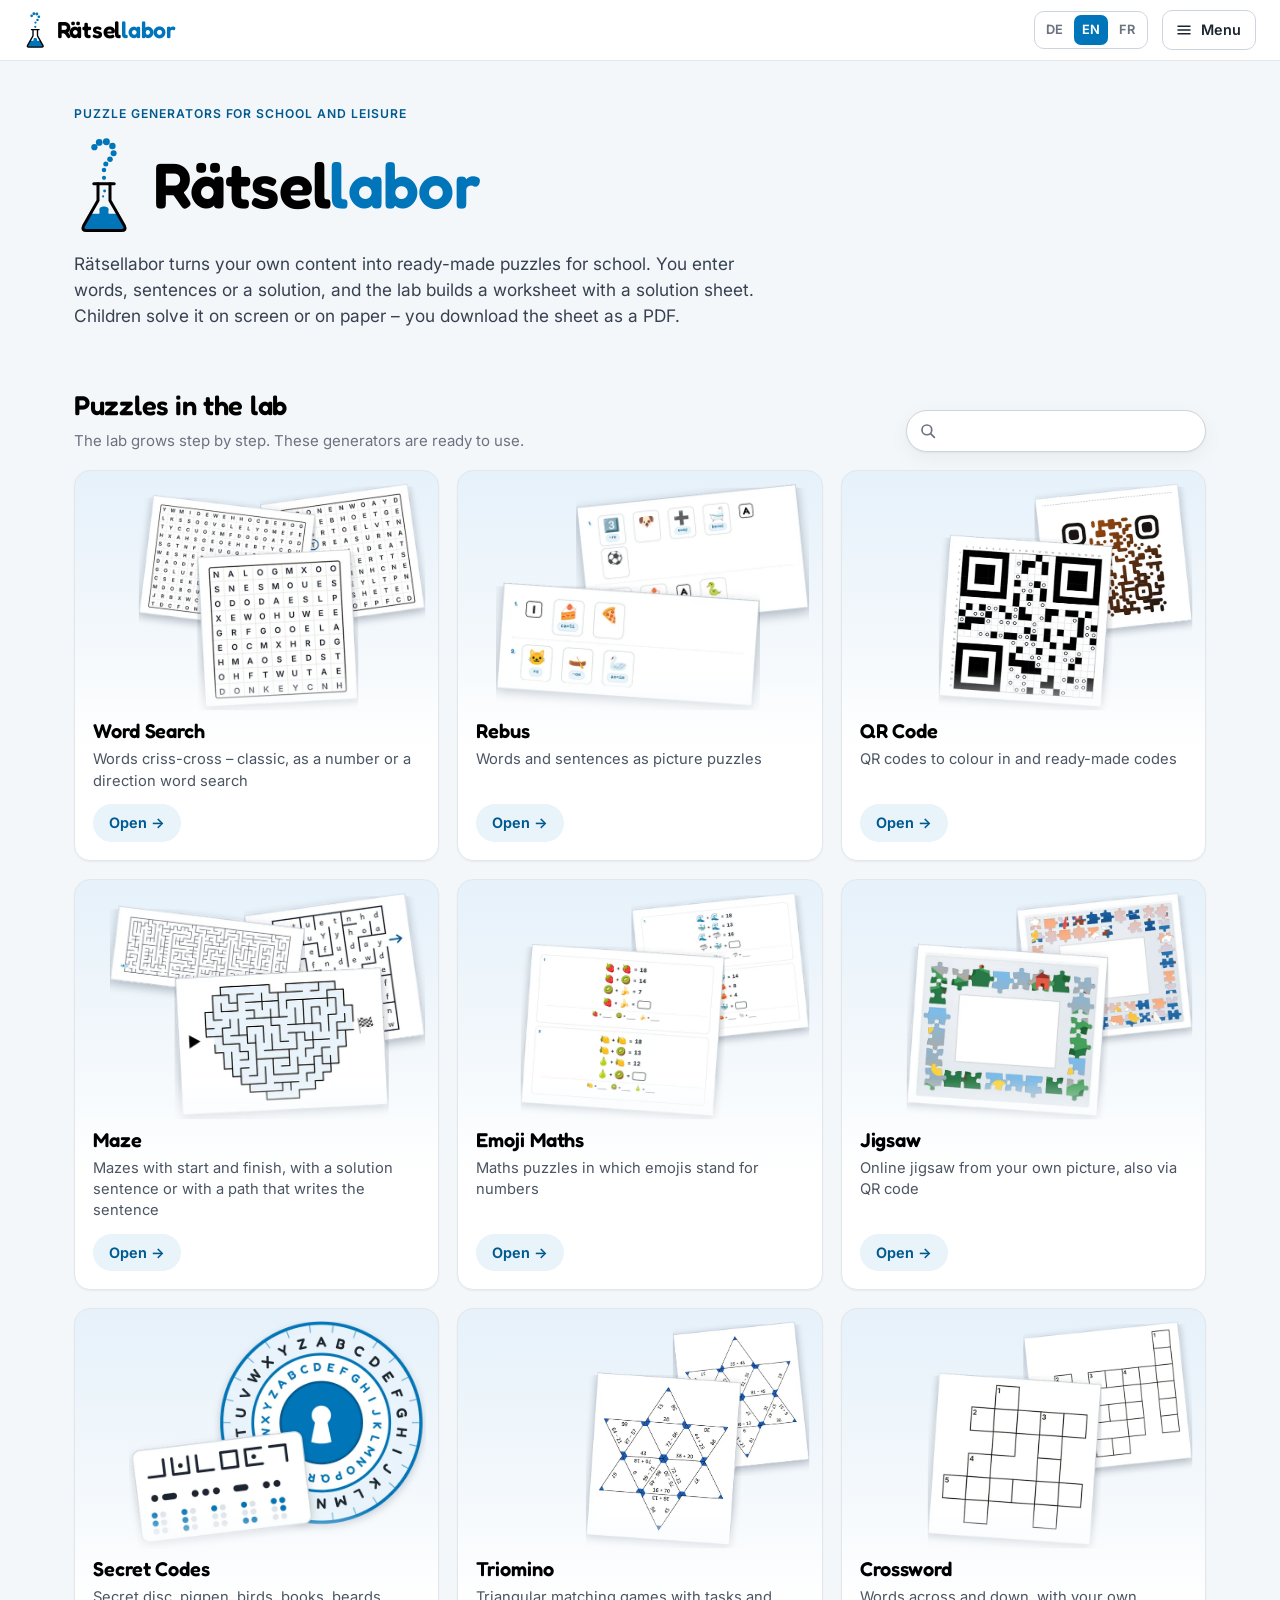
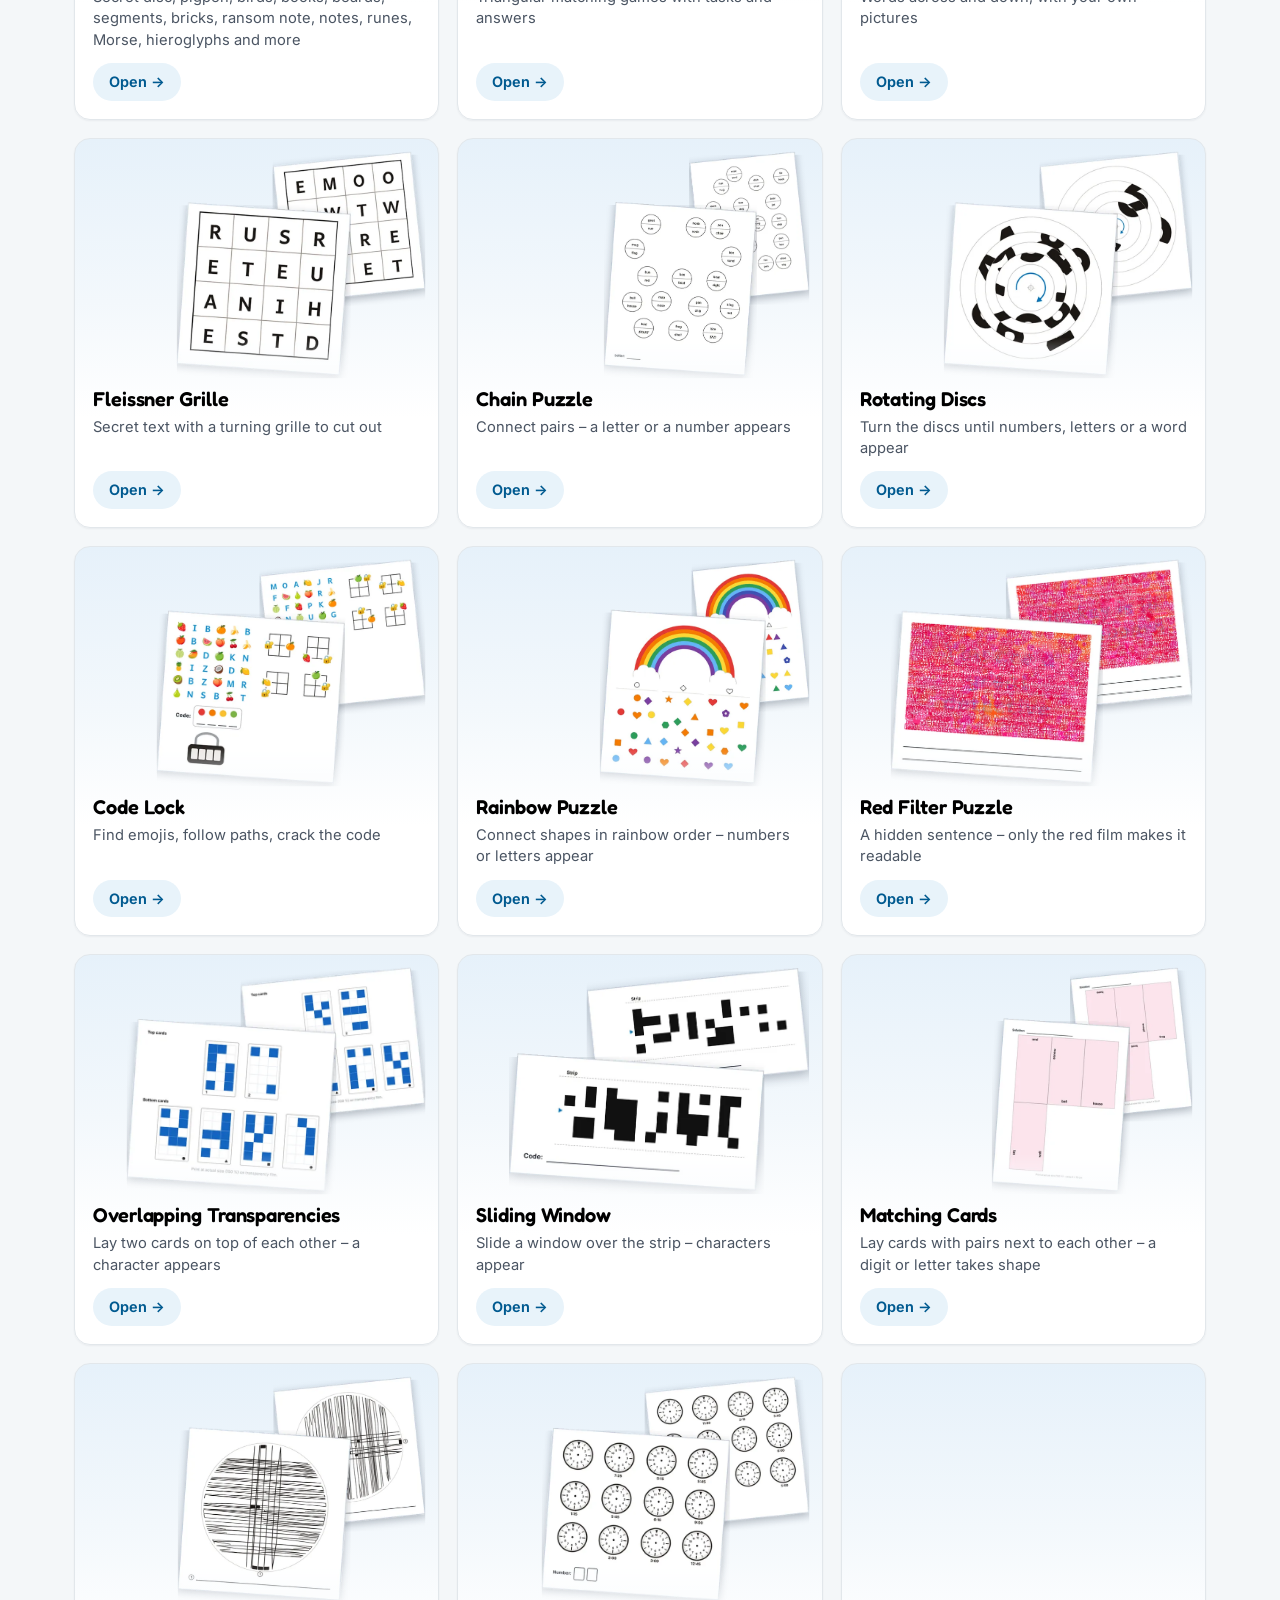
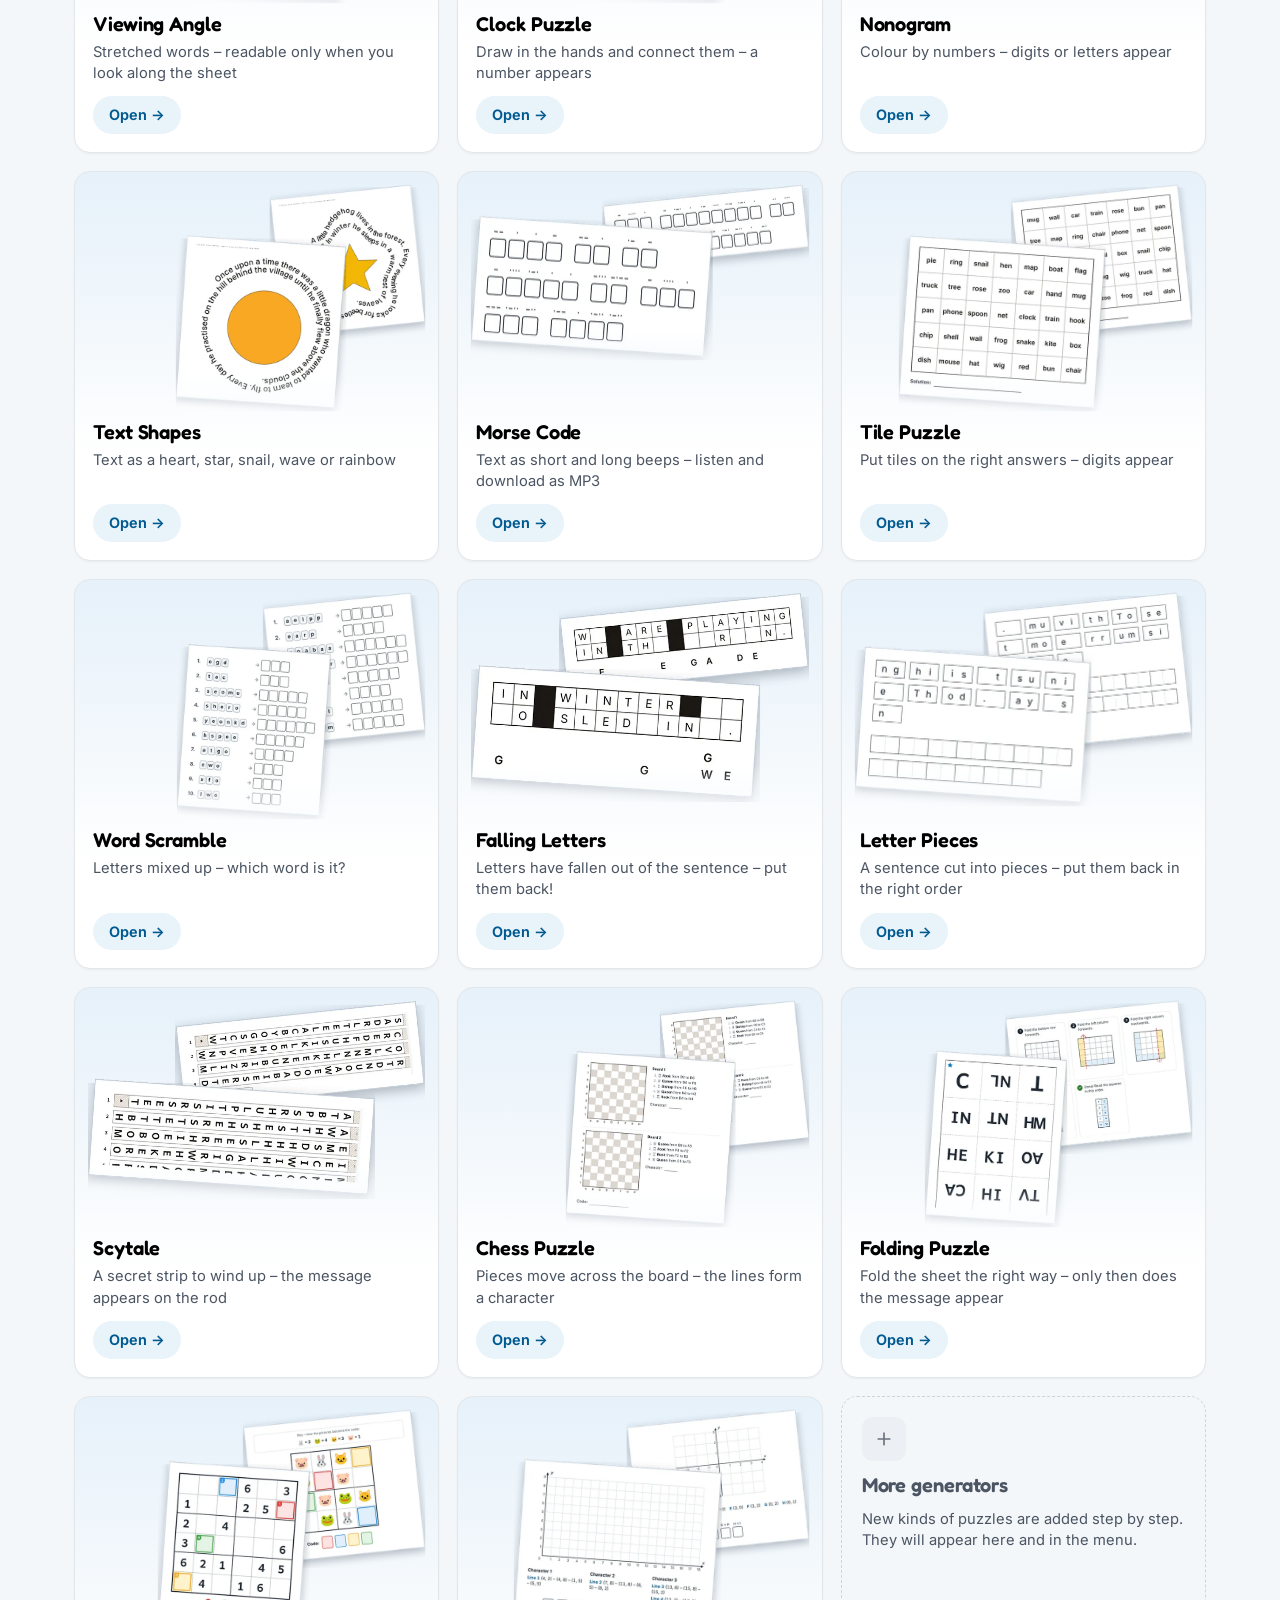
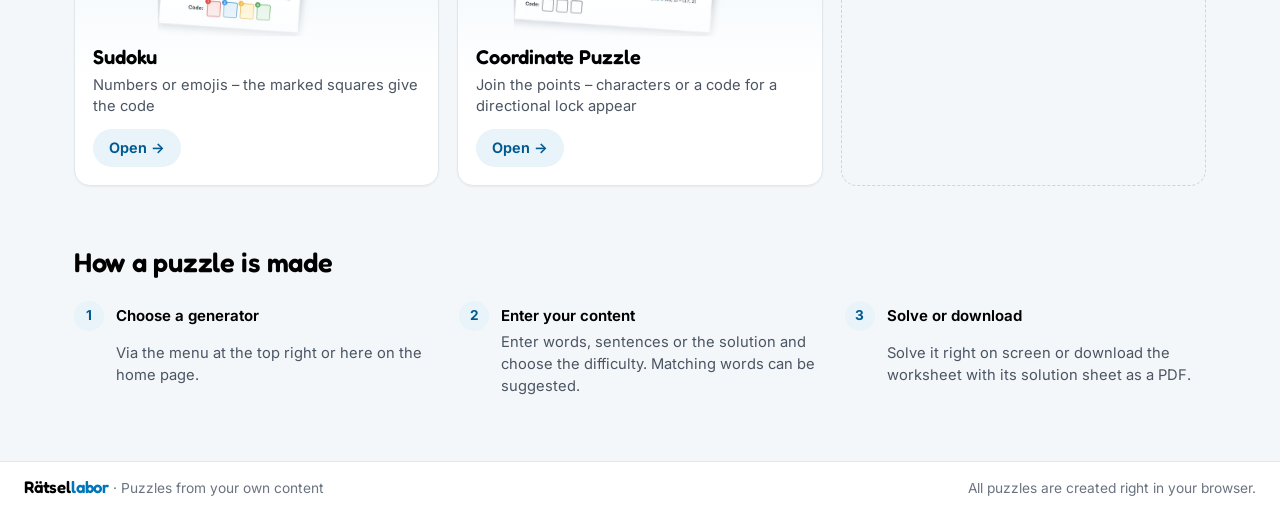
==== commit 7c019c8f: "Neuer Generator: Koordinaten-Rätsel (Zeichen oder Richtungsschloss) Zwei Arten: «Zeichen zeichnen» –" ====
--- a/index.html
+++ b/index.html
@@ -144,6 +144,7 @@
 <script src="raetsel/schachraetsel/schachraetsel.js"></script>
 <script src="raetsel/faltraetsel/faltraetsel.js"></script>
 <script src="raetsel/sudoku/sudoku.js"></script>
+<script src="raetsel/koordinaten/koordinaten.js"></script>
 <script>Labor.start();</script>
 </body>
 </html>
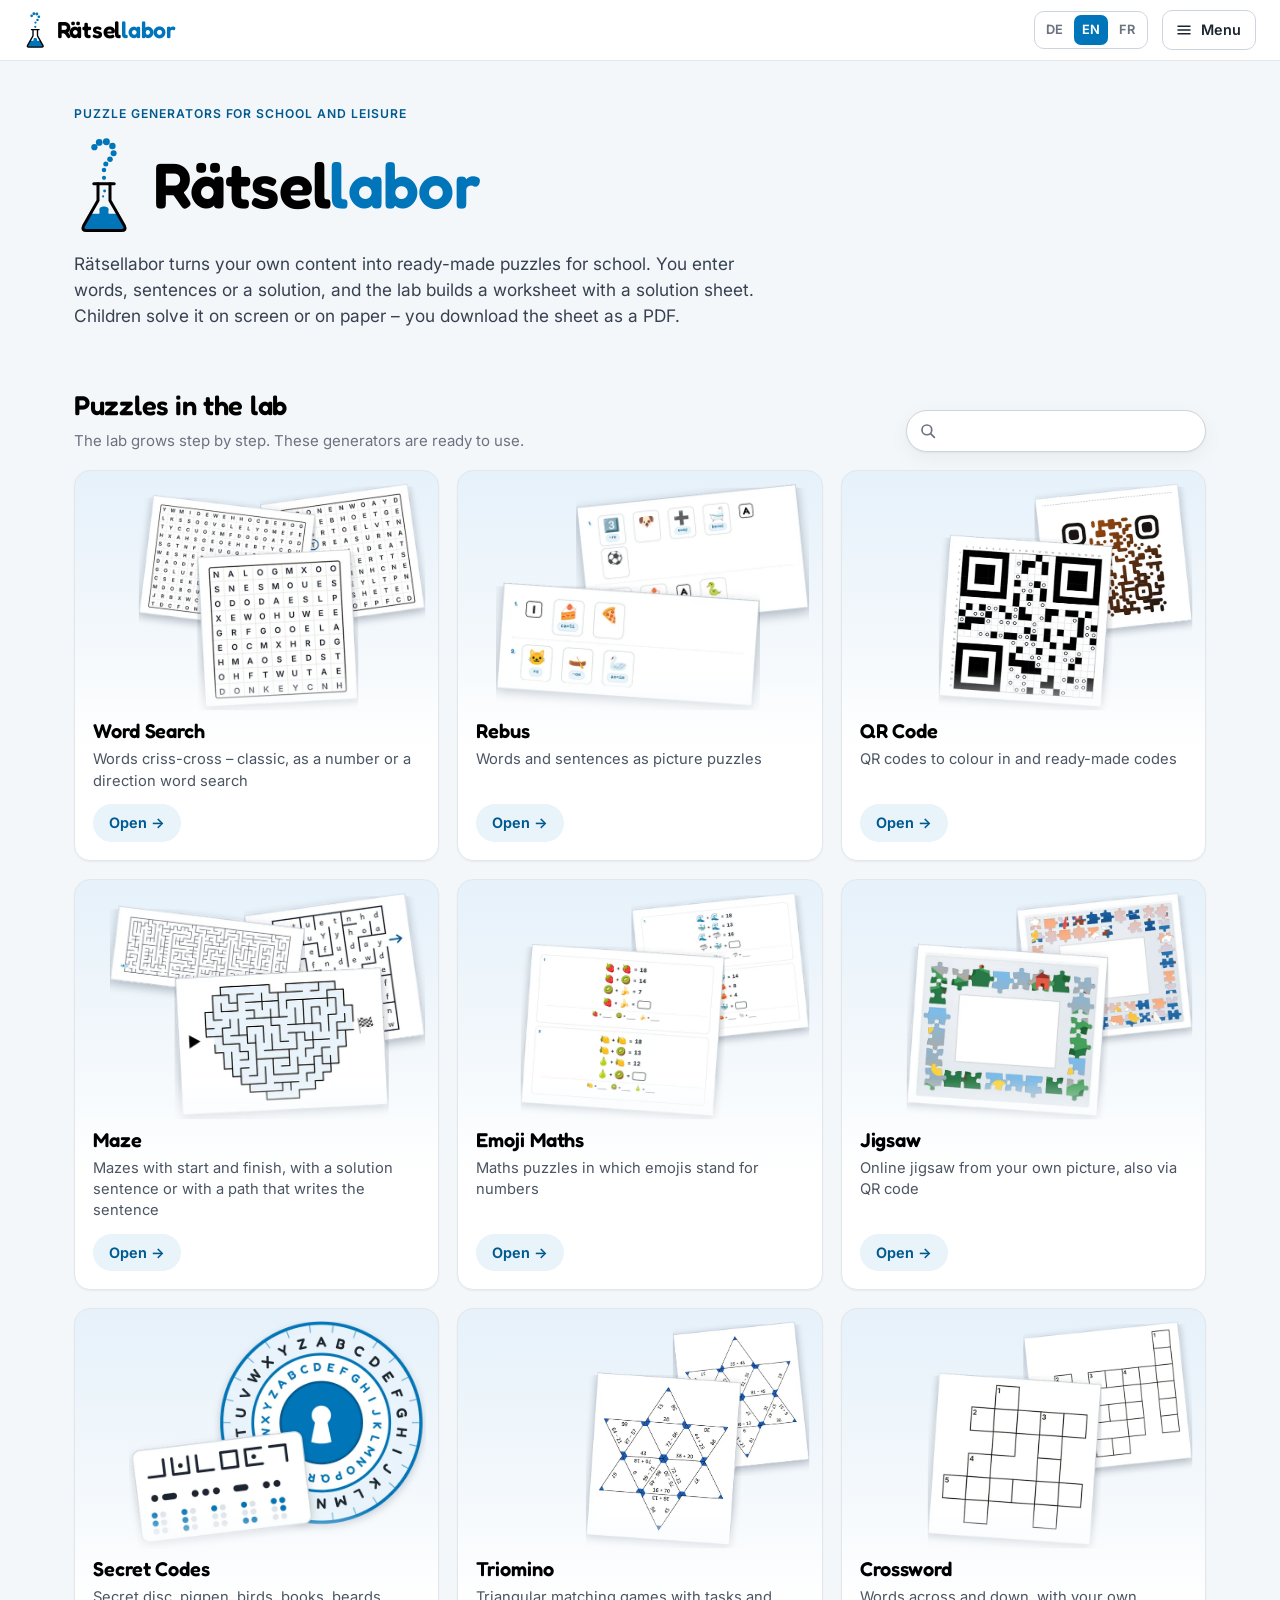
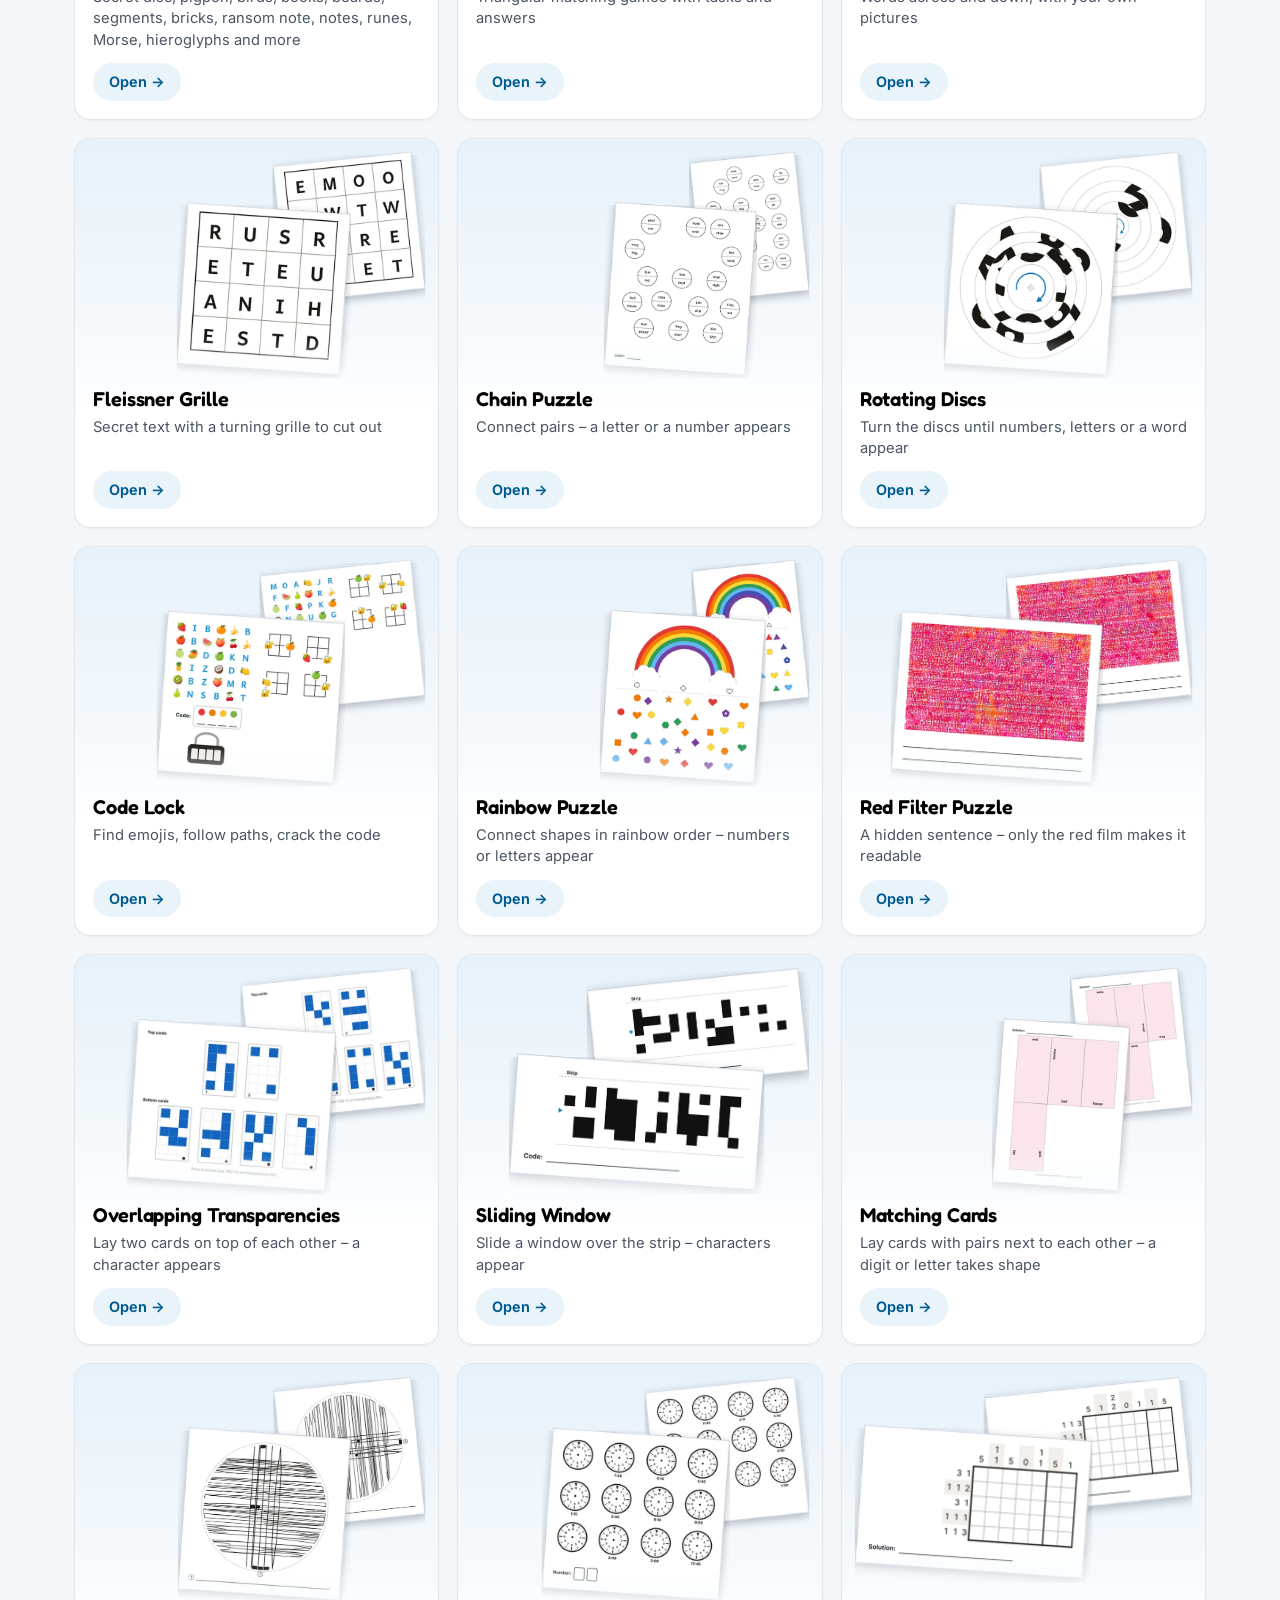
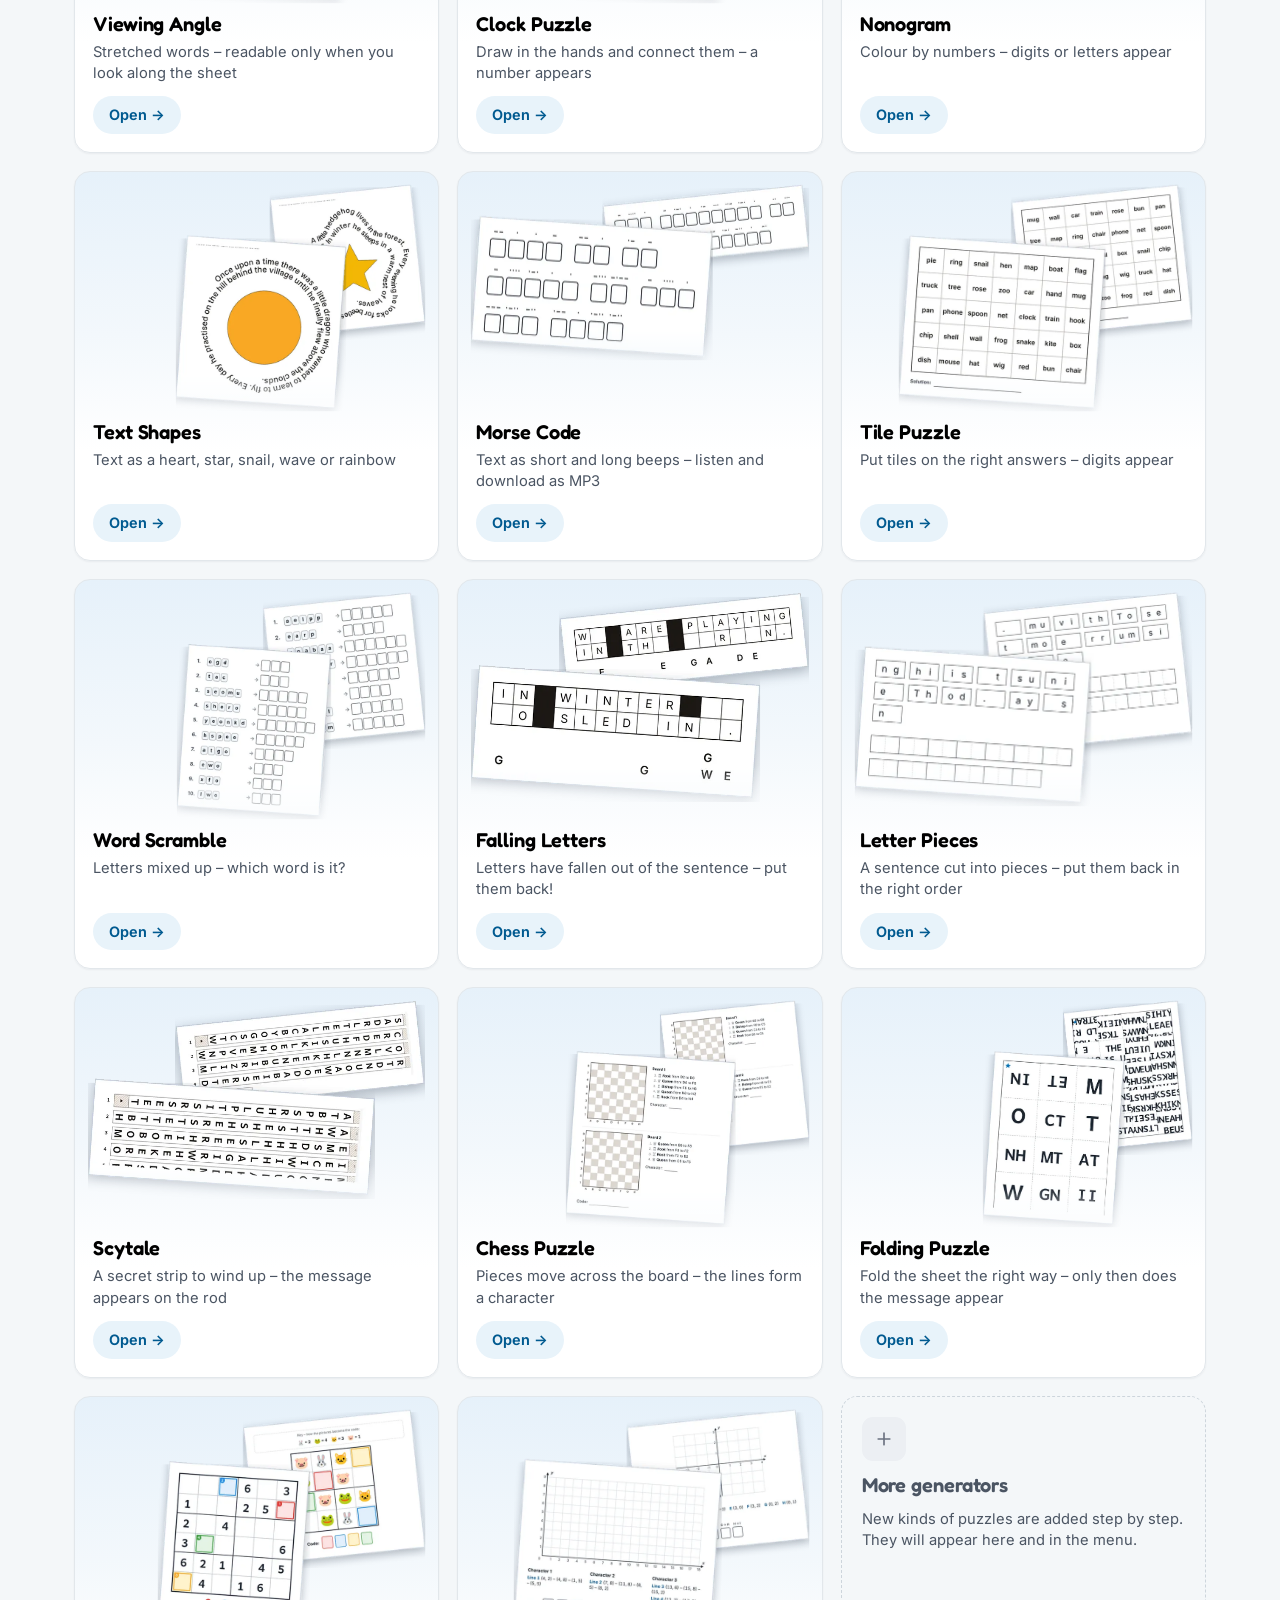
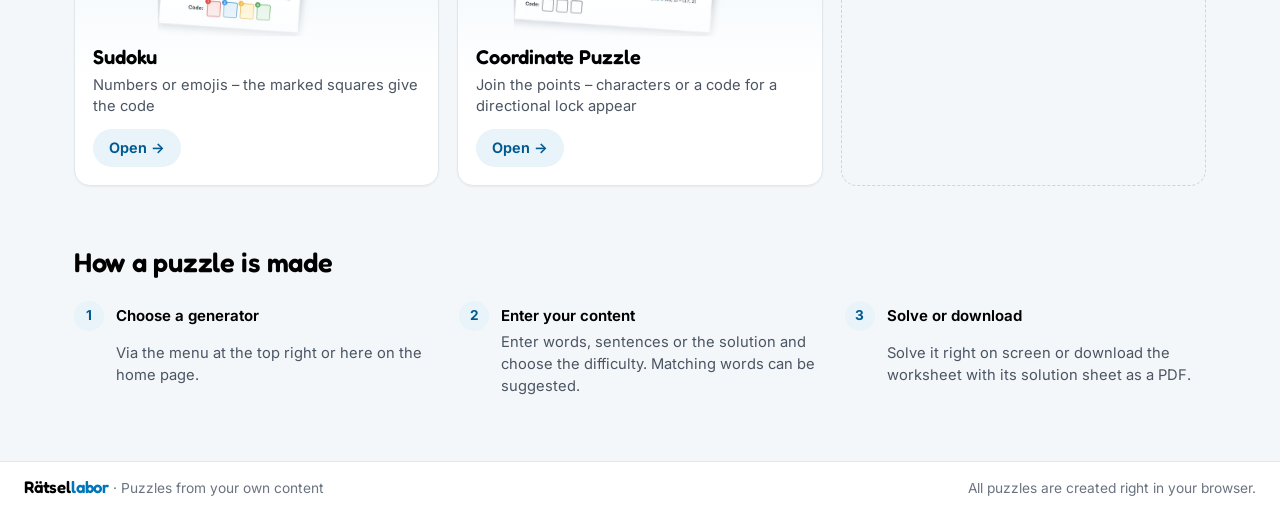
==== commit 138d0ba4: "Falträtsel: Faltfiguren Himmel und Hölle, Stern und Segelboot Neue Faltform neben dem Raster: Ein Qu" ====
--- a/index.html
+++ b/index.html
@@ -142,6 +142,7 @@
 <script src="raetsel/buchstabenteile/buchstabenteile.js"></script>
 <script src="raetsel/skytale/skytale.js"></script>
 <script src="raetsel/schachraetsel/schachraetsel.js"></script>
+<script src="raetsel/faltraetsel/faltfiguren.js"></script>
 <script src="raetsel/faltraetsel/faltraetsel.js"></script>
 <script src="raetsel/sudoku/sudoku.js"></script>
 <script src="raetsel/koordinaten/koordinaten.js"></script>
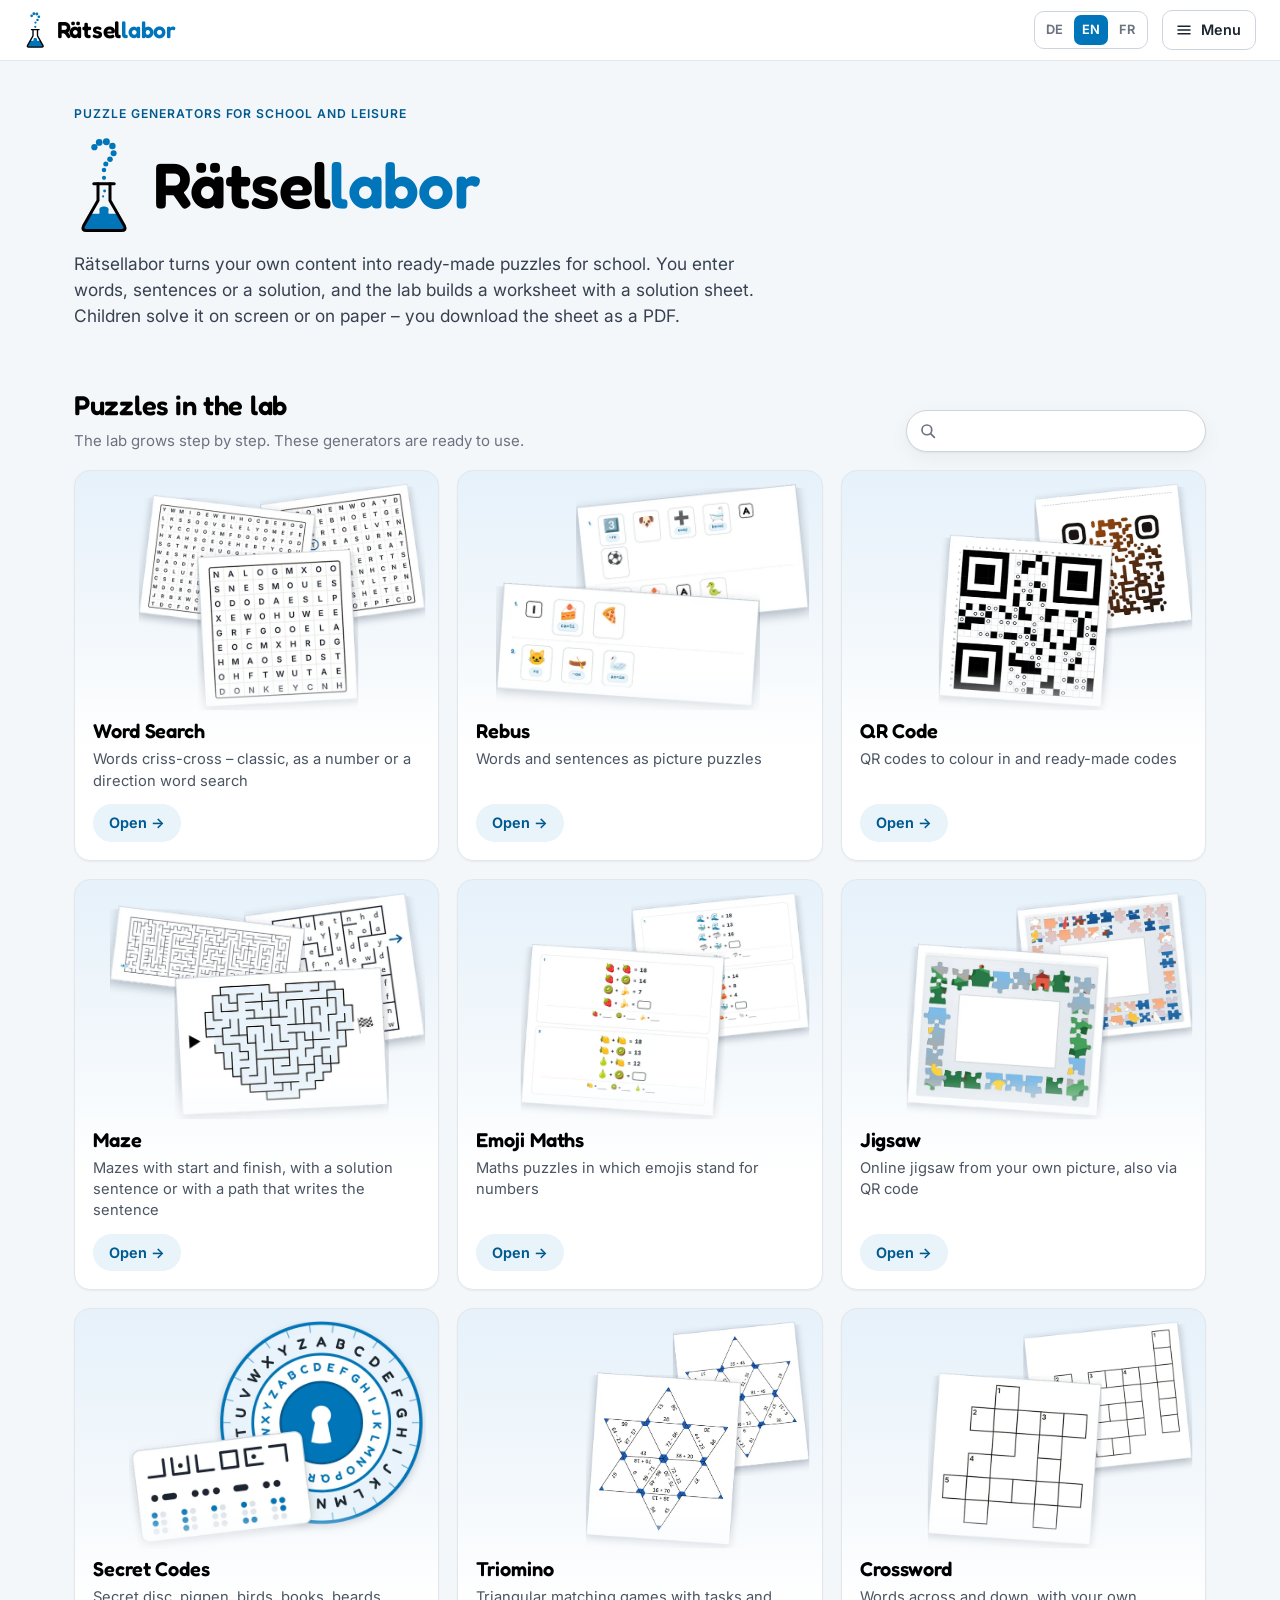
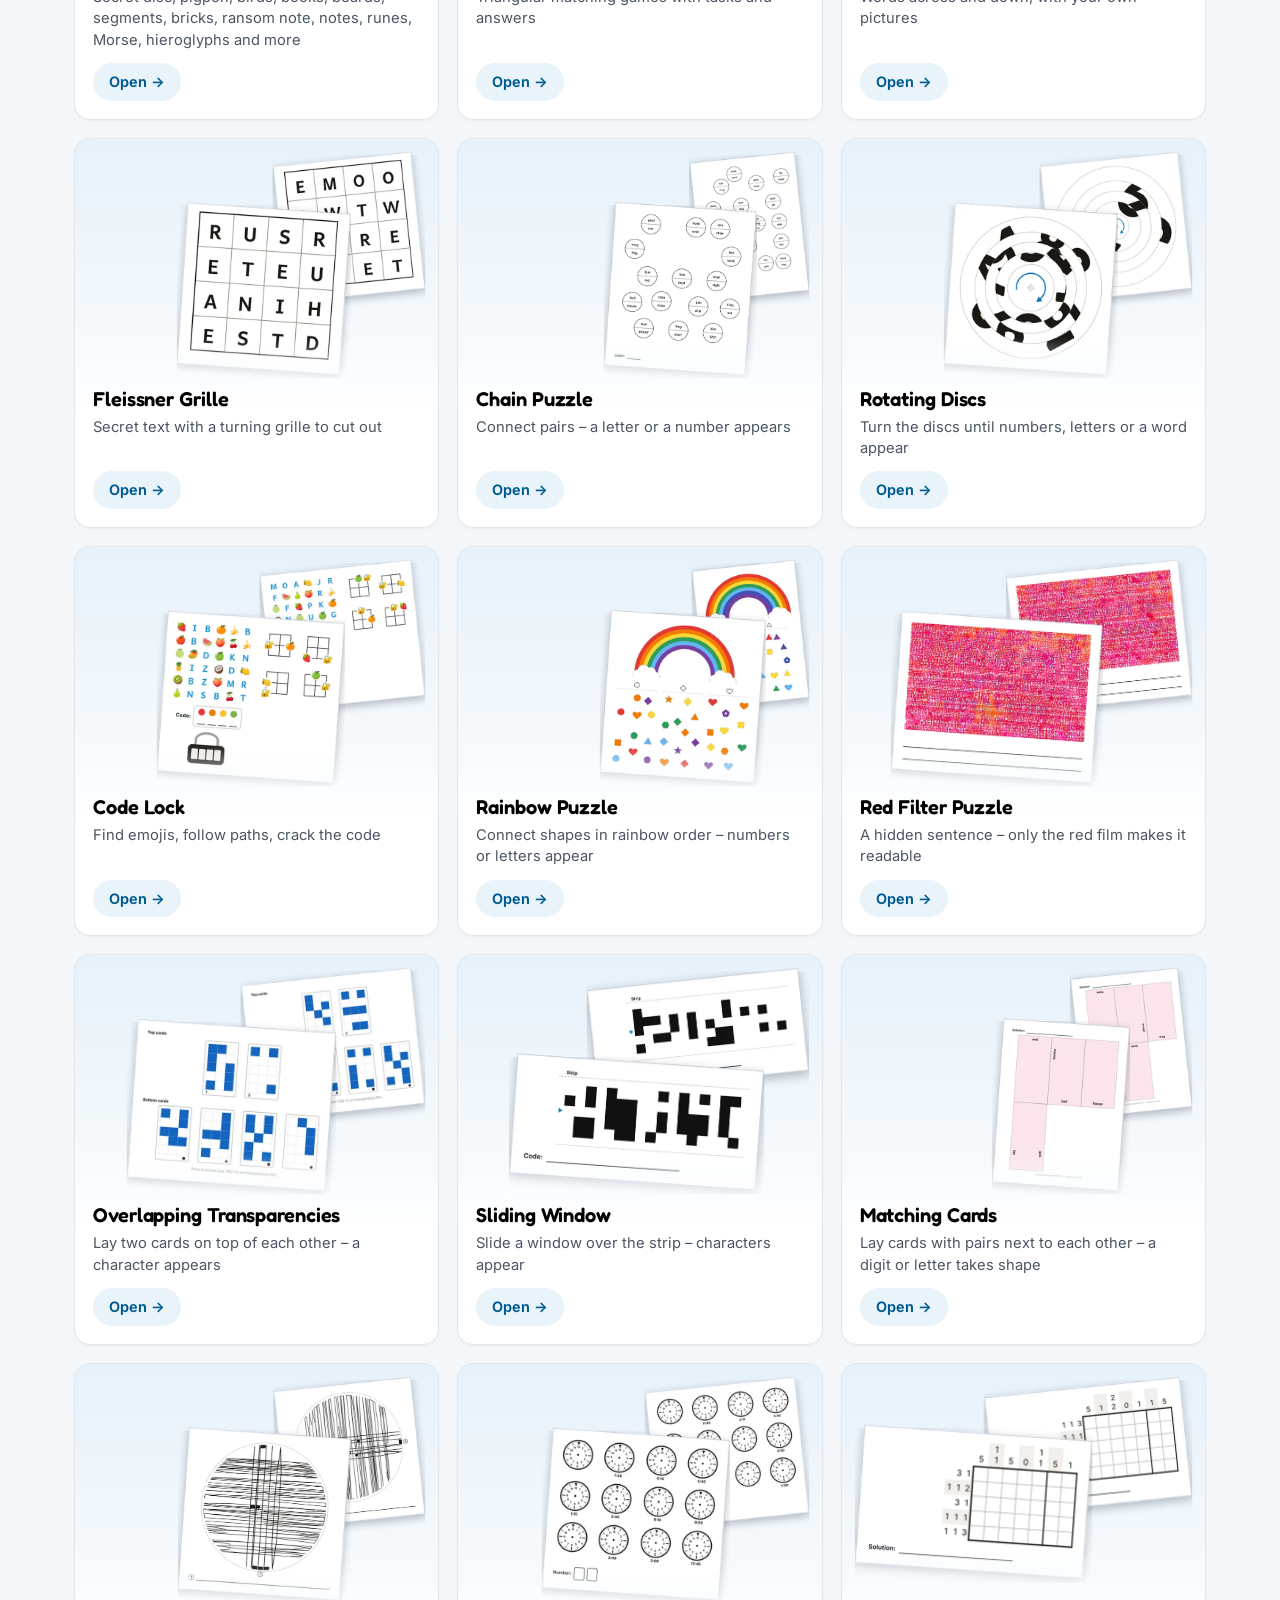
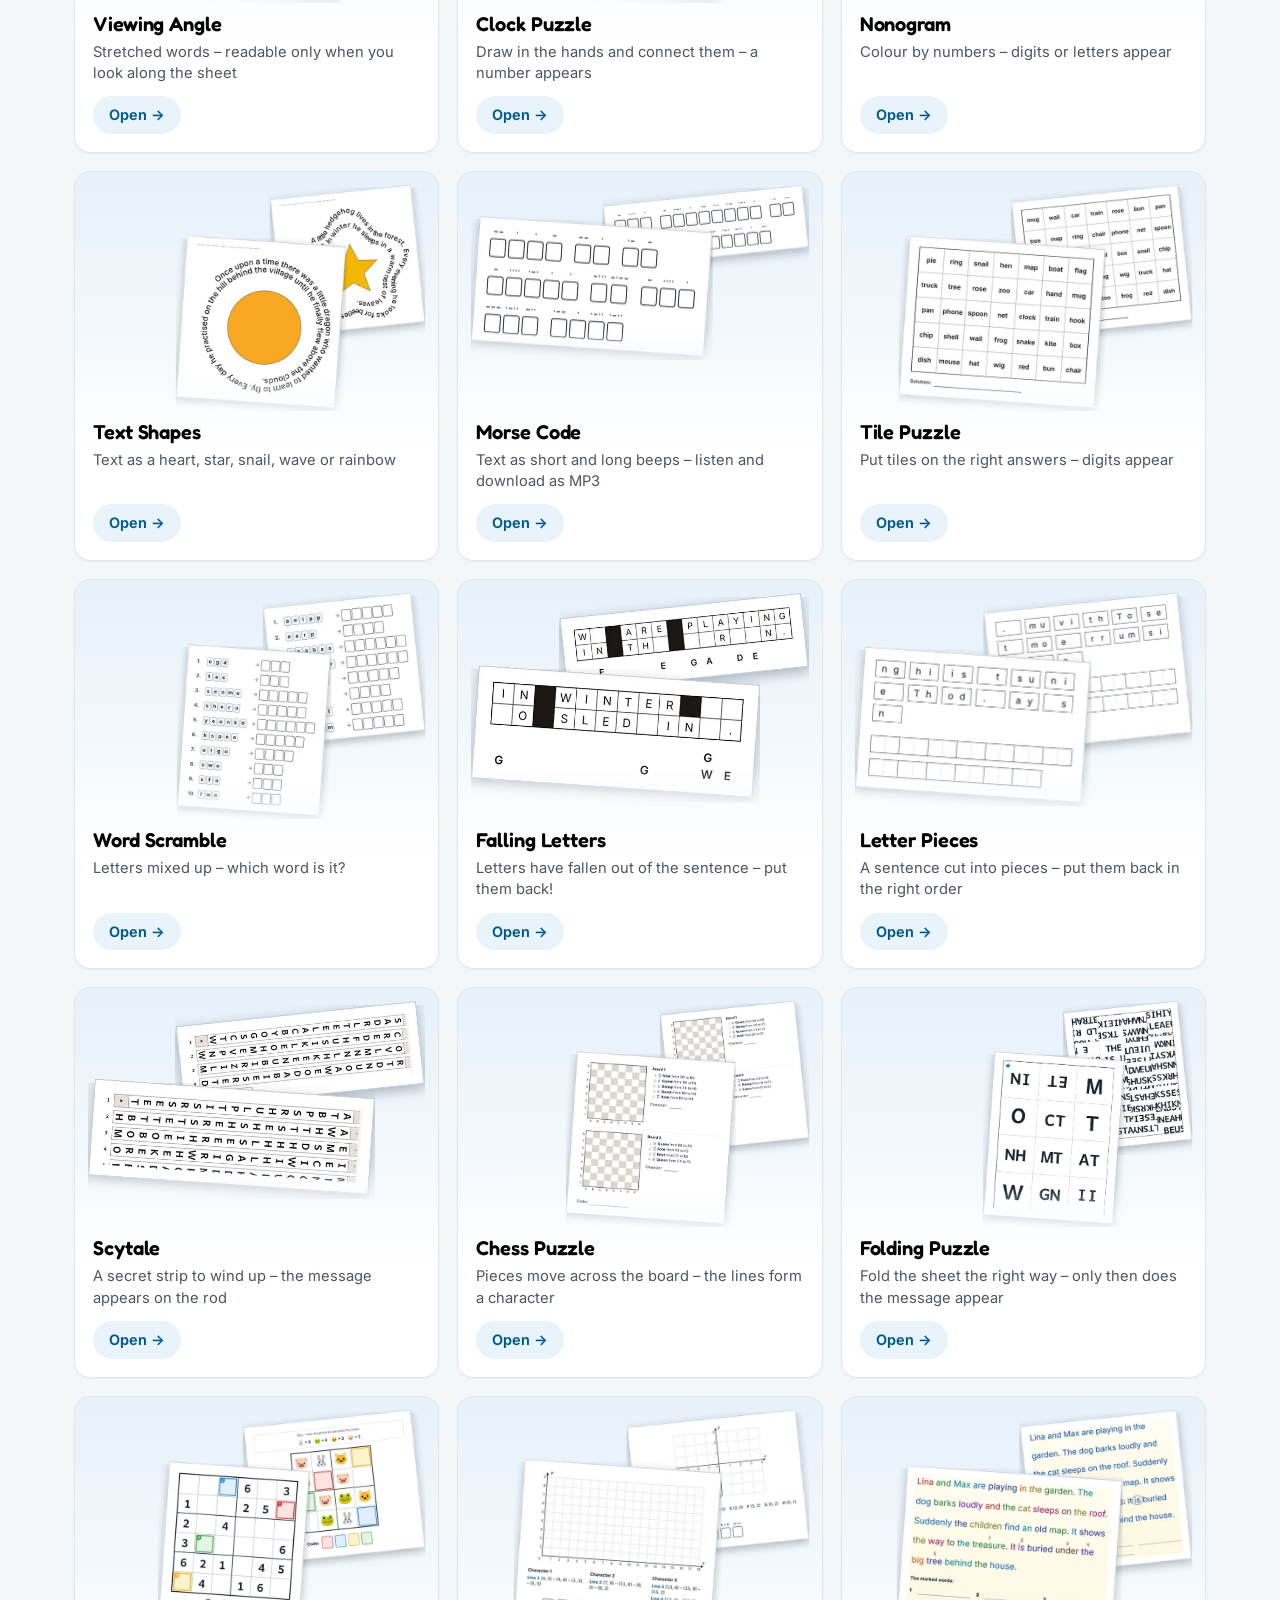
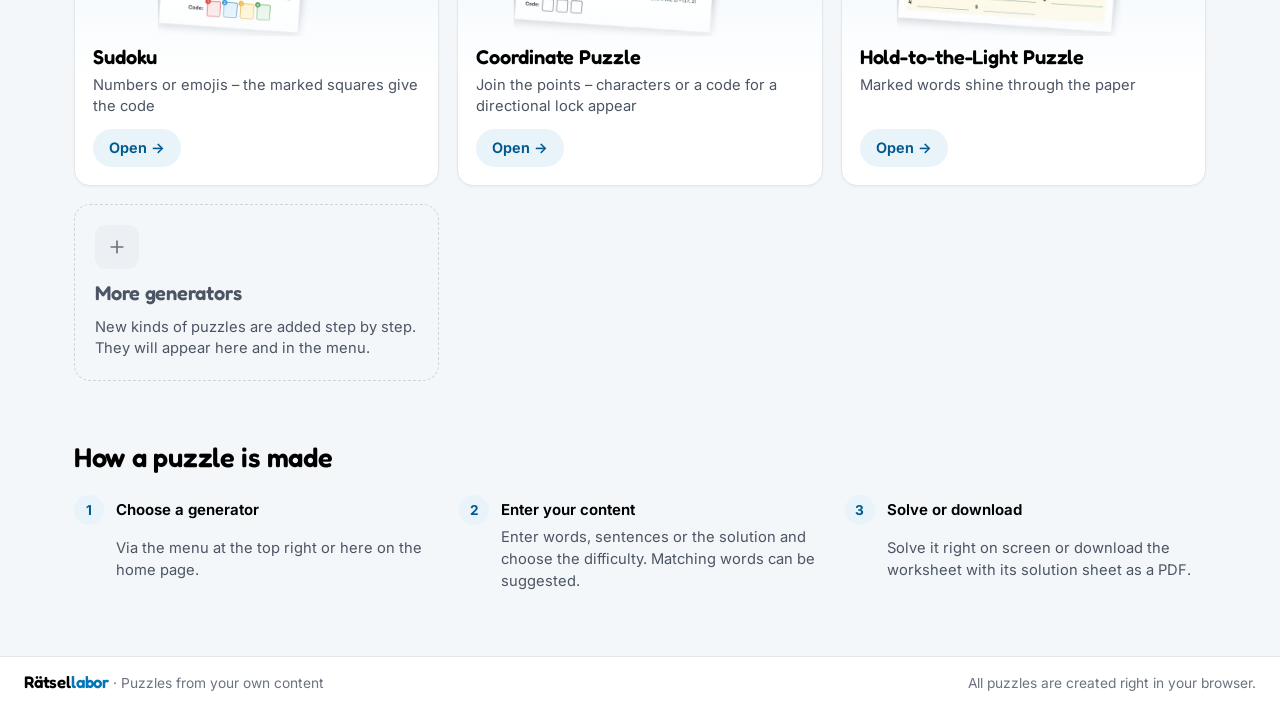
==== commit 7fc15c52: "Neuer Generator: Gegenlicht-Rätsel Eigener Text, Wörter antippen zum Markieren. Auf der Rückseite st" ====
--- a/index.html
+++ b/index.html
@@ -146,6 +146,7 @@
 <script src="raetsel/faltraetsel/faltraetsel.js"></script>
 <script src="raetsel/sudoku/sudoku.js"></script>
 <script src="raetsel/koordinaten/koordinaten.js"></script>
+<script src="raetsel/gegenlicht/gegenlicht.js"></script>
 <script>Labor.start();</script>
 </body>
 </html>
